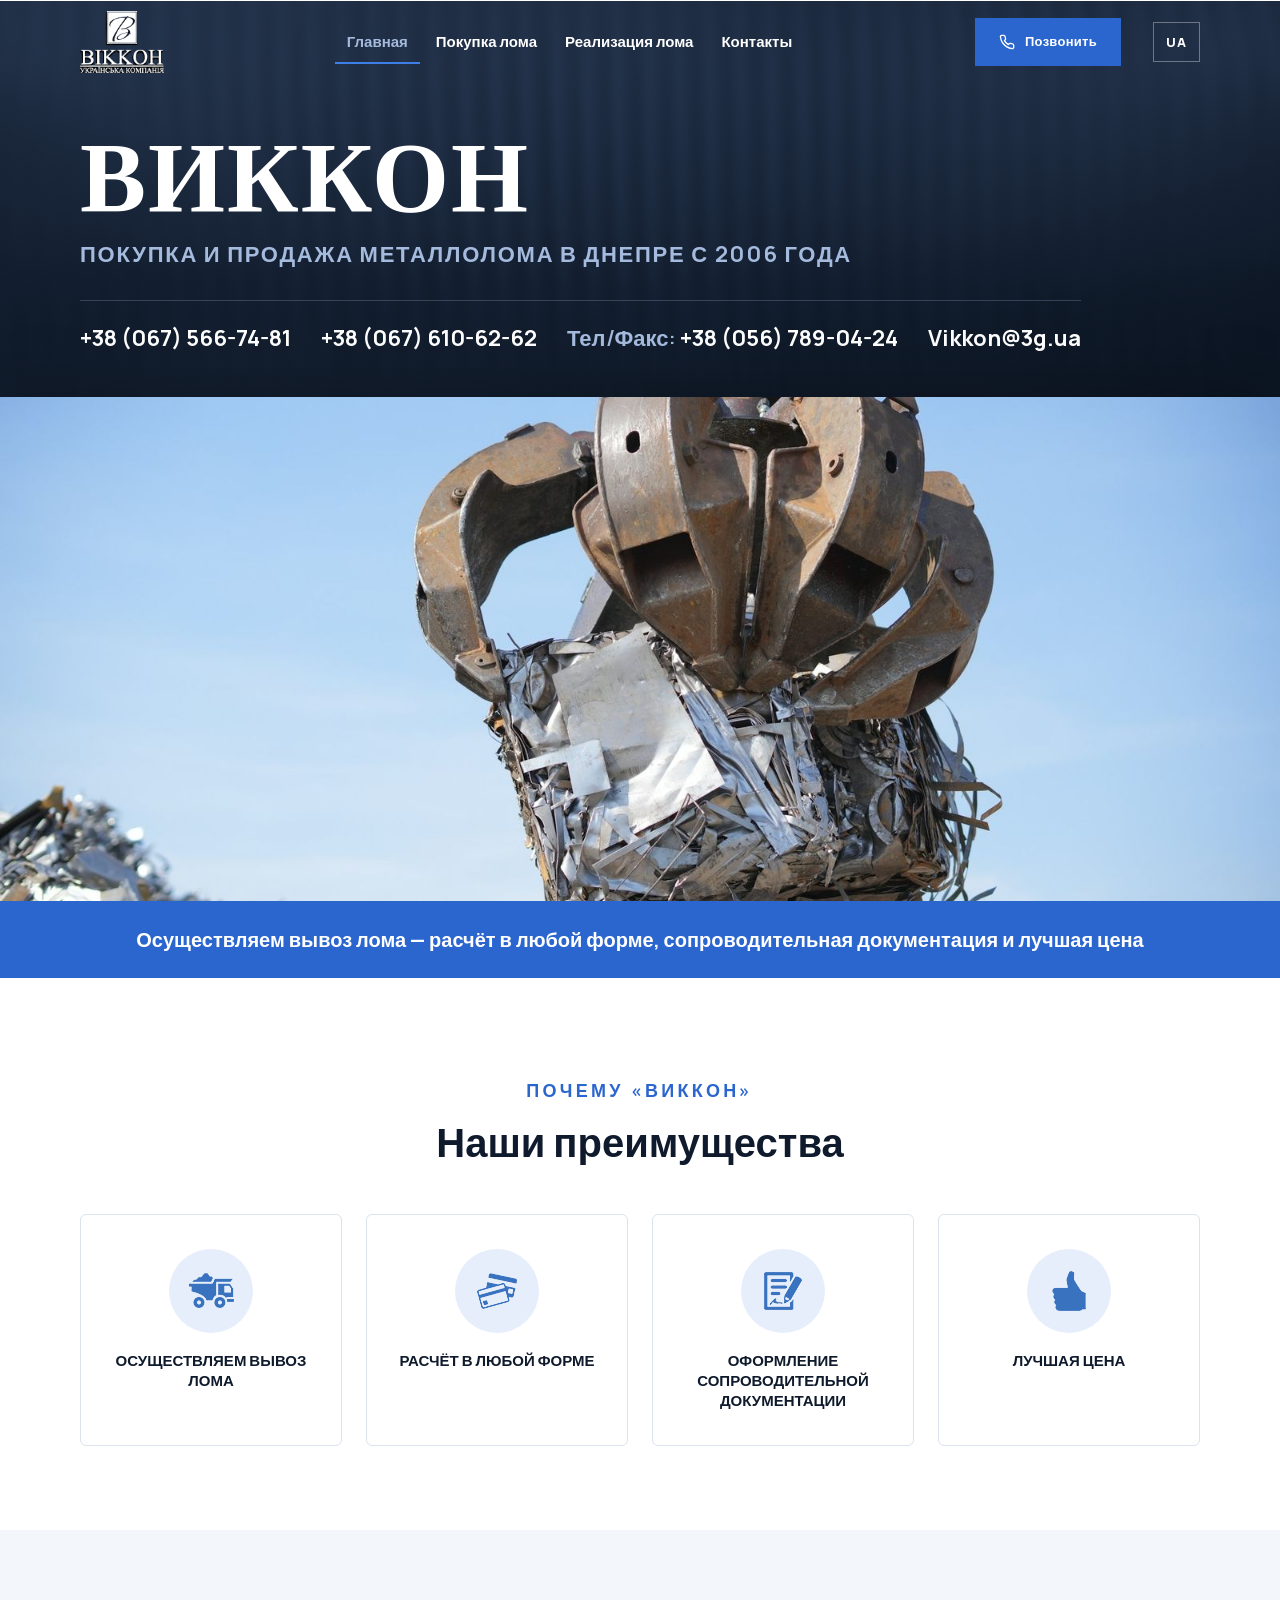
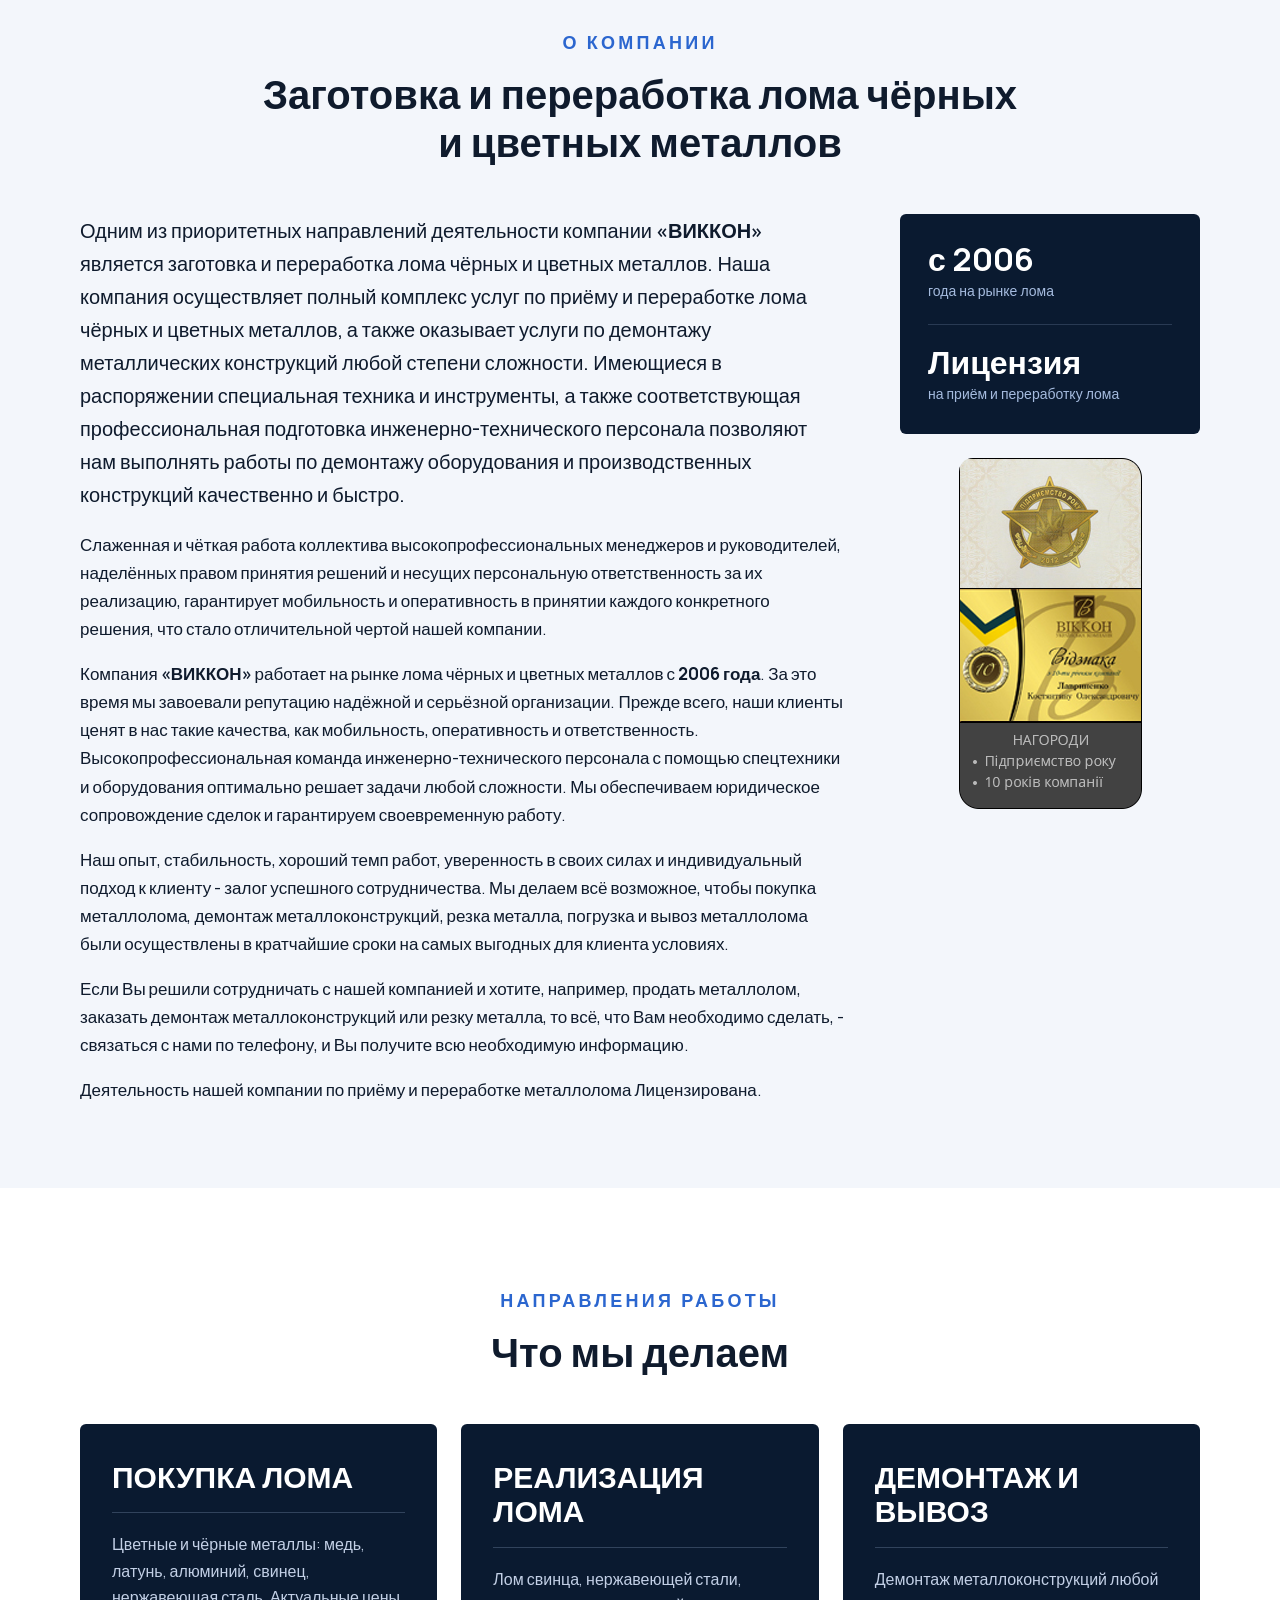
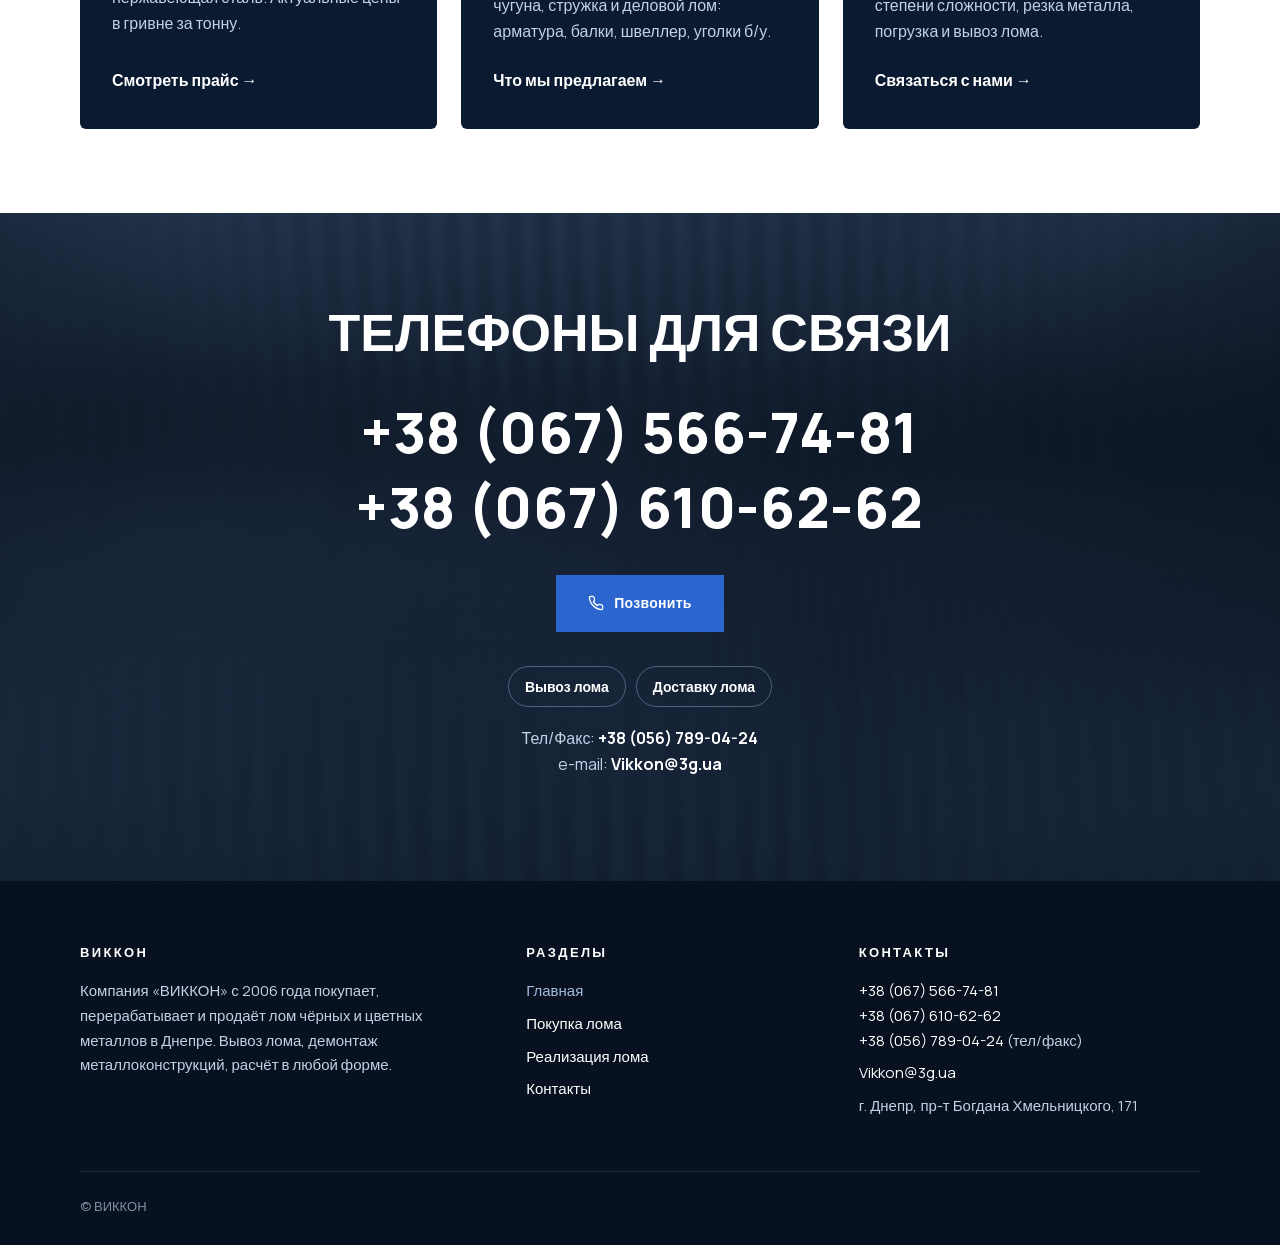
==== rus/index.html @ 7066881e "Новый дизайн сайта и русская версия - Тёмно-синяя шапка и первый экран на всю высоту окна, металличе" ====
<!DOCTYPE html>
<html lang="ru">
<head>
	<meta charset="utf-8">
	<meta name="viewport" content="width=device-width, initial-scale=1, viewport-fit=cover">
	<meta name="theme-color" content="#07111f">
	<title>Покупка и продажа металлолома в Днепре - компания «ВИККОН» - Vikkon</title>
	<meta name="description" content="Компания «ВИККОН» с 2006 года покупает, перерабатывает и продаёт лом чёрных и цветных металлов в Днепре. Вывоз лома, демонтаж металлоконструкций, расчёт в любой форме.">
	<link rel="alternate" hreflang="uk" href="../">
	<link rel="alternate" hreflang="ru" href="./">
	<link rel="icon" href="../favicon.ico" type="image/x-icon">
	<link rel="preload" href="../assets/fonts/manrope-cyrillic.woff2" as="font" type="font/woff2" crossorigin>
	<link rel="stylesheet" href="../assets/css/style.css">
	<script>document.documentElement.classList.add('js');</script>
	<script src="../assets/js/site.js" defer></script>
	<script src="../assets/js/slideshow.js" defer></script>
</head>
<body id="top">
	<a class="skip-link" href="#content">Перейти к содержанию</a>

	<header class="site-header">
		<div class="container nav">
			<a class="brand" href="./" title="Главная">
				<img src="../assets/img/theme/logo-hd.png" width="476" height="352" alt="ВИККОН — на главную">
			</a>
			<nav class="site-nav" id="site-nav" aria-label="Главное меню">
				<ul>
					<li><a href="./" aria-current="page">Главная</a></li>
					<li><a href="buy_scrap/">Покупка лома</a></li>
					<li><a href="scrap_implementation/">Реализация лома</a></li>
					<li><a href="contacts/">Контакты</a></li>
				</ul>
			</nav>
			<a class="btn btn--sm nav-cta" href="tel:+380675667481"><svg width="16" height="16" viewBox="0 0 24 24" aria-hidden="true"><path d="M22 16.92v3a2 2 0 0 1-2.18 2 19.8 19.8 0 0 1-8.63-3.07 19.5 19.5 0 0 1-6-6A19.8 19.8 0 0 1 2.12 4.18 2 2 0 0 1 4.11 2h3a2 2 0 0 1 2 1.72c.13.96.36 1.9.7 2.81a2 2 0 0 1-.45 2.11L8.09 9.91a16 16 0 0 0 6 6l1.27-1.27a2 2 0 0 1 2.11-.45c.91.34 1.85.57 2.81.7A2 2 0 0 1 22 16.92z" fill="none" stroke="currentColor" stroke-width="2" stroke-linecap="round" stroke-linejoin="round"/></svg> Позвонить</a>
			<a class="lang" href="../" lang="uk" hreflang="uk" aria-label="Українська версія сайту">UA</a>
			<button class="nav-toggle" type="button" aria-expanded="false" aria-controls="site-nav" aria-label="Меню"><span></span></button>
		</div>
	</header>

	<main id="content" tabindex="-1">

		<section class="hero metal" aria-labelledby="hero-title">
			<div class="container hero-main">
				<div class="hero-text">
					<h1 id="hero-title">
						<span class="hero-name">ВИККОН</span>
						<span class="hero-kicker">Покупка и продажа металлолома в Днепре с 2006 года</span>
					</h1>
					<ul class="hero-contacts">
						<li><a href="tel:+380675667481">+38 (067) 566-74-81</a></li>
						<li><a href="tel:+380676106262">+38 (067) 610-62-62</a></li>
						<li><span>Тел/Факс:</span> <a href="tel:+380567890424">+38 (056) 789-04-24</a></li>
						<li><a href="mailto:Vikkon@3g.ua">Vikkon@3g.ua</a></li>
					</ul>
				</div>
			</div>
			<div class="hero-visual">
				<div id="img_top_content" aria-hidden="true">
						<img src="../assets/img/banners/slide-1.jpg" width="1600" height="1067" alt="" class="active">
						<img src="../assets/img/banners/slide-2.jpg" width="1600" height="1067" alt="">
						<img src="../assets/img/banners/slide-3.jpg" width="1600" height="1067" alt="">
						<img src="../assets/img/banners/slide-4.jpg" width="1600" height="1067" alt="">
						<img src="../assets/img/banners/slide-5.jpg" width="1600" height="1067" alt="">
						<img src="../assets/img/banners/slide-6.jpg" width="1600" height="1067" alt="">
						<img src="../assets/img/banners/slide-7.jpg" width="1600" height="1067" alt="">
				</div>
			</div>
		</section>

		<div class="note-band">
			<div class="container">Осуществляем вывоз лома — расчёт в любой форме, сопроводительная документация и лучшая цена</div>
		</div>

		<section class="section" aria-labelledby="utp-title">
			<div class="container">
				<div class="section-title">
					<p class="eyebrow">Почему «ВИККОН»</p>
					<h2 id="utp-title">Наши преимущества</h2>
				</div>
				<ul class="benefits">
					<li class="benefit">
						<span class="benefit__icon"><img src="../assets/img/theme/utp_1.png" width="45" height="35" alt=""></span>
						<p class="benefit__text">Осуществляем вывоз лома</p>
					</li>
					<li class="benefit">
						<span class="benefit__icon"><img src="../assets/img/theme/utp_2.png" width="40" height="36" alt=""></span>
						<p class="benefit__text">Расчёт в любой форме</p>
					</li>
					<li class="benefit">
						<span class="benefit__icon"><img src="../assets/img/theme/utp_3.png" width="38" height="38" alt=""></span>
						<p class="benefit__text">Оформление сопроводительной документации</p>
					</li>
					<li class="benefit">
						<span class="benefit__icon"><img src="../assets/img/theme/utp_4.png" width="34" height="40" alt=""></span>
						<p class="benefit__text">Лучшая цена</p>
					</li>
				</ul>
			</div>
		</section>

		<section class="section section--soft" aria-labelledby="about-title">
			<div class="container">
				<div class="section-title">
					<p class="eyebrow">О компании</p>
					<h2 id="about-title">Заготовка и переработка лома чёрных и цветных металлов</h2>
				</div>
				<div class="about">
					<div class="about__text">
						<p>Одним из приоритетных направлений деятельности компании <strong>«ВИККОН»</strong> является заготовка и переработка лома чёрных и цветных металлов. Наша компания осуществляет полный комплекс услуг по приёму и переработке лома чёрных и цветных металлов, а также оказывает услуги по демонтажу металлических конструкций любой степени сложности. Имеющиеся в распоряжении специальная техника и инструменты, а также соответствующая профессиональная подготовка инженерно-технического персонала позволяют нам выполнять работы по демонтажу оборудования и производственных конструкций качественно и быстро.</p>

						<p>Слаженная и чёткая работа коллектива высокопрофессиональных менеджеров и руководителей, наделённых правом принятия решений и несущих персональную ответственность за их реализацию, гарантирует мобильность и оперативность в принятии каждого конкретного решения, что стало отличительной чертой нашей компании.</p>

						<p>Компания <strong>«ВИККОН»</strong> работает на рынке лома чёрных и цветных металлов с <strong>2006 года</strong>. За это время мы завоевали репутацию надёжной и серьёзной организации. Прежде всего, наши клиенты ценят в нас такие качества, как мобильность, оперативность и ответственность. Высокопрофессиональная команда инженерно-технического персонала с помощью спецтехники и оборудования оптимально решает задачи любой сложности. Мы обеспечиваем юридическое сопровождение сделок и гарантируем своевременную работу.</p>

						<p>Наш опыт, стабильность, хороший темп работ, уверенность в своих силах и индивидуальный подход к клиенту - залог успешного сотрудничества. Мы делаем всё возможное, чтобы покупка металлолома, демонтаж металлоконструкций, резка металла, погрузка и вывоз металлолома были осуществлены в кратчайшие сроки на самых выгодных для клиента условиях.</p>

						<p>Если Вы решили сотрудничать с нашей компанией и хотите, например, продать металлолом, заказать демонтаж металлоконструкций или резку металла, то всё, что Вам необходимо сделать, - связаться с нами по телефону, и Вы получите всю необходимую информацию.</p>

						<p>Деятельность нашей компании по приёму и переработке металлолома Лицензирована.</p>
					</div>

					<div class="about__side">
						<ul class="facts">
							<li><b>с 2006</b><span>года на рынке лома</span></li>
							<li><b>Лицензия</b><span>на приём и переработку лома</span></li>
						</ul>
						<section aria-labelledby="awards-title">
							<h3 class="visually-hidden" id="awards-title">Награды</h3>
							<p class="awards"><button class="zoom" type="button" data-full="../assets/img/theme/awards-hd.png" aria-label="Открыть награды на весь экран"><img src="../assets/img/theme/contact3.png" width="183" height="351" alt="Награды: «Предприятие года» и знак отличия «10 лет компании»" loading="lazy"></button></p>
						</section>
					</div>
				</div>
			</div>
		</section>

		<section class="section" aria-labelledby="services-title">
			<div class="container">
				<div class="section-title">
					<p class="eyebrow">Направления работы</p>
					<h2 id="services-title">Что мы делаем</h2>
				</div>
				<ul class="services">
					<li class="service">
						<h3>Покупка лома</h3>
						<p>Цветные и чёрные металлы: медь, латунь, алюминий, свинец, нержавеющая сталь. Актуальные цены в гривне за тонну.</p>
						<a href="buy_scrap/">Смотреть прайс</a>
					</li>
					<li class="service">
						<h3>Реализация лома</h3>
						<p>Лом свинца, нержавеющей стали, чугуна, стружка и деловой лом: арматура, балки, швеллер, уголки б/у.</p>
						<a href="scrap_implementation/">Что мы предлагаем</a>
					</li>
					<li class="service">
						<h3>Демонтаж и вывоз</h3>
						<p>Демонтаж металлоконструкций любой степени сложности, резка металла, погрузка и вывоз лома.</p>
						<a href="contacts/">Связаться с нами</a>
					</li>
				</ul>
			</div>
		</section>

		<section class="cta metal" id="contact" aria-labelledby="cta-title">
			<div class="container">
				<h2 id="cta-title">Телефоны для связи</h2>
				<ul class="cta-phones">
					<li><a href="tel:+380675667481">+38 (067) 566-74-81</a></li>
					<li><a href="tel:+380676106262">+38 (067) 610-62-62</a></li>
				</ul>
				<p><a class="btn" href="tel:+380675667481"><svg width="16" height="16" viewBox="0 0 24 24" aria-hidden="true"><path d="M22 16.92v3a2 2 0 0 1-2.18 2 19.8 19.8 0 0 1-8.63-3.07 19.5 19.5 0 0 1-6-6A19.8 19.8 0 0 1 2.12 4.18 2 2 0 0 1 4.11 2h3a2 2 0 0 1 2 1.72c.13.96.36 1.9.7 2.81a2 2 0 0 1-.45 2.11L8.09 9.91a16 16 0 0 0 6 6l1.27-1.27a2 2 0 0 1 2.11-.45c.91.34 1.85.57 2.81.7A2 2 0 0 1 22 16.92z" fill="none" stroke="currentColor" stroke-width="2" stroke-linecap="round" stroke-linejoin="round"/></svg> Позвонить</a></p>
				<div class="cta-extra">
					<p class="visually-hidden">Дополнительно предоставляем:</p>
					<ul class="chips" aria-label="Дополнительно предоставляем">
						<li>Вывоз лома</li>
						<li>Доставку лома</li>
					</ul>
					<p>Тел/Факс: <a href="tel:+380567890424">+38 (056) 789-04-24</a><br>
					e-mail: <a href="mailto:Vikkon@3g.ua">Vikkon@3g.ua</a></p>
				</div>
			</div>
		</section>
	</main>

	<footer class="site-footer">
		<div class="container">
			<div class="footer-grid">
				<div>
					<h2>ВИККОН</h2>
					<p>Компания «ВИККОН» с 2006 года покупает, перерабатывает и продаёт лом чёрных и цветных металлов в Днепре. Вывоз лома, демонтаж металлоконструкций, расчёт в любой форме.</p>
				</div>
				<nav aria-label="Меню в подвале">
					<h2>Разделы</h2>
					<ul>
						<li><a href="./" aria-current="page">Главная</a></li>
						<li><a href="buy_scrap/">Покупка лома</a></li>
						<li><a href="scrap_implementation/">Реализация лома</a></li>
						<li><a href="contacts/">Контакты</a></li>
					</ul>
				</nav>
				<div>
					<h2>Контакты</h2>
					<p><a href="tel:+380675667481">+38 (067) 566-74-81</a><br>
					<a href="tel:+380676106262">+38 (067) 610-62-62</a><br>
					<a href="tel:+380567890424">+38 (056) 789-04-24</a> (тел/факс)</p>
					<p><a href="mailto:Vikkon@3g.ua">Vikkon@3g.ua</a></p>
					<p>г. Днепр, пр-т Богдана Хмельницкого, 171</p>
				</div>
			</div>
			<div class="footer-bottom">
				<span>&copy; ВИККОН</span>
			</div>
		</div>
	</footer>

	<a class="to-top" href="#top" aria-label="Наверх"><span aria-hidden="true">&uarr;</span><span aria-hidden="true">Вверх</span></a>
</body>
</html>
---- assets/css/style.css ----
@charset "utf-8";
/*
 * ВІККОН — стили сайта.
 * Макет: тёмная шапка и hero, крупная типографика, карточки, тёмный блок
 * с телефонами и тёмный подвал. Палитра — фирменная синяя (из логотипа,
 * шапки и иконок старого сайта).
 */

/* ---------- Шрифт Manrope (самохостинг, переменный) ---------- */

@font-face {
	font-family: "Manrope";
	font-style: normal;
	font-weight: 400 800;
	font-display: swap;
	src: url(../fonts/manrope-cyrillic-ext.woff2) format("woff2");
	unicode-range: U+0460-052F, U+1C80-1C8A, U+20B4, U+2DE0-2DFF, U+A640-A69F, U+FE2E-FE2F;
}
@font-face {
	font-family: "Manrope";
	font-style: normal;
	font-weight: 400 800;
	font-display: swap;
	src: url(../fonts/manrope-cyrillic.woff2) format("woff2");
	unicode-range: U+0301, U+0400-045F, U+0490-0491, U+04B0-04B1, U+2116;
}
@font-face {
	font-family: "Manrope";
	font-style: normal;
	font-weight: 400 800;
	font-display: swap;
	src: url(../fonts/manrope-latin-ext.woff2) format("woff2");
	unicode-range: U+0100-02BA, U+02BD-02C5, U+02C7-02CC, U+02CE-02D7, U+02DD-02FF, U+0304, U+0308, U+0329, U+1D00-1DBF, U+1E00-1E9F, U+1EF2-1EFF, U+2020, U+20A0-20AB, U+20AD-20C0, U+2113, U+2C60-2C7F, U+A720-A7FF;
}
@font-face {
	font-family: "Manrope";
	font-style: normal;
	font-weight: 400 800;
	font-display: swap;
	src: url(../fonts/manrope-latin.woff2) format("woff2");
	unicode-range: U+0000-00FF, U+0131, U+0152-0153, U+02BB-02BC, U+02C6, U+02DA, U+02DC, U+0304, U+0308, U+0329, U+2000-206F, U+20AC, U+2122, U+2191, U+2193, U+2212, U+2215, U+FEFF, U+FFFD;
}

/* ---------- Переменные ---------- */

:root {
	--navy-950: #07111f;
	--navy-900: #0a1a30;
	--navy-800: #0d203f;
	--navy-700: #16315a;
	--blue-600: #2b66cf;
	--blue-500: #3d7fe6;
	--blue-300: #a5bbde;
	--blue-100: #e6eefb;
	--ink: #0f1b2d;
	--muted: #55657c;
	--line: #dbe3ef;
	--soft: #f3f6fb;
	--white: #fff;
	--radius: 6px;
	--container: 1120px;
	--header-h: 84px;
	--font: "Manrope", "Segoe UI", Roboto, "Helvetica Neue", Arial, sans-serif;
}

/* ---------- База ---------- */

*,
*::before,
*::after {
	box-sizing: border-box;
}

html {
	scroll-behavior: smooth;
	scroll-padding-top: 90px;
	-webkit-text-size-adjust: 100%;
}

body {
	margin: 0;
	background: var(--white);
	color: var(--ink);
	font-family: var(--font);
	font-size: 16px;
	line-height: 1.65;
}

img {
	max-width: 100%;
	height: auto;
	border: 0;
}

a {
	color: var(--blue-600);
	text-decoration: none;
}
a:hover {
	color: var(--navy-700);
}

h1,
h2,
h3,
h4 {
	margin: 0;
	line-height: 1.2;
	font-weight: 800;
}

p {
	margin: 0 0 1em;
}

ul {
	margin: 0;
	padding: 0;
}

:focus-visible {
	outline: 3px solid var(--blue-300);
	outline-offset: 2px;
}

.container {
	width: 100%;
	max-width: calc(var(--container) + 40px);
	margin: 0 auto;
	padding: 0 20px;
}

.visually-hidden {
	position: absolute !important;
	width: 1px;
	height: 1px;
	margin: -1px;
	padding: 0;
	overflow: hidden;
	clip: rect(0 0 0 0);
	clip-path: inset(50%);
	white-space: nowrap;
	border: 0;
}

.skip-link {
	position: absolute;
	top: -100px;
	left: 10px;
	z-index: 200;
	padding: 8px 14px;
	background: var(--blue-600);
	color: #fff;
	font-size: 14px;
}
.skip-link:focus {
	top: 10px;
	color: #fff;
}

/* ---------- Кнопки ---------- */

.btn {
	display: inline-flex;
	align-items: center;
	gap: 10px;
	padding: 18px 30px;
	border: 2px solid var(--blue-600);
	border-radius: 0;
	background: var(--blue-600);
	color: #fff;
	font: inherit;
	font-size: 14px;
	font-weight: 700;
	letter-spacing: 0.02em;
	line-height: 1.2;
	text-align: center;
	cursor: pointer;
	transition: background 0.2s, border-color 0.2s, color 0.2s;
}
.btn:hover {
	border-color: var(--blue-500);
	background: var(--blue-500);
	color: #fff;
}
.btn--ghost {
	border-color: rgba(255, 255, 255, 0.35);
	background: transparent;
}
.btn--ghost:hover {
	border-color: #fff;
	background: rgba(255, 255, 255, 0.08);
}
.btn--sm {
	padding: 14px 22px;
	font-size: 13px;
}
.btn svg {
	flex: none;
}

/* ---------- Металлический паттерн (hero, шапка, блок с телефонами) ---------- */

/* Фото мятого металла: размыто, полупрозрачно и окрашено в синий тон сайта.
   Сам файл не меняется — всё делается слоями CSS. */
.metal {
	position: relative;
	isolation: isolate;
	overflow: hidden;
	background: var(--navy-950);
}
.metal::before,
.metal::after {
	content: "";
	position: absolute;
	inset: -14px;
	pointer-events: none;
}
.metal::before {
	z-index: -2;
	background: url(../img/theme/metal-pattern.jpg) center / cover no-repeat;
	/* серое фото → синий тон сайта, лёгкое размытие */
	filter: blur(4px) grayscale(1) sepia(1) hue-rotate(178deg) saturate(1.7) brightness(0.85);
	opacity: 0.34;
}
.metal::after {
	z-index: -1;
	background: linear-gradient(180deg, rgba(7, 17, 31, 0.25), rgba(7, 17, 31, 0.6));
}
.metal > .container {
	position: relative;
}
/* В первом экране паттерн гаснет по мере прокрутки (--scroll: 0 → 1 ставит site.js) */
.hero.metal::before,
.page-hero.metal::before {
	opacity: calc(0.34 * (1 - var(--scroll, 0)));
}

/* ---------- Шапка ---------- */

/* Вверху страницы шапка прозрачная — под ней виден паттерн первого экрана;
   при прокрутке заливается фоном сайта. Без JS — сразу залита. */
.js {
	--scroll: 0;
}
.site-header {
	position: sticky;
	top: 0;
	z-index: 100;
	background: rgb(7 17 31 / var(--scroll, 1));
	border-bottom: 1px solid rgb(165 187 222 / calc(0.14 * var(--scroll, 1)));
}
.site-header.menu-open {
	background: var(--navy-950);
}

.nav {
	display: flex;
	align-items: center;
	gap: 22px;
	min-height: var(--header-h);
}

.brand {
	display: block;
	flex: none;
	line-height: 0;
}
.brand img {
	display: block;
	width: 84px;
	height: auto;
}

.site-nav {
	margin-inline: auto;
}
.site-nav ul {
	display: flex;
	gap: 4px;
	list-style: none;
}
.site-nav a {
	display: block;
	padding: 10px 12px;
	color: #fff;
	font-size: 15px;
	font-weight: 600;
	white-space: nowrap;
}
.site-nav a:hover {
	color: var(--blue-300);
}
.site-nav a[aria-current="page"] {
	color: var(--blue-300);
	box-shadow: inset 0 -2px 0 var(--blue-500);
}

/* Кнопка языка: одна кнопка с другим языком (на UA-странице — RU и наоборот).
   На широких экранах стоит отдельно в самом правом углу окна. */
.lang {
	display: inline-flex;
	flex: none;
	align-items: center;
	justify-content: center;
	min-width: 46px;
	height: 40px;
	margin-left: 10px;
	padding: 0 12px;
	border: 1px solid rgba(255, 255, 255, 0.35);
	color: #fff;
	font-size: 13px;
	font-weight: 800;
	letter-spacing: 0.08em;
	line-height: 1;
	transition: background 0.2s, color 0.2s, border-color 0.2s;
}
.lang:hover {
	border-color: #fff;
	background: #fff;
	color: var(--navy-950);
}
@media (min-width: 1360px) {
	.lang {
		position: absolute;
		top: 50%;
		right: max(24px, env(safe-area-inset-right));
		margin: 0;
		transform: translateY(-50%);
	}
}

.nav-toggle {
	display: none;
	flex: none;
	width: 46px;
	height: 46px;
	padding: 0;
	border: 1px solid rgba(255, 255, 255, 0.25);
	background: transparent;
	color: #fff;
	cursor: pointer;
}
.nav-toggle span,
.nav-toggle span::before,
.nav-toggle span::after {
	display: block;
	width: 20px;
	height: 2px;
	margin: 0 auto;
	background: currentColor;
	transition: transform 0.2s, opacity 0.2s;
}
.nav-toggle span {
	position: relative;
}
.nav-toggle span::before,
.nav-toggle span::after {
	content: "";
	position: absolute;
	left: 0;
}
.nav-toggle span::before {
	top: -7px;
}
.nav-toggle span::after {
	top: 7px;
}
.nav-toggle[aria-expanded="true"] span {
	background: transparent;
}
.nav-toggle[aria-expanded="true"] span::before {
	top: 0;
	transform: rotate(45deg);
}
.nav-toggle[aria-expanded="true"] span::after {
	top: 0;
	transform: rotate(-45deg);
}

/* ---------- Hero (главная): первый экран на всю высоту окна ---------- */

/* Flex-колонка: текст по центру оставшегося места, слайдшоу прижато к низу.
   Шапка лежит поверх первого экрана, поэтому сверху — отступ на её высоту. */
.hero {
	display: flex;
	flex-direction: column;
	min-height: 100vh;
	min-height: 100dvh;
	margin-top: calc(-1 * var(--header-h));
	padding-top: var(--header-h);
	color: #fff;
}

.hero-main {
	display: flex;
	flex: 1;
	align-items: center;
	padding-block: clamp(12px, 3vh, 40px);
}

/* Название, подпись и контакты — слева, по центру свободного места по вертикали */
.hero-text {
	max-width: 100%;
}

.eyebrow {
	margin: 0 0 14px;
	color: var(--blue-300);
	font-size: 13px;
	font-weight: 700;
	letter-spacing: 0.18em;
	text-transform: uppercase;
}

.hero h1 {
	display: flex;
	flex-direction: column;
	gap: clamp(6px, 1.4vh, 16px);
}
.hero-name {
	font-family: Georgia, "Times New Roman", serif;
	font-size: clamp(44px, min(9vw, 11vh), 116px);
	font-weight: 700;
	letter-spacing: 0.02em;
	line-height: 1;
}
/* Подпись того же размера, что и номера телефонов ниже */
.hero-kicker,
.hero-contacts {
	font-size: clamp(16px, min(1.8vw, 2.6vh), 22px);
}
.hero-kicker {
	color: var(--blue-300);
	font-weight: 700;
	letter-spacing: 0.08em;
	line-height: 1.35;
	text-transform: uppercase;
}

.hero-contacts {
	display: flex;
	flex-wrap: wrap;
	gap: 4px 30px;
	margin-top: clamp(14px, 3.4vh, 38px);
	padding-top: clamp(12px, 2.4vh, 24px);
	border-top: 1px solid rgba(165, 187, 222, 0.25);
	list-style: none;
	line-height: 1.4;
}
.hero-contacts span {
	color: var(--blue-300);
	font-weight: 600;
}
.hero-contacts a {
	color: #fff;
	font-weight: 700;
	white-space: nowrap;
}
.hero-contacts a:hover {
	color: var(--blue-300);
}

/* Слайдшоу: на всю ширину страницы, прижато к низу экрана */
.hero-visual {
	flex: none;
	width: 100%;
}
#img_top_content {
	position: relative;
	width: 100%;
	height: 56vh;
	height: 56dvh;
	overflow: hidden;
	background: var(--navy-800);
	box-shadow: 0 -10px 50px rgba(0, 0, 0, 0.35);
}
#img_top_content img {
	position: absolute;
	inset: 0;
	z-index: 8;
	width: 100%;
	height: 100%;
	max-width: none;
	object-fit: cover;
	opacity: 0;
	transition: opacity 3s;
}
#img_top_content img.active {
	z-index: 10;
	opacity: 1;
}
#img_top_content img.last-active {
	z-index: 9;
}

/* ---------- Плашка-уведомление ---------- */

.note-band {
	padding: 22px 0;
	background: var(--blue-600);
	color: #fff;
	font-size: clamp(15px, 2vw, 20px);
	font-weight: 700;
	text-align: center;
}

/* ---------- Hero внутренних страниц ---------- */

.page-hero {
	margin-top: calc(-1 * var(--header-h));
	padding: calc(var(--header-h) + 56px) 0 56px;
	color: #fff;
}
.page-hero h1 {
	max-width: 860px;
	font-size: clamp(30px, 5vw, 52px);
	text-transform: uppercase;
}
.page-hero p {
	max-width: 680px;
	margin: 18px 0 0;
	color: var(--blue-300);
	font-size: 18px;
}

/* ---------- Секции ---------- */

.section {
	padding: 84px 0;
}
.section--soft {
	background: var(--soft);
}

.section-title {
	max-width: 780px;
	margin: 0 auto 48px;
	text-align: center;
}
.section-title .eyebrow {
	margin-bottom: 12px;
	color: var(--blue-600);
}
.section-title h2 {
	font-size: clamp(26px, 4vw, 40px);
}
.section-title p {
	margin: 14px 0 0;
	color: var(--muted);
	font-size: 18px;
}

/* Переваги */

.benefits {
	display: grid;
	grid-template-columns: repeat(4, 1fr);
	gap: 24px;
	list-style: none;
}
.benefit {
	display: flex;
	flex-direction: column;
	align-items: center;
	gap: 18px;
	padding: 34px 24px;
	background: #fff;
	border: 1px solid var(--line);
	border-radius: var(--radius);
	text-align: center;
	transition: border-color 0.2s, box-shadow 0.2s, transform 0.2s;
}
.benefit:hover {
	border-color: var(--blue-300);
	box-shadow: 0 14px 34px rgba(13, 32, 63, 0.1);
	transform: translateY(-3px);
}
.benefit__icon {
	display: grid;
	place-items: center;
	width: 84px;
	height: 84px;
	background: var(--blue-100);
	border-radius: 50%;
}
.benefit__icon img {
	display: block;
}
.benefit__text {
	margin: 0;
	font-size: 15px;
	font-weight: 800;
	line-height: 1.35;
	text-transform: uppercase;
}

/* Напрямки діяльності */

.services {
	display: grid;
	grid-template-columns: repeat(3, 1fr);
	gap: 24px;
	list-style: none;
}
.service {
	display: flex;
	flex-direction: column;
	padding: 36px 32px;
	background: var(--navy-900);
	border-radius: var(--radius);
	color: #fff;
}
.service h3 {
	margin-bottom: 18px;
	padding-bottom: 18px;
	border-bottom: 1px solid rgba(165, 187, 222, 0.25);
	font-size: clamp(24px, 2.4vw, 30px);
	line-height: 1.15;
	text-transform: uppercase;
}
.service p {
	margin: 0 0 22px;
	color: #c3d0e6;
}
.service a {
	margin-top: auto;
	color: #fff;
	font-weight: 700;
}
.service a::after {
	content: " \2192";
}
.service a:hover {
	color: var(--blue-300);
}

/* Про компанію */

.about {
	display: grid;
	grid-template-columns: minmax(0, 1fr) 300px;
	gap: 56px;
	align-items: start;
}
.about__text p {
	font-size: 17px;
}
.about__text p:first-child {
	font-size: 20px;
	font-weight: 500;
}
.about__text p:last-child {
	margin-bottom: 0;
}
.about__side {
	display: grid;
	gap: 24px;
}
.facts {
	padding: 28px;
	background: var(--navy-900);
	border-radius: var(--radius);
	color: #fff;
	list-style: none;
}
.facts li + li {
	margin-top: 20px;
	padding-top: 20px;
	border-top: 1px solid rgba(165, 187, 222, 0.2);
}
.facts b {
	display: block;
	font-size: 32px;
	line-height: 1.1;
}
.facts span {
	color: var(--blue-300);
	font-size: 14px;
}
.awards {
	margin: 0;
	text-align: center;
}
.awards img {
	display: block;
	margin: 0 auto;
	border-radius: 14px;
}

/* Картинка, которая открывается на весь экран */
.zoom {
	display: inline-block;
	padding: 0;
	border: 0;
	background: none;
	border-radius: 14px;
	cursor: zoom-in;
	transition: transform 0.2s, box-shadow 0.2s;
}
.zoom:hover {
	box-shadow: 0 14px 34px rgba(13, 32, 63, 0.25);
	transform: translateY(-3px);
}
.lightbox {
	position: fixed;
	inset: 0;
	z-index: 300;
	display: flex;
	align-items: center;
	justify-content: center;
	padding: 20px;
	border: 0;
	background: rgba(7, 17, 31, 0.92);
	cursor: zoom-out;
}
.lightbox[hidden] {
	display: none;
}
.lightbox img {
	display: block;
	max-width: 100%;
	max-height: 100%;
	width: auto;
	height: auto;
	border-radius: 14px;
}

/* ---------- Блок с телефонами ---------- */

.cta {
	padding: 88px 0;
	color: #fff;
	text-align: center;
}
.cta h2 {
	font-size: clamp(28px, 5vw, 52px);
	text-transform: uppercase;
}
.cta-phones {
	margin: 30px 0;
	list-style: none;
}
.cta-phones a {
	color: #fff;
	font-size: clamp(28px, 6vw, 56px);
	font-weight: 800;
	line-height: 1.35;
	letter-spacing: 0.01em;
}
.cta-phones a:hover {
	color: var(--blue-300);
}
.cta-extra {
	margin: 34px auto 0;
	max-width: 640px;
	color: #c3d0e6;
	font-size: 16px;
}
.cta-extra a {
	color: #fff;
	font-weight: 700;
}
.cta-extra a:hover {
	color: var(--blue-300);
}
.chips {
	display: flex;
	flex-wrap: wrap;
	justify-content: center;
	gap: 10px;
	margin: 0 0 18px;
	list-style: none;
}
.chips li {
	padding: 8px 16px;
	border: 1px solid rgba(165, 187, 222, 0.4);
	border-radius: 100px;
	color: #fff;
	font-size: 14px;
	font-weight: 600;
}

/* ---------- Подвал ---------- */

.site-footer {
	padding: 64px 0 28px;
	background: var(--navy-950);
	color: #c3d0e6;
	font-size: 15px;
}
.footer-grid {
	display: grid;
	grid-template-columns: 1.4fr 1fr 1.2fr;
	gap: 48px;
	padding-bottom: 44px;
}
.site-footer h2 {
	margin-bottom: 18px;
	color: #fff;
	font-size: 13px;
	letter-spacing: 0.18em;
	text-transform: uppercase;
}
.site-footer p {
	margin: 0 0 8px;
}
.site-footer ul {
	list-style: none;
}
.site-footer li {
	margin: 0 0 8px;
}
.site-footer a {
	color: #fff;
}
.site-footer a:hover {
	color: var(--blue-300);
}
.site-footer a[aria-current="page"] {
	color: var(--blue-300);
}
.footer-bottom {
	display: flex;
	flex-wrap: wrap;
	justify-content: space-between;
	gap: 8px 24px;
	padding-top: 24px;
	border-top: 1px solid rgba(165, 187, 222, 0.16);
	color: #7f8fa8;
	font-size: 13px;
}
.footer-bottom a {
	color: #7f8fa8;
}
.footer-bottom a:hover {
	color: #fff;
}

/* Кнопка «вгору» */
.to-top {
	position: fixed;
	right: 22px;
	bottom: 22px;
	z-index: 90;
	display: flex;
	flex-direction: column;
	align-items: center;
	justify-content: center;
	width: 62px;
	height: 62px;
	background: var(--blue-600);
	color: #fff;
	font-size: 11px;
	font-weight: 700;
	line-height: 1.2;
	opacity: 0;
	visibility: hidden;
	transition: opacity 0.25s, visibility 0.25s, background 0.2s;
}
.to-top.show {
	opacity: 1;
	visibility: visible;
}
.to-top:hover {
	background: var(--blue-500);
	color: #fff;
}

/* ---------- Купівля брухту: прайс ---------- */

.price-meta {
	display: flex;
	flex-wrap: wrap;
	gap: 12px 28px;
	margin: 0 0 28px;
	padding: 18px 24px;
	background: var(--blue-600);
	border-radius: var(--radius);
	color: #fff;
	font-weight: 600;
}
.price-meta p {
	margin: 0;
}

.table-wrap {
	overflow-x: auto;
	border: 1px solid var(--line);
	border-radius: var(--radius);
}
.price-table {
	width: 100%;
	border-collapse: collapse;
	font-size: 17px;
}
.price-table th,
.price-table td {
	padding: 14px 24px;
	border-bottom: 1px solid var(--line);
	text-align: left;
}
.price-table thead th {
	background: var(--navy-900);
	color: #fff;
	font-size: 13px;
	letter-spacing: 0.1em;
	text-transform: uppercase;
}
.price-table thead th:last-child,
.price-table td {
	text-align: right;
}
.price-table td {
	font-variant-numeric: tabular-nums;
	font-weight: 800;
	white-space: nowrap;
}
.price-table tbody th[scope="row"] {
	font-weight: 500;
}
.price-table tbody tr:hover th[scope="row"],
.price-table tbody tr:hover td {
	background: var(--soft);
}
.price-table th[scope="colgroup"] {
	padding: 18px 24px;
	background: var(--blue-100);
	color: var(--navy-800);
	font-size: 18px;
	font-weight: 800;
}
.price-table .empty-row {
	display: none;
}
.price-table tr:last-child > * {
	border-bottom: 0;
}

.price-notes {
	margin-top: 28px;
	color: var(--muted);
}
.price-notes p {
	margin: 0 0 6px;
}
.price-note {
	color: var(--navy-800);
	font-weight: 800;
}
.price-actions {
	margin-top: 32px;
}

/* ---------- Реалізація брухту ---------- */

.lead-list {
	display: flex;
	flex-wrap: wrap;
	justify-content: center;
	gap: 10px;
	margin: 0 0 48px;
	list-style: none;
}
.lead-list li {
	padding: 10px 18px;
	background: var(--blue-100);
	border-radius: 100px;
	color: var(--navy-800);
	font-weight: 700;
	font-size: 15px;
}

.gallery {
	display: grid;
	grid-template-columns: repeat(4, 1fr);
	gap: 24px;
	list-style: none;
}
.gallery figure {
	margin: 0;
	overflow: hidden;
	background: #fff;
	border: 1px solid var(--line);
	border-radius: var(--radius);
}
.gallery img {
	display: block;
	width: 100%;
	aspect-ratio: 5 / 3;
	object-fit: cover;
}
.gallery figcaption {
	padding: 16px 18px;
	font-weight: 800;
	line-height: 1.35;
}

.prose {
	max-width: 820px;
}
.prose h2 {
	margin-bottom: 18px;
	font-size: clamp(26px, 4vw, 38px);
}
.prose p {
	font-size: 17px;
}

.products {
	display: grid;
	grid-template-columns: repeat(2, 1fr);
	gap: 24px;
	list-style: none;
}
.products li {
	display: grid;
	grid-template-columns: 1fr 150px;
	gap: 22px;
	align-items: center;
	padding: 24px;
	background: #fff;
	border: 1px solid var(--line);
	border-radius: var(--radius);
}
.products p {
	margin: 0 0 10px;
}
.products p:last-child {
	margin-bottom: 0;
}
.products img {
	display: block;
	width: 150px;
	height: 150px;
	object-fit: cover;
	border-radius: 4px;
}

/* ---------- Контакти ---------- */

.contact-cards {
	display: grid;
	grid-template-columns: repeat(3, 1fr);
	gap: 24px;
}
.contact-card {
	padding: 30px 28px;
	background: #fff;
	border: 1px solid var(--line);
	border-radius: var(--radius);
}
.contact-card h2,
.contact-card h3 {
	margin-bottom: 14px;
	color: var(--blue-600);
	font-size: 13px;
	letter-spacing: 0.16em;
	text-transform: uppercase;
}
.contact-card p,
.contact-card li {
	margin: 0 0 6px;
}
.contact-card ul {
	list-style: none;
}
.contact-card a {
	color: var(--ink);
	font-weight: 800;
	font-size: 19px;
}
.contact-card a:hover {
	color: var(--blue-600);
}
.contact-card .contact-card__next {
	margin-top: 22px;
}
.contact-card .contact-email-main a {
	font-size: 17px;
}
.contact-card address {
	font-style: normal;
}

.location {
	display: grid;
	grid-template-columns: minmax(0, 340px) minmax(0, 1fr);
	gap: 40px;
	align-items: start;
	margin-top: 64px;
}
.location h2 {
	margin-bottom: 14px;
	font-size: clamp(24px, 3.4vw, 32px);
}
.location address {
	margin: 0 0 18px;
	font-style: normal;
	font-weight: 600;
}
.location ul {
	margin: 0 0 14px;
	list-style: none;
}
.location li {
	margin-bottom: 4px;
}
.location h3 {
	margin: 18px 0 6px;
	color: var(--blue-600);
	font-size: 13px;
	letter-spacing: 0.16em;
	text-transform: uppercase;
}
.location a {
	color: var(--ink);
	font-weight: 800;
}
.location a:hover {
	color: var(--blue-600);
}
.location__map {
	margin: 0;
	overflow: hidden;
	border: 1px solid var(--line);
	border-radius: var(--radius);
}
.location__map img {
	display: block;
	width: 100%;
}

/* ---------- Адаптив ---------- */

@media (max-width: 1000px) {
	.benefits {
		grid-template-columns: repeat(2, 1fr);
	}
	.gallery {
		grid-template-columns: repeat(2, 1fr);
	}
	.services {
		grid-template-columns: 1fr;
	}
	.about {
		grid-template-columns: 1fr;
		gap: 40px;
	}
	.about__side {
		grid-template-columns: 1fr 220px;
		align-items: start;
	}
	.contact-cards {
		grid-template-columns: 1fr;
	}
	.products {
		grid-template-columns: 1fr;
	}
	.footer-grid {
		grid-template-columns: 1fr 1fr;
	}
	.footer-grid > :first-child {
		grid-column: 1 / -1;
	}
}

/* Планшет и телефон: меню сворачивается, первый экран — в один столбец */
@media (max-width: 1040px) {
	:root {
		--header-h: 72px;
	}
	.nav {
		flex-wrap: wrap;
		gap: 0 12px;
	}
	.brand img {
		width: 68px;
	}
	.nav-cta {
		display: none;
	}
	.lang {
		margin-left: auto;
	}
	.site-nav {
		flex-basis: 100%;
		order: 5;
		margin: 0;
	}
	.site-nav ul {
		flex-direction: column;
		gap: 0;
		padding-bottom: 12px;
	}
	.site-nav a {
		padding: 14px 4px;
		border-top: 1px solid rgba(165, 187, 222, 0.14);
	}
	.site-nav a[aria-current="page"] {
		box-shadow: none;
	}

	.js .nav-toggle {
		display: block;
	}
	.js .site-nav {
		display: none;
	}
	.js .site-nav.open {
		display: block;
	}
}

@media (max-width: 900px) {
	.location {
		grid-template-columns: 1fr;
		gap: 24px;
		margin-top: 48px;
	}
}

@media (max-width: 640px) {
	.section {
		padding: 56px 0;
	}
	.cta {
		padding: 60px 0;
	}
	.page-hero {
		padding: calc(var(--header-h) + 36px) 0 40px;
	}
	.benefits,
	.gallery,
	.footer-grid {
		grid-template-columns: 1fr;
	}
	.about__side {
		grid-template-columns: 1fr;
	}
	.products li {
		grid-template-columns: 1fr;
	}
	.products img {
		order: -1;
		width: 100%;
		height: 200px;
	}
	.price-table {
		font-size: 15px;
	}
	.price-table th,
	.price-table td {
		padding: 12px 14px;
	}
	.price-table td {
		white-space: normal;
	}
	.price-table th[scope="colgroup"] {
		padding: 14px;
		font-size: 16px;
	}
	.btn {
		width: 100%;
		justify-content: center;
	}
	.eyebrow {
		margin-bottom: 10px;
		font-size: 11px;
	}
	.to-top {
		right: 12px;
		bottom: 12px;
		width: 52px;
		height: 52px;
	}
}

/* ---------- Доступность: меньше анимации ---------- */

@media (prefers-reduced-motion: reduce) {
	html {
		scroll-behavior: auto;
	}
	#img_top_content img,
	.benefit,
	.btn {
		transition: none;
	}
}
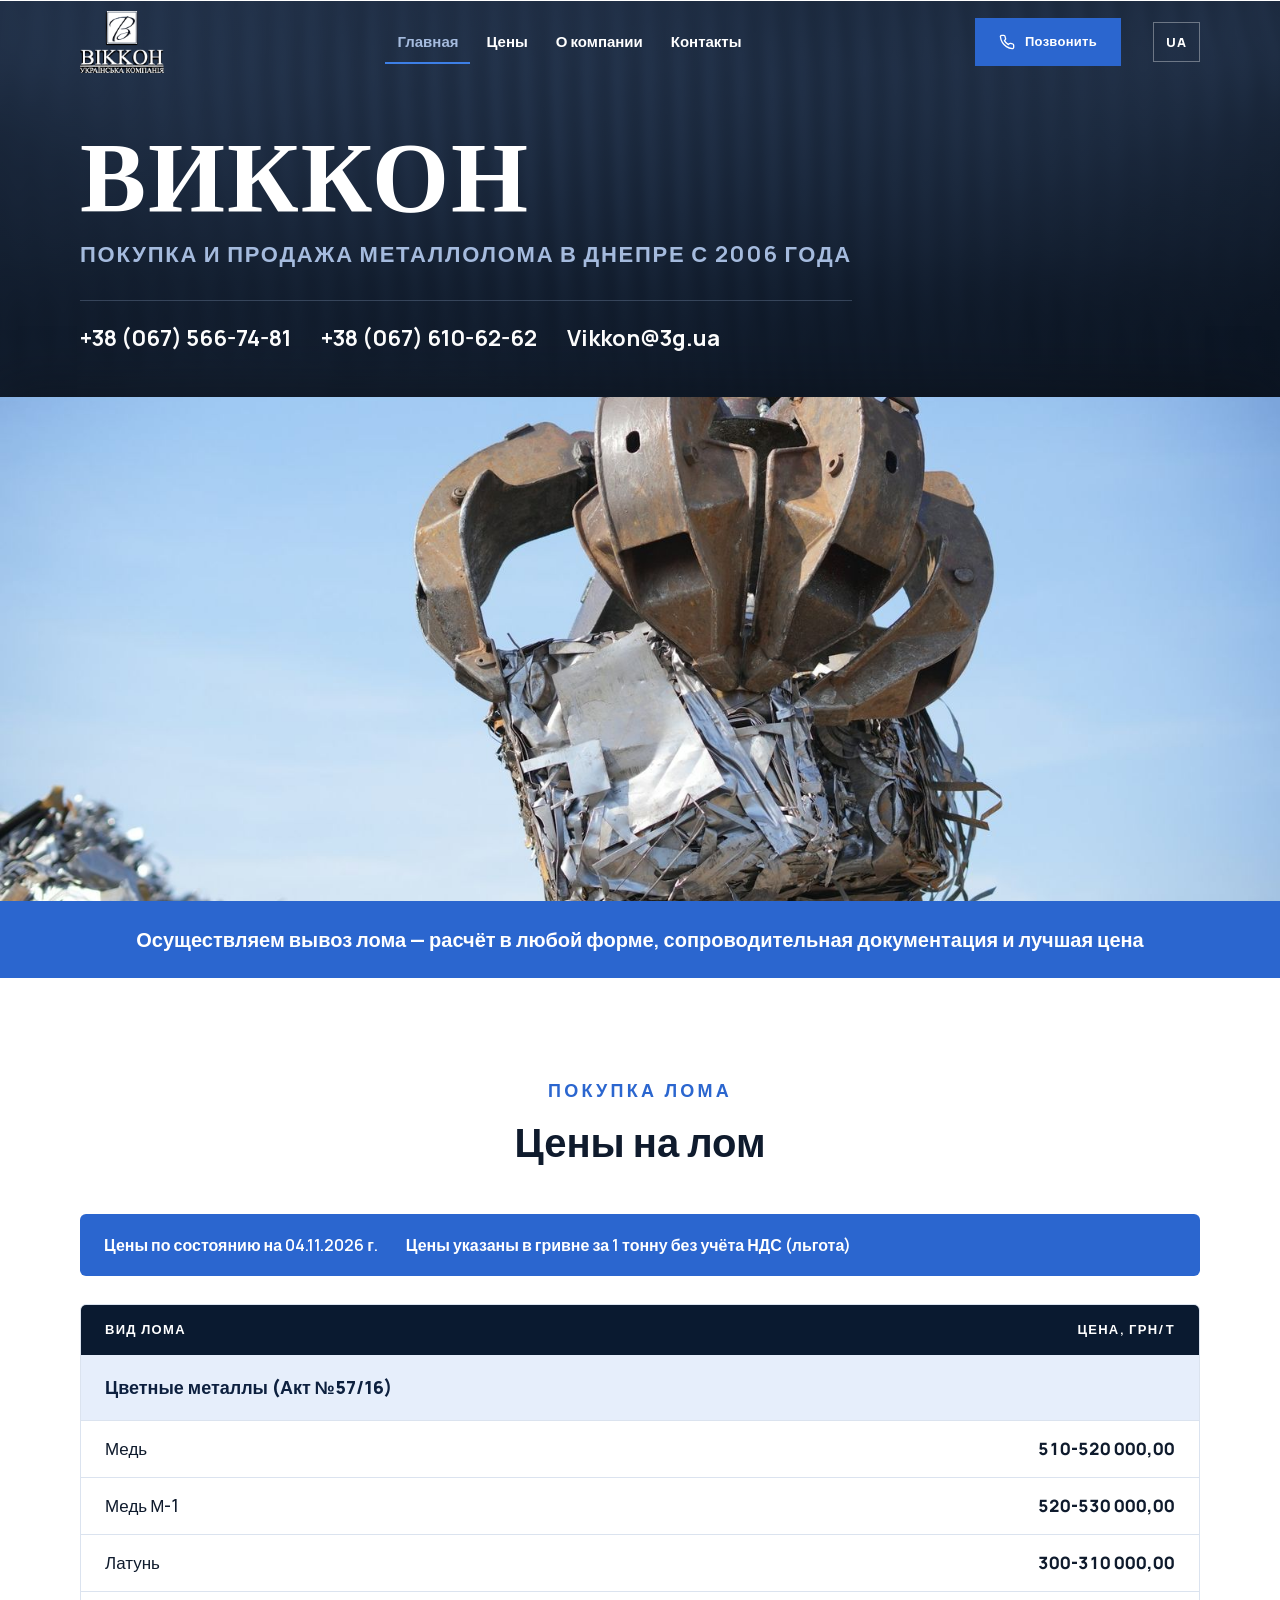
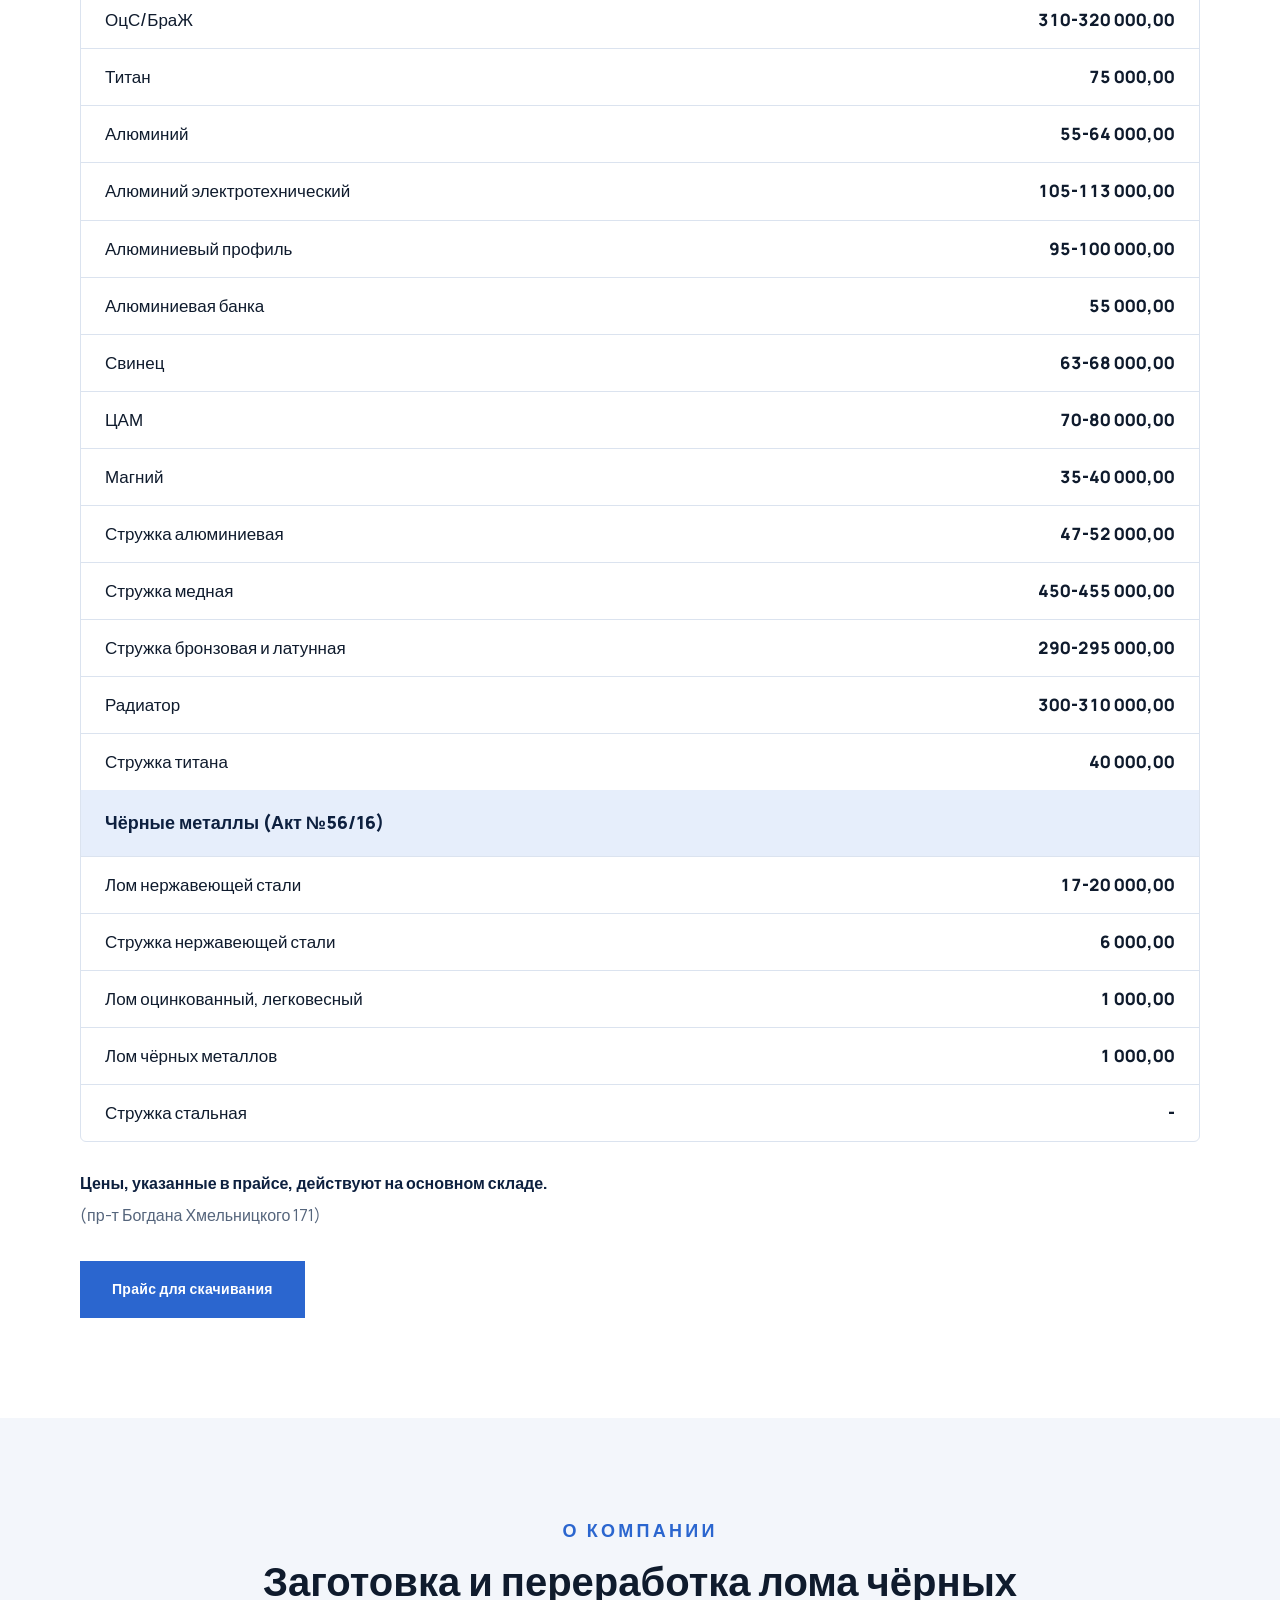
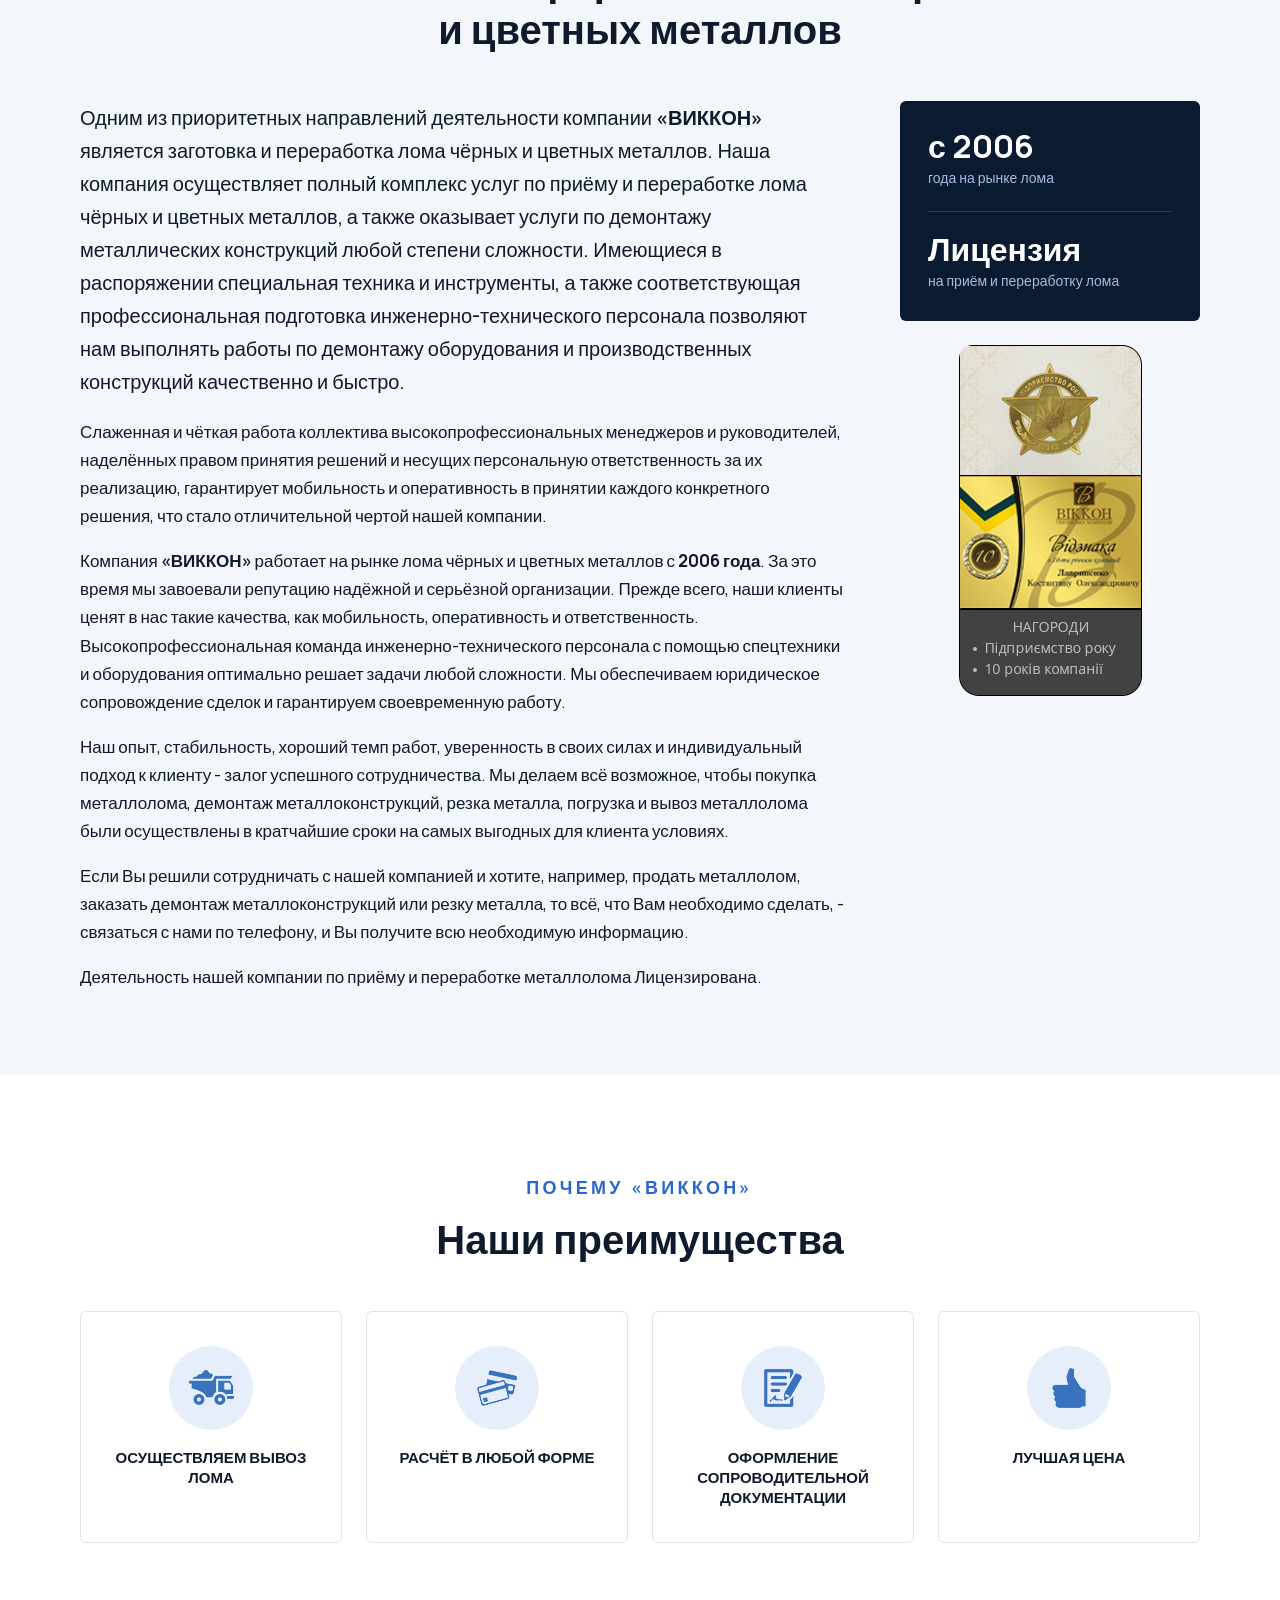
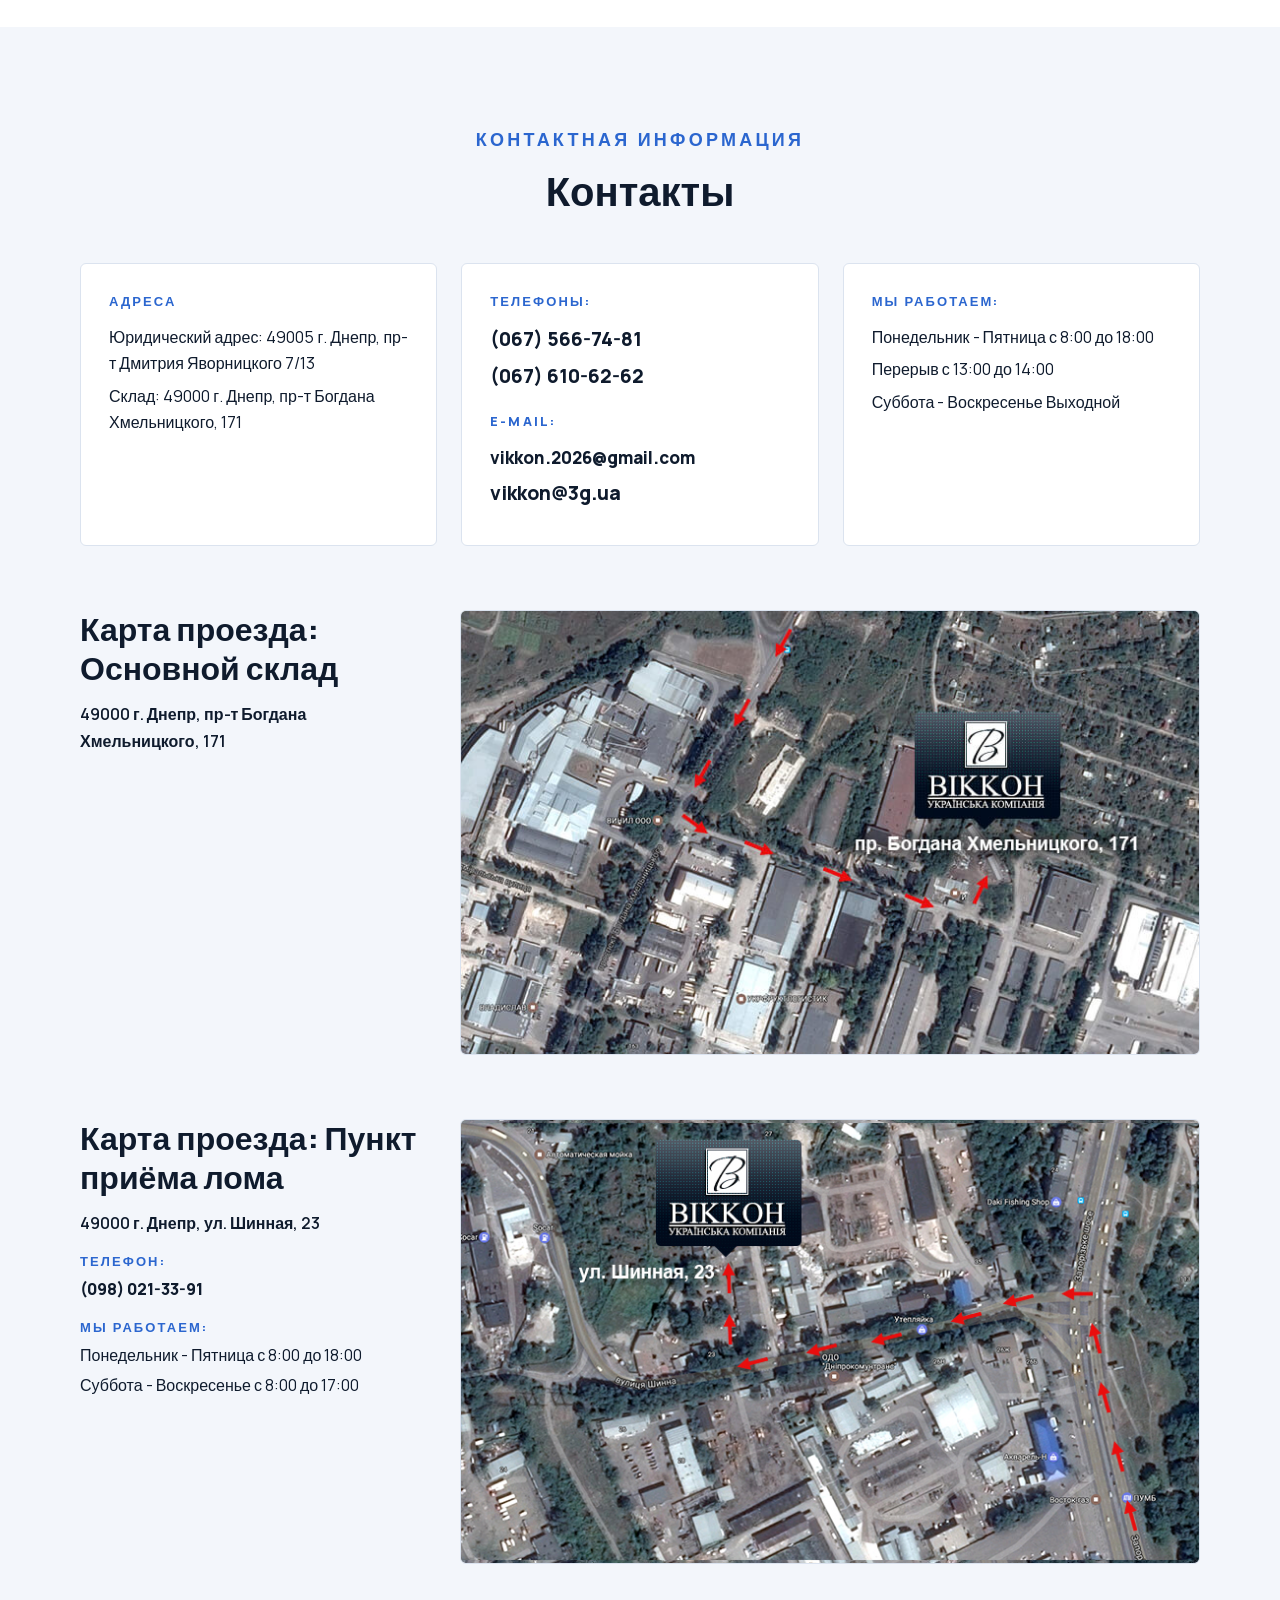
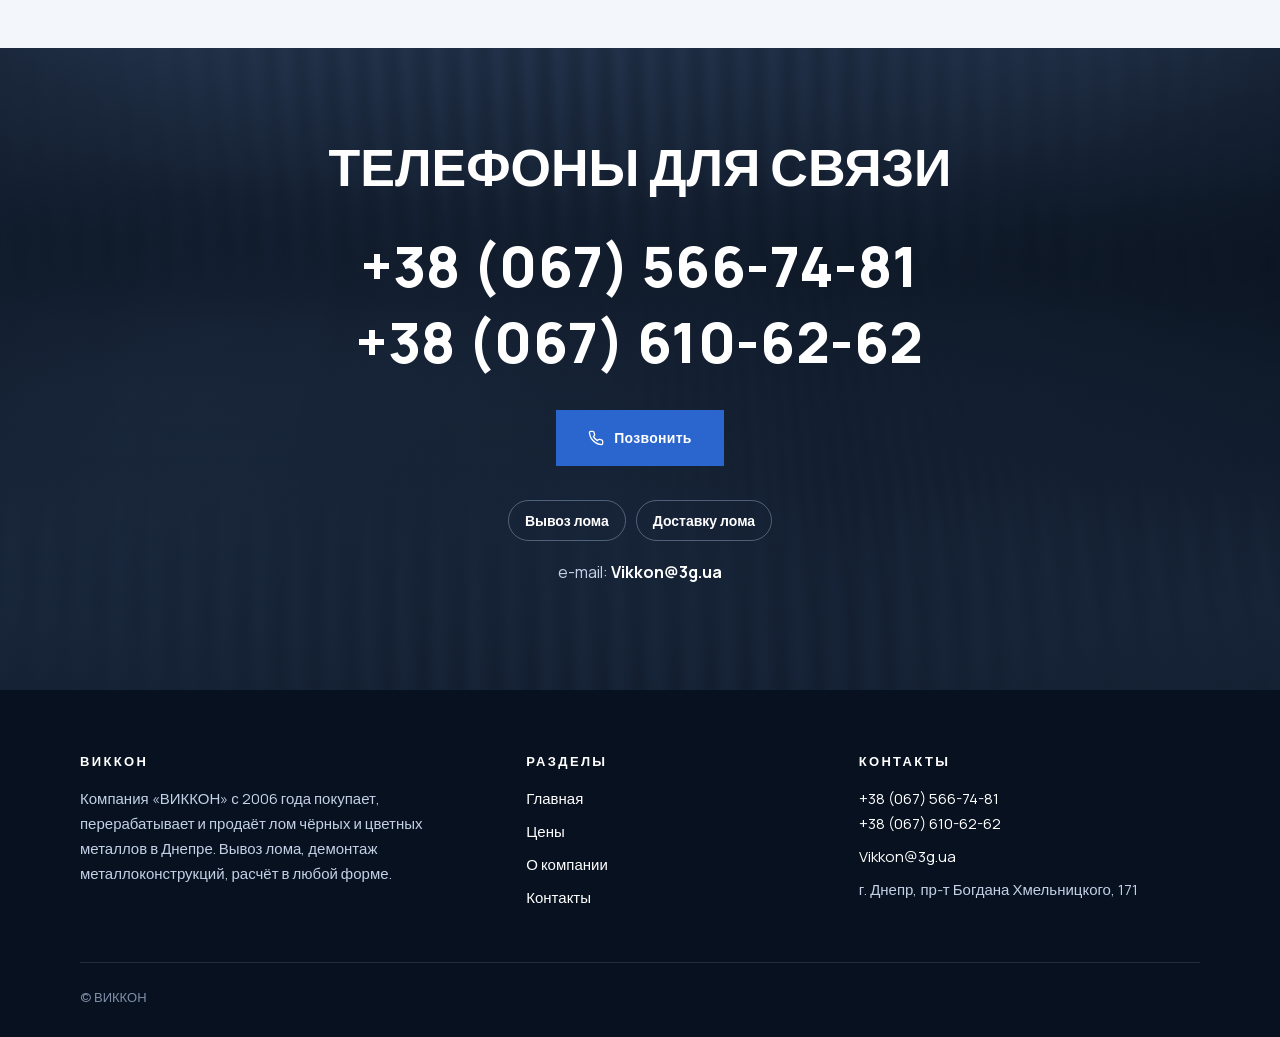
==== commit 947f2387: "Одностраничный сайт: меню ведёт к блокам страницы - Главная собрана в одну страницу: первый экран, ц" ====
--- a/rus/index.html
+++ b/rus/index.html
@@ -20,18 +20,18 @@
 
 	<header class="site-header">
 		<div class="container nav">
-			<a class="brand" href="./" title="Главная">
+			<a class="brand" href="#top" title="Главная">
 				<img src="../assets/img/theme/logo-hd.png" width="476" height="352" alt="ВИККОН — на главную">
 			</a>
 			<nav class="site-nav" id="site-nav" aria-label="Главное меню">
 				<ul>
-					<li><a href="./" aria-current="page">Главная</a></li>
-					<li><a href="buy_scrap/">Покупка лома</a></li>
-					<li><a href="scrap_implementation/">Реализация лома</a></li>
-					<li><a href="contacts/">Контакты</a></li>
+					<li><a href="#top">Главная</a></li>
+					<li><a href="#prices">Цены</a></li>
+					<li><a href="#about">О компании</a></li>
+					<li><a href="#contacts">Контакты</a></li>
 				</ul>
 			</nav>
-			<a class="btn btn--sm nav-cta" href="tel:+380675667481"><svg width="16" height="16" viewBox="0 0 24 24" aria-hidden="true"><path d="M22 16.92v3a2 2 0 0 1-2.18 2 19.8 19.8 0 0 1-8.63-3.07 19.5 19.5 0 0 1-6-6A19.8 19.8 0 0 1 2.12 4.18 2 2 0 0 1 4.11 2h3a2 2 0 0 1 2 1.72c.13.96.36 1.9.7 2.81a2 2 0 0 1-.45 2.11L8.09 9.91a16 16 0 0 0 6 6l1.27-1.27a2 2 0 0 1 2.11-.45c.91.34 1.85.57 2.81.7A2 2 0 0 1 22 16.92z" fill="none" stroke="currentColor" stroke-width="2" stroke-linecap="round" stroke-linejoin="round"/></svg> Позвонить</a>
+			<a class="btn btn--sm nav-cta" href="tel:+380675667481"><svg width="16" height="16" viewBox="0 0 24 24" aria-hidden="true"><path d="M22 16.92v3a2 2 0 0 1-2.18 2 19.8 19.8 0 0 1-8.63-3.07 19.5 19.5 0 0 1-6-6A19.8 19.8 0 0 1 2.12 4.18 2 2 0 0 1 4.11 2h3a2 2 0 0 1 2 1.72c.13.96.36 1.9.7 2.81a2 2 0 0 1-.45 2.11L8.09 9.91a16 16 0 0 0 6 6l1.27-1.27a2 2 0 0 1 2.11-.45c.91.34 1.85.57 2.81.7A2 2 0 0 1 22 16.92z" fill="none" stroke="currentColor" stroke-width="2" stroke-linecap="round" stroke-linejoin="round"/></svg> <span>Позвонить</span></a>
 			<a class="lang" href="../" lang="uk" hreflang="uk" aria-label="Українська версія сайту">UA</a>
 			<button class="nav-toggle" type="button" aria-expanded="false" aria-controls="site-nav" aria-label="Меню"><span></span></button>
 		</div>
@@ -49,7 +49,6 @@
 					<ul class="hero-contacts">
 						<li><a href="tel:+380675667481">+38 (067) 566-74-81</a></li>
 						<li><a href="tel:+380676106262">+38 (067) 610-62-62</a></li>
-						<li><span>Тел/Факс:</span> <a href="tel:+380567890424">+38 (056) 789-04-24</a></li>
 						<li><a href="mailto:Vikkon@3g.ua">Vikkon@3g.ua</a></li>
 					</ul>
 				</div>
@@ -70,6 +69,101 @@
 		<div class="note-band">
 			<div class="container">Осуществляем вывоз лома — расчёт в любой форме, сопроводительная документация и лучшая цена</div>
 		</div>
+
+		<section class="section" id="prices" aria-labelledby="prices-title">
+			<div class="container">
+				<div class="section-title">
+					<p class="eyebrow">Покупка лома</p>
+					<h2 id="prices-title">Цены на лом</h2>
+				</div>
+				<div class="price-meta">
+					<p>Цены по состоянию на <time datetime="2026-11-04">04.11.2026 г.</time></p>
+					<p>Цены указаны в гривне за 1 тонну без учёта НДС (льгота)</p>
+				</div>
+
+				<div class="table-wrap">
+					<table class="price-table">
+						<caption class="visually-hidden">Цены на лом, грн за 1 тонну без НДС, по состоянию на 04.11.2026</caption>
+						<thead>
+							<tr>
+								<th scope="col">Вид лома</th>
+								<th scope="col">Цена, грн/т</th>
+							</tr>
+						</thead>
+						<tbody>
+							<tr><th scope="colgroup" colspan="2">Цветные металлы (Акт №57/16)</th></tr>
+							<tr><th scope="row">Медь</th><td>510-520 000,00</td></tr>
+							<tr><th scope="row">Медь М-1</th><td>520-530 000,00</td></tr>
+							<tr><th scope="row">Латунь</th><td>300-310 000,00</td></tr>
+							<tr><th scope="row">ОцС/БраЖ</th><td>310-320 000,00</td></tr>
+							<tr><th scope="row">Титан</th><td>75 000,00</td></tr>
+							<tr><th scope="row">Алюминий</th><td>55-64 000,00</td></tr>
+							<tr><th scope="row">Алюминий электротехнический</th><td>105-113 000,00</td></tr>
+							<tr><th scope="row">Алюминиевый профиль</th><td>95-100 000,00</td></tr>
+							<tr><th scope="row">Алюминиевая банка</th><td>55 000,00</td></tr>
+							<tr><th scope="row">Свинец</th><td>63-68 000,00</td></tr>
+							<tr><th scope="row">ЦАМ</th><td>70-80 000,00</td></tr>
+							<tr><th scope="row">Магний</th><td>35-40 000,00</td></tr>
+							<tr><th scope="row">Стружка алюминиевая</th><td>47-52 000,00</td></tr>
+							<tr><th scope="row">Стружка медная</th><td>450-455 000,00</td></tr>
+							<tr><th scope="row">Стружка бронзовая и латунная</th><td>290-295 000,00</td></tr>
+							<tr><th scope="row">Радиатор</th><td>300-310 000,00</td></tr>
+							<tr><th scope="row">Стружка титана</th><td>40 000,00</td></tr>
+						</tbody>
+						<tbody>
+							<tr><th scope="colgroup" colspan="2">Чёрные металлы (Акт №56/16)</th></tr>
+							<tr><th scope="row">Лом нержавеющей стали</th><td>17-20 000,00</td></tr>
+							<tr><th scope="row">Стружка нержавеющей стали</th><td>6 000,00</td></tr>
+							<tr><th scope="row">Лом оцинкованный, легковесный</th><td>1 000,00</td></tr>
+							<tr><th scope="row">Лом чёрных металлов</th><td>1 000,00</td></tr>
+							<tr><th scope="row">Стружка стальная</th><td><span aria-hidden="true">-</span><span class="visually-hidden">цена не указана</span></td></tr>
+						</tbody>
+					</table>
+				</div>
+
+				<div class="price-notes">
+					<p class="price-note">Цены, указанные в прайсе, действуют на основном складе.</p>
+					<p>(пр-т Богдана Хмельницкого 171)</p>
+				</div>
+
+				<p class="price-actions"><a class="btn" href="../docs/download/kp_11_01_2013.doc" download>Прайс для скачивания<span class="visually-hidden"> (файл DOC)</span></a></p>
+			</div>
+		</section>
+
+		<section class="section section--soft" id="about" aria-labelledby="about-title">
+			<div class="container">
+				<div class="section-title">
+					<p class="eyebrow">О компании</p>
+					<h2 id="about-title">Заготовка и переработка лома чёрных и цветных металлов</h2>
+				</div>
+				<div class="about">
+					<div class="about__text">
+						<p>Одним из приоритетных направлений деятельности компании <strong>«ВИККОН»</strong> является заготовка и переработка лома чёрных и цветных металлов. Наша компания осуществляет полный комплекс услуг по приёму и переработке лома чёрных и цветных металлов, а также оказывает услуги по демонтажу металлических конструкций любой степени сложности. Имеющиеся в распоряжении специальная техника и инструменты, а также соответствующая профессиональная подготовка инженерно-технического персонала позволяют нам выполнять работы по демонтажу оборудования и производственных конструкций качественно и быстро.</p>
+
+						<p>Слаженная и чёткая работа коллектива высокопрофессиональных менеджеров и руководителей, наделённых правом принятия решений и несущих персональную ответственность за их реализацию, гарантирует мобильность и оперативность в принятии каждого конкретного решения, что стало отличительной чертой нашей компании.</p>
+
+						<p>Компания <strong>«ВИККОН»</strong> работает на рынке лома чёрных и цветных металлов с <strong>2006 года</strong>. За это время мы завоевали репутацию надёжной и серьёзной организации. Прежде всего, наши клиенты ценят в нас такие качества, как мобильность, оперативность и ответственность. Высокопрофессиональная команда инженерно-технического персонала с помощью спецтехники и оборудования оптимально решает задачи любой сложности. Мы обеспечиваем юридическое сопровождение сделок и гарантируем своевременную работу.</p>
+
+						<p>Наш опыт, стабильность, хороший темп работ, уверенность в своих силах и индивидуальный подход к клиенту - залог успешного сотрудничества. Мы делаем всё возможное, чтобы покупка металлолома, демонтаж металлоконструкций, резка металла, погрузка и вывоз металлолома были осуществлены в кратчайшие сроки на самых выгодных для клиента условиях.</p>
+
+						<p>Если Вы решили сотрудничать с нашей компанией и хотите, например, продать металлолом, заказать демонтаж металлоконструкций или резку металла, то всё, что Вам необходимо сделать, - связаться с нами по телефону, и Вы получите всю необходимую информацию.</p>
+
+						<p>Деятельность нашей компании по приёму и переработке металлолома Лицензирована.</p>
+					</div>
+
+					<div class="about__side">
+						<ul class="facts">
+							<li><b>с 2006</b><span>года на рынке лома</span></li>
+							<li><b>Лицензия</b><span>на приём и переработку лома</span></li>
+						</ul>
+						<section aria-labelledby="awards-title">
+							<h3 class="visually-hidden" id="awards-title">Награды</h3>
+							<p class="awards"><button class="zoom" type="button" data-full="../assets/img/theme/awards-hd.png" aria-label="Открыть награды на весь экран"><img src="../assets/img/theme/contact3.png" width="183" height="351" alt="Награды: «Предприятие года» и знак отличия «10 лет компании»" loading="lazy"></button></p>
+						</section>
+					</div>
+				</div>
+			</div>
+		</section>
 
 		<section class="section" aria-labelledby="utp-title">
 			<div class="container">
@@ -98,68 +192,72 @@
 			</div>
 		</section>
 
-		<section class="section section--soft" aria-labelledby="about-title">
+		<section class="section section--soft" id="contacts" aria-labelledby="contacts-title">
 			<div class="container">
 				<div class="section-title">
-					<p class="eyebrow">О компании</p>
-					<h2 id="about-title">Заготовка и переработка лома чёрных и цветных металлов</h2>
-				</div>
-				<div class="about">
-					<div class="about__text">
-						<p>Одним из приоритетных направлений деятельности компании <strong>«ВИККОН»</strong> является заготовка и переработка лома чёрных и цветных металлов. Наша компания осуществляет полный комплекс услуг по приёму и переработке лома чёрных и цветных металлов, а также оказывает услуги по демонтажу металлических конструкций любой степени сложности. Имеющиеся в распоряжении специальная техника и инструменты, а также соответствующая профессиональная подготовка инженерно-технического персонала позволяют нам выполнять работы по демонтажу оборудования и производственных конструкций качественно и быстро.</p>
-
-						<p>Слаженная и чёткая работа коллектива высокопрофессиональных менеджеров и руководителей, наделённых правом принятия решений и несущих персональную ответственность за их реализацию, гарантирует мобильность и оперативность в принятии каждого конкретного решения, что стало отличительной чертой нашей компании.</p>
-
-						<p>Компания <strong>«ВИККОН»</strong> работает на рынке лома чёрных и цветных металлов с <strong>2006 года</strong>. За это время мы завоевали репутацию надёжной и серьёзной организации. Прежде всего, наши клиенты ценят в нас такие качества, как мобильность, оперативность и ответственность. Высокопрофессиональная команда инженерно-технического персонала с помощью спецтехники и оборудования оптимально решает задачи любой сложности. Мы обеспечиваем юридическое сопровождение сделок и гарантируем своевременную работу.</p>
-
-						<p>Наш опыт, стабильность, хороший темп работ, уверенность в своих силах и индивидуальный подход к клиенту - залог успешного сотрудничества. Мы делаем всё возможное, чтобы покупка металлолома, демонтаж металлоконструкций, резка металла, погрузка и вывоз металлолома были осуществлены в кратчайшие сроки на самых выгодных для клиента условиях.</p>
-
-						<p>Если Вы решили сотрудничать с нашей компанией и хотите, например, продать металлолом, заказать демонтаж металлоконструкций или резку металла, то всё, что Вам необходимо сделать, - связаться с нами по телефону, и Вы получите всю необходимую информацию.</p>
-
-						<p>Деятельность нашей компании по приёму и переработке металлолома Лицензирована.</p>
+					<p class="eyebrow">Контактная информация</p>
+					<h2 id="contacts-title">Контакты</h2>
+				</div>
+				<div class="contact-cards">
+					<section class="contact-card" aria-labelledby="c-addr">
+						<h3 id="c-addr">Адреса</h3>
+						<address>
+							<p>Юридический адрес: 49005 г. Днепр, пр-т Дмитрия Яворницкого 7/13</p>
+							<p>Склад: 49000 г. Днепр, пр-т Богдана Хмельницкого, 171</p>
+						</address>
+					</section>
+					<section class="contact-card" aria-labelledby="c-phones">
+						<h3 id="c-phones">Телефоны:</h3>
+						<ul>
+							<li><a href="tel:+380675667481">(067) 566-74-81</a></li>
+							<li><a href="tel:+380676106262">(067) 610-62-62</a></li>
+						</ul>
+						<h3 id="c-email" class="contact-card__next">E-mail:</h3>
+						<ul>
+							<li class="contact-email-main"><a href="mailto:vikkon.2026@gmail.com">vikkon.2026@gmail.com</a></li>
+							<li><a href="mailto:vikkon@3g.ua">vikkon@3g.ua</a></li>
+						</ul>
+					</section>
+					<section class="contact-card" aria-labelledby="c-hours">
+						<h3 id="c-hours">Мы работаем:</h3>
+						<ul>
+							<li>Понедельник - Пятница с 8:00 до 18:00</li>
+							<li>Перерыв с 13:00 до 14:00</li>
+							<li>Суббота - Воскресенье Выходной</li>
+						</ul>
+					</section>
+				</div>
+
+				<section class="location" aria-labelledby="map-main">
+					<div>
+						<h2 id="map-main">Карта проезда: Основной склад</h2>
+						<address>49000 г. Днепр, пр-т Богдана Хмельницкого, 171</address>
 					</div>
-
-					<div class="about__side">
-						<ul class="facts">
-							<li><b>с 2006</b><span>года на рынке лома</span></li>
-							<li><b>Лицензия</b><span>на приём и переработку лома</span></li>
-						</ul>
-						<section aria-labelledby="awards-title">
-							<h3 class="visually-hidden" id="awards-title">Награды</h3>
-							<p class="awards"><button class="zoom" type="button" data-full="../assets/img/theme/awards-hd.png" aria-label="Открыть награды на весь экран"><img src="../assets/img/theme/contact3.png" width="183" height="351" alt="Награды: «Предприятие года» и знак отличия «10 лет компании»" loading="lazy"></button></p>
-						</section>
+					<figure class="location__map">
+						<img src="../assets/img/content/hmel.jpg" width="750" height="450" alt="Карта проезда к основному складу: г. Днепр, пр-т Богдана Хмельницкого, 171" loading="lazy">
+					</figure>
+				</section>
+
+				<section class="location" aria-labelledby="map-point">
+					<div>
+						<h2 id="map-point">Карта проезда: Пункт приёма лома</h2>
+						<address>49000 г. Днепр, ул. Шинная, 23</address>
+						<h3>Телефон:</h3>
+						<ul><li><a href="tel:+380980213391">(098) 021-33-91</a></li></ul>
+						<h3>Мы работаем:</h3>
+						<ul>
+							<li>Понедельник - Пятница с 8:00 до 18:00</li>
+							<li>Суббота - Воскресенье с 8:00 до 17:00</li>
+						</ul>
 					</div>
-				</div>
-			</div>
-		</section>
-
-		<section class="section" aria-labelledby="services-title">
-			<div class="container">
-				<div class="section-title">
-					<p class="eyebrow">Направления работы</p>
-					<h2 id="services-title">Что мы делаем</h2>
-				</div>
-				<ul class="services">
-					<li class="service">
-						<h3>Покупка лома</h3>
-						<p>Цветные и чёрные металлы: медь, латунь, алюминий, свинец, нержавеющая сталь. Актуальные цены в гривне за тонну.</p>
-						<a href="buy_scrap/">Смотреть прайс</a>
-					</li>
-					<li class="service">
-						<h3>Реализация лома</h3>
-						<p>Лом свинца, нержавеющей стали, чугуна, стружка и деловой лом: арматура, балки, швеллер, уголки б/у.</p>
-						<a href="scrap_implementation/">Что мы предлагаем</a>
-					</li>
-					<li class="service">
-						<h3>Демонтаж и вывоз</h3>
-						<p>Демонтаж металлоконструкций любой степени сложности, резка металла, погрузка и вывоз лома.</p>
-						<a href="contacts/">Связаться с нами</a>
-					</li>
-				</ul>
-			</div>
-		</section>
-
-		<section class="cta metal" id="contact" aria-labelledby="cta-title">
+					<figure class="location__map">
+						<img src="../assets/img/content/shin.jpg" width="750" height="450" alt="Карта проезда к пункту приёма лома: г. Днепр, ул. Шинная, 23" loading="lazy">
+					</figure>
+				</section>
+			</div>
+		</section>
+
+		<section class="cta metal" id="call" aria-labelledby="cta-title">
 			<div class="container">
 				<h2 id="cta-title">Телефоны для связи</h2>
 				<ul class="cta-phones">
@@ -173,8 +271,7 @@
 						<li>Вывоз лома</li>
 						<li>Доставку лома</li>
 					</ul>
-					<p>Тел/Факс: <a href="tel:+380567890424">+38 (056) 789-04-24</a><br>
-					e-mail: <a href="mailto:Vikkon@3g.ua">Vikkon@3g.ua</a></p>
+					<p>e-mail: <a href="mailto:Vikkon@3g.ua">Vikkon@3g.ua</a></p>
 				</div>
 			</div>
 		</section>
@@ -190,17 +287,16 @@
 				<nav aria-label="Меню в подвале">
 					<h2>Разделы</h2>
 					<ul>
-						<li><a href="./" aria-current="page">Главная</a></li>
-						<li><a href="buy_scrap/">Покупка лома</a></li>
-						<li><a href="scrap_implementation/">Реализация лома</a></li>
-						<li><a href="contacts/">Контакты</a></li>
+						<li><a href="#top">Главная</a></li>
+						<li><a href="#prices">Цены</a></li>
+						<li><a href="#about">О компании</a></li>
+						<li><a href="#contacts">Контакты</a></li>
 					</ul>
 				</nav>
 				<div>
 					<h2>Контакты</h2>
 					<p><a href="tel:+380675667481">+38 (067) 566-74-81</a><br>
-					<a href="tel:+380676106262">+38 (067) 610-62-62</a><br>
-					<a href="tel:+380567890424">+38 (056) 789-04-24</a> (тел/факс)</p>
+					<a href="tel:+380676106262">+38 (067) 610-62-62</a></p>
 					<p><a href="mailto:Vikkon@3g.ua">Vikkon@3g.ua</a></p>
 					<p>г. Днепр, пр-т Богдана Хмельницкого, 171</p>
 				</div>
--- a/assets/css/style.css
+++ b/assets/css/style.css
@@ -73,7 +73,7 @@
 
 html {
 	scroll-behavior: smooth;
-	scroll-padding-top: 90px;
+	scroll-padding-top: calc(var(--header-h) + 8px);
 	-webkit-text-size-adjust: 100%;
 }
 
@@ -291,7 +291,8 @@
 .site-nav a:hover {
 	color: var(--blue-300);
 }
-.site-nav a[aria-current="page"] {
+/* Текущий раздел страницы (ставит site.js при прокрутке) */
+.site-nav a.is-active {
 	color: var(--blue-300);
 	box-shadow: inset 0 -2px 0 var(--blue-500);
 }
@@ -1177,11 +1178,14 @@
 	.brand img {
 		width: 68px;
 	}
-	.nav-cta {
-		display: none;
+	/* Кнопка звонка остаётся в шапке на любом экране */
+	.site-header .nav-cta {
+		width: auto;
+		margin-left: auto;
+		padding: 12px 14px;
 	}
 	.lang {
-		margin-left: auto;
+		margin-left: 0;
 	}
 	.site-nav {
 		flex-basis: 100%;
@@ -1197,7 +1201,7 @@
 		padding: 14px 4px;
 		border-top: 1px solid rgba(165, 187, 222, 0.14);
 	}
-	.site-nav a[aria-current="page"] {
+	.site-nav a.is-active {
 		box-shadow: none;
 	}
 
@@ -1220,6 +1224,28 @@
 	}
 }
 
+/* Узкий телефон: в шапке только значок трубки */
+@media (max-width: 520px) {
+	.site-header .nav-cta {
+		width: 46px;
+		height: 46px;
+		padding: 0;
+		justify-content: center;
+	}
+	.nav-cta span {
+		position: absolute;
+		width: 1px;
+		height: 1px;
+		overflow: hidden;
+		clip-path: inset(50%);
+		white-space: nowrap;
+	}
+	.nav-cta svg {
+		width: 20px;
+		height: 20px;
+	}
+}
+
 @media (max-width: 640px) {
 	.section {
 		padding: 56px 0;
@@ -1253,8 +1279,8 @@
 	.price-table td {
 		padding: 12px 14px;
 	}
-	.price-table td {
-		white-space: normal;
+	.price-table thead th {
+		white-space: nowrap;
 	}
 	.price-table th[scope="colgroup"] {
 		padding: 14px;
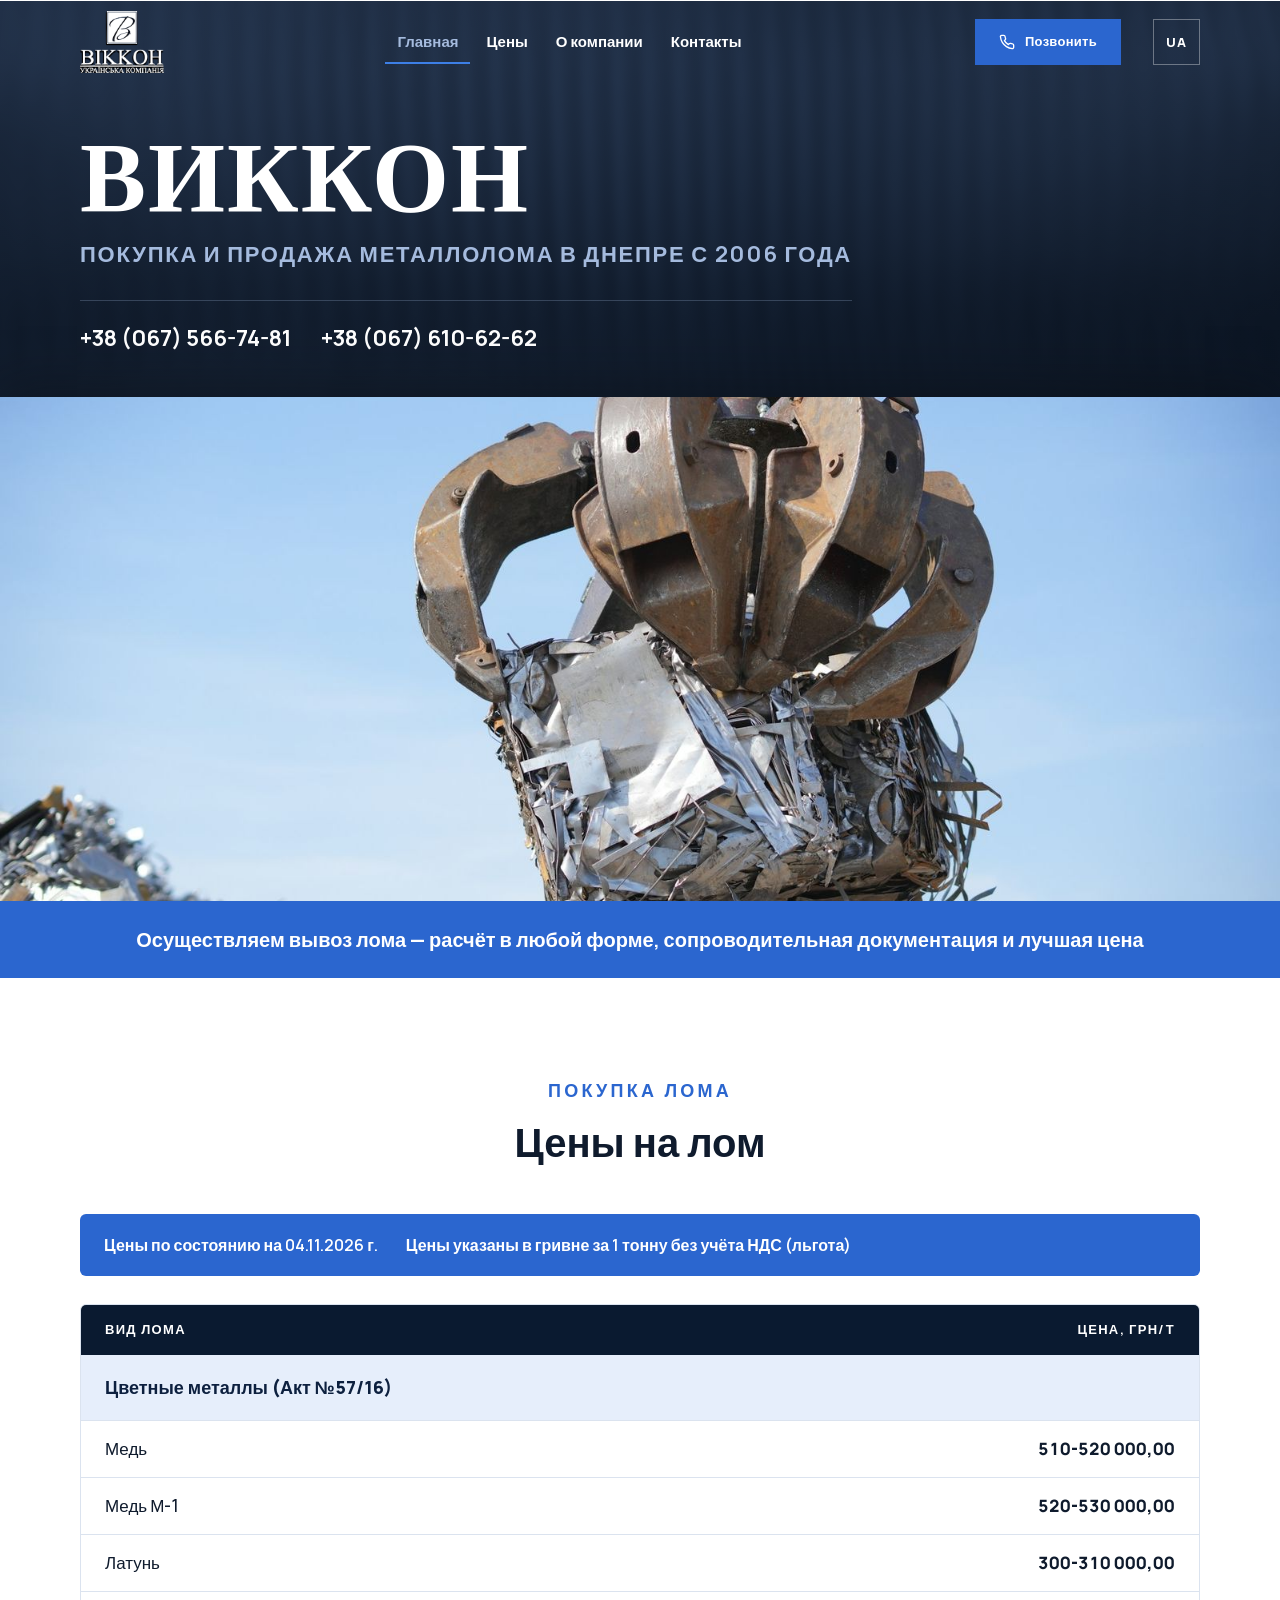
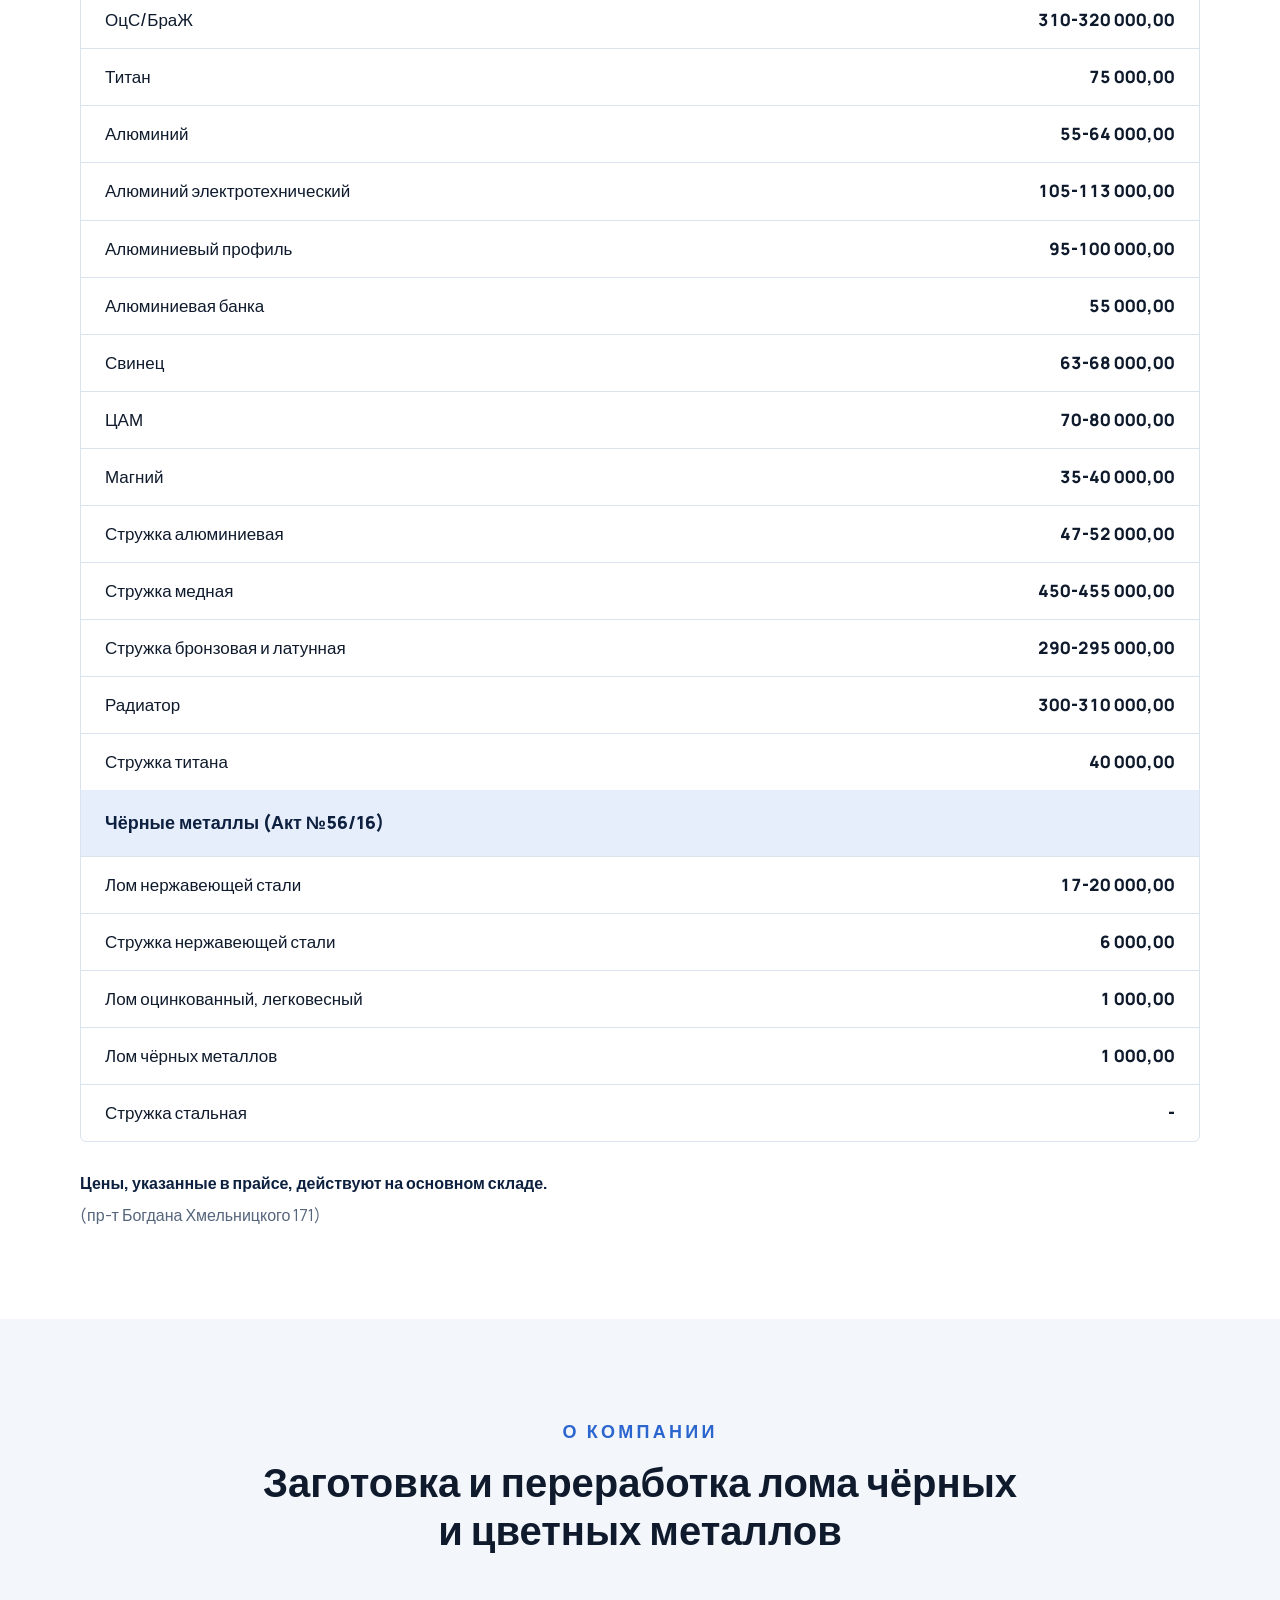
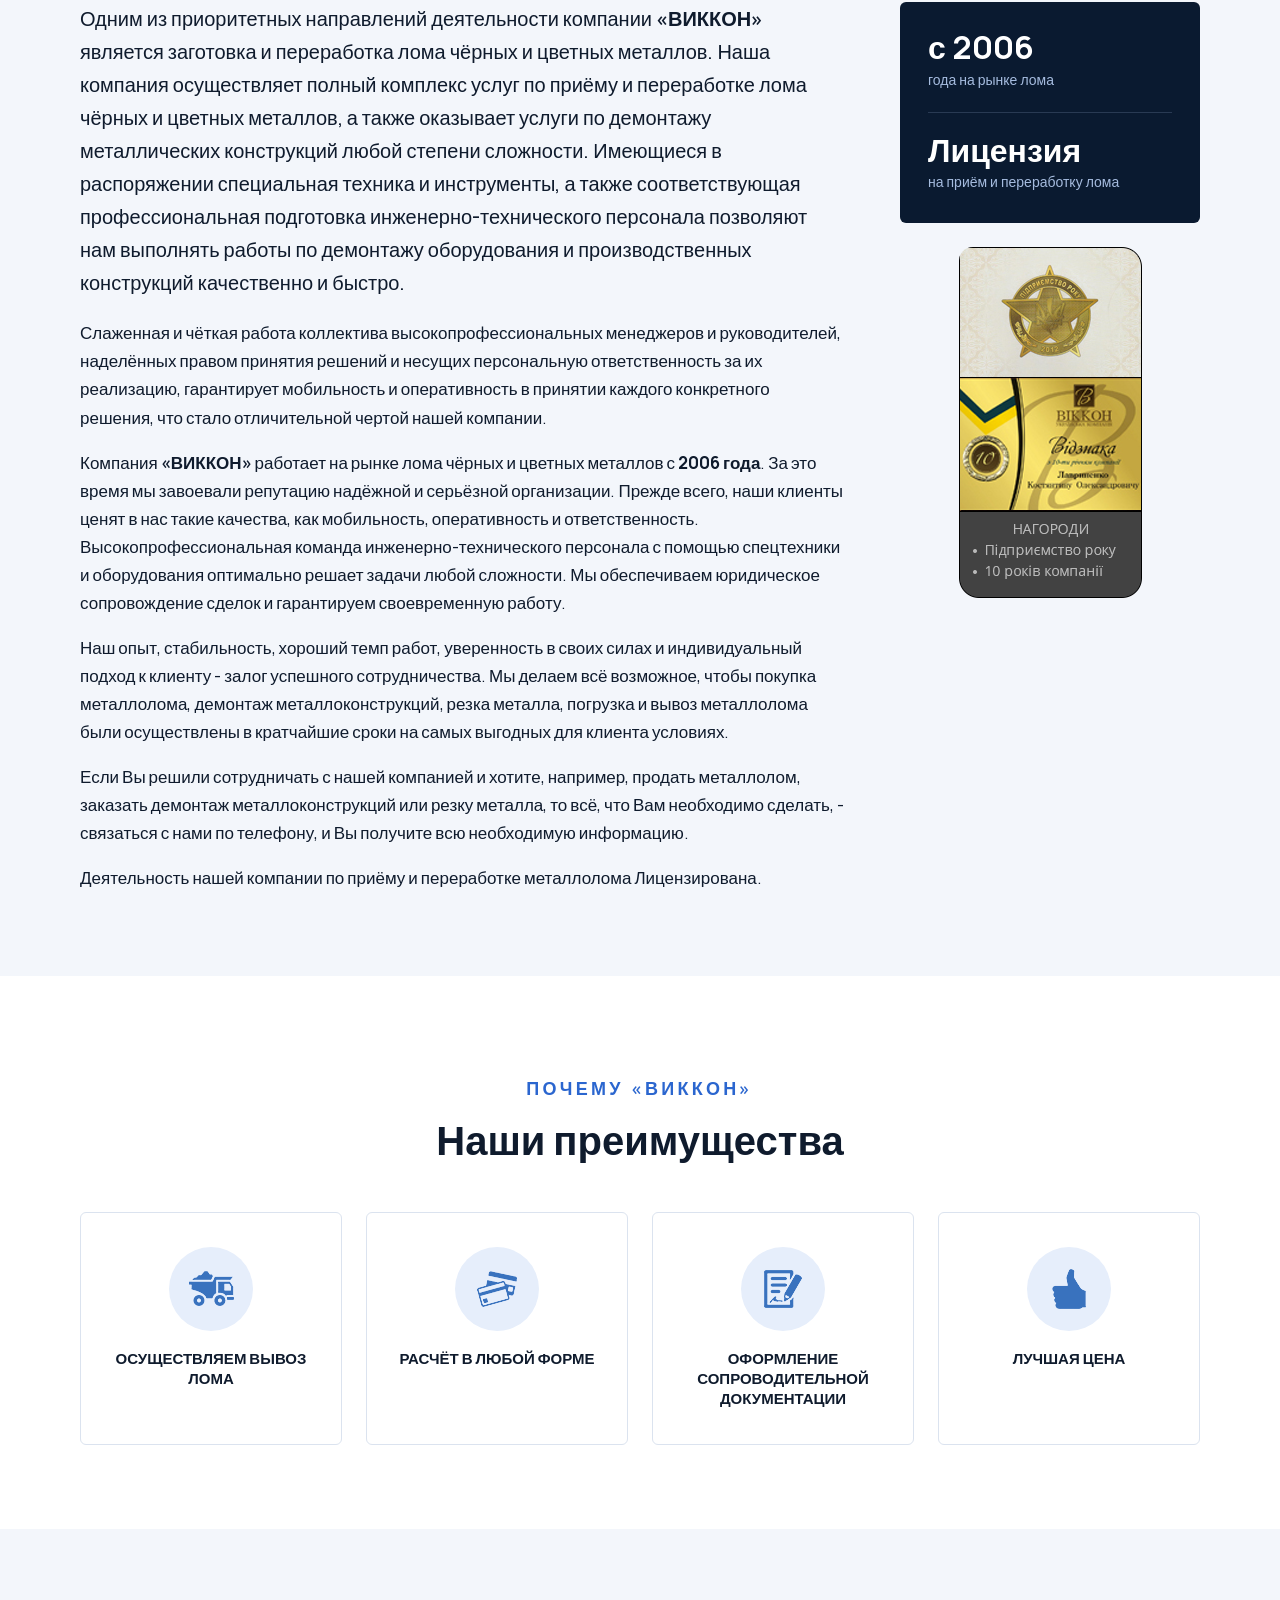
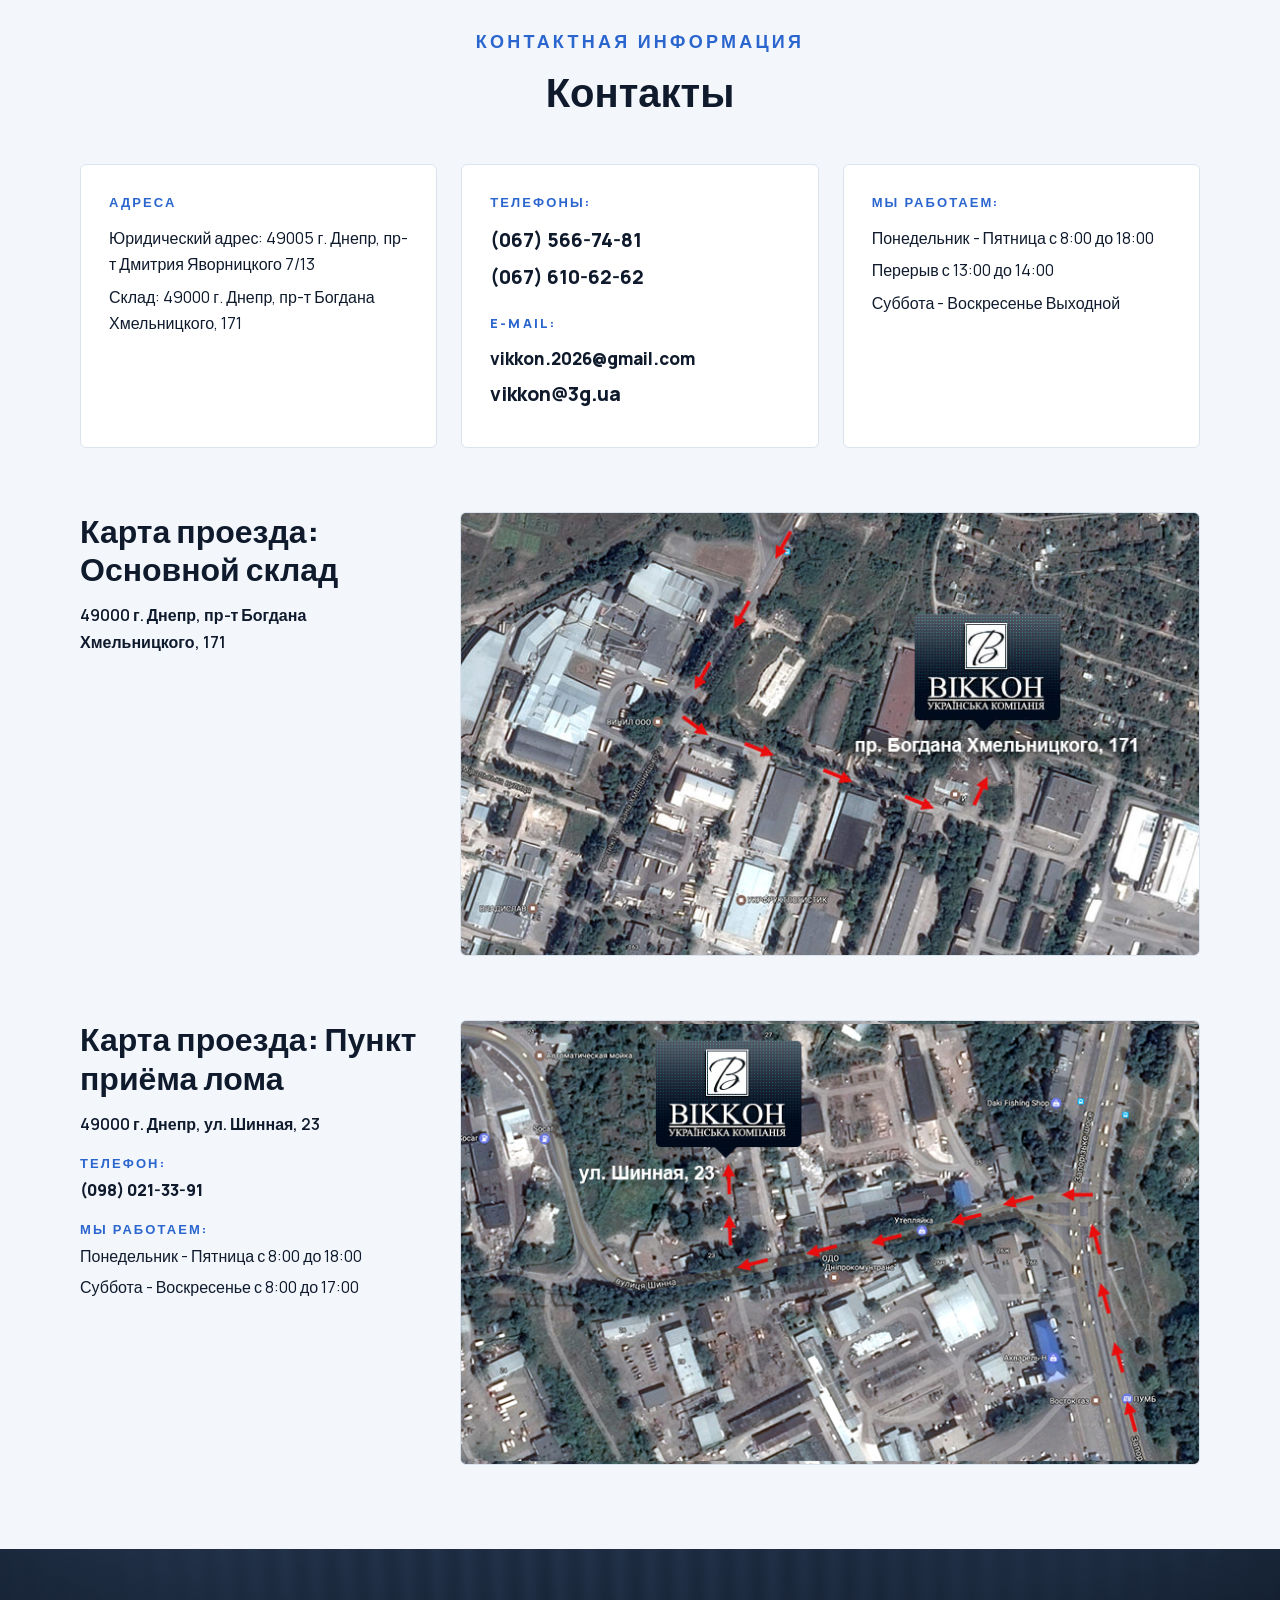
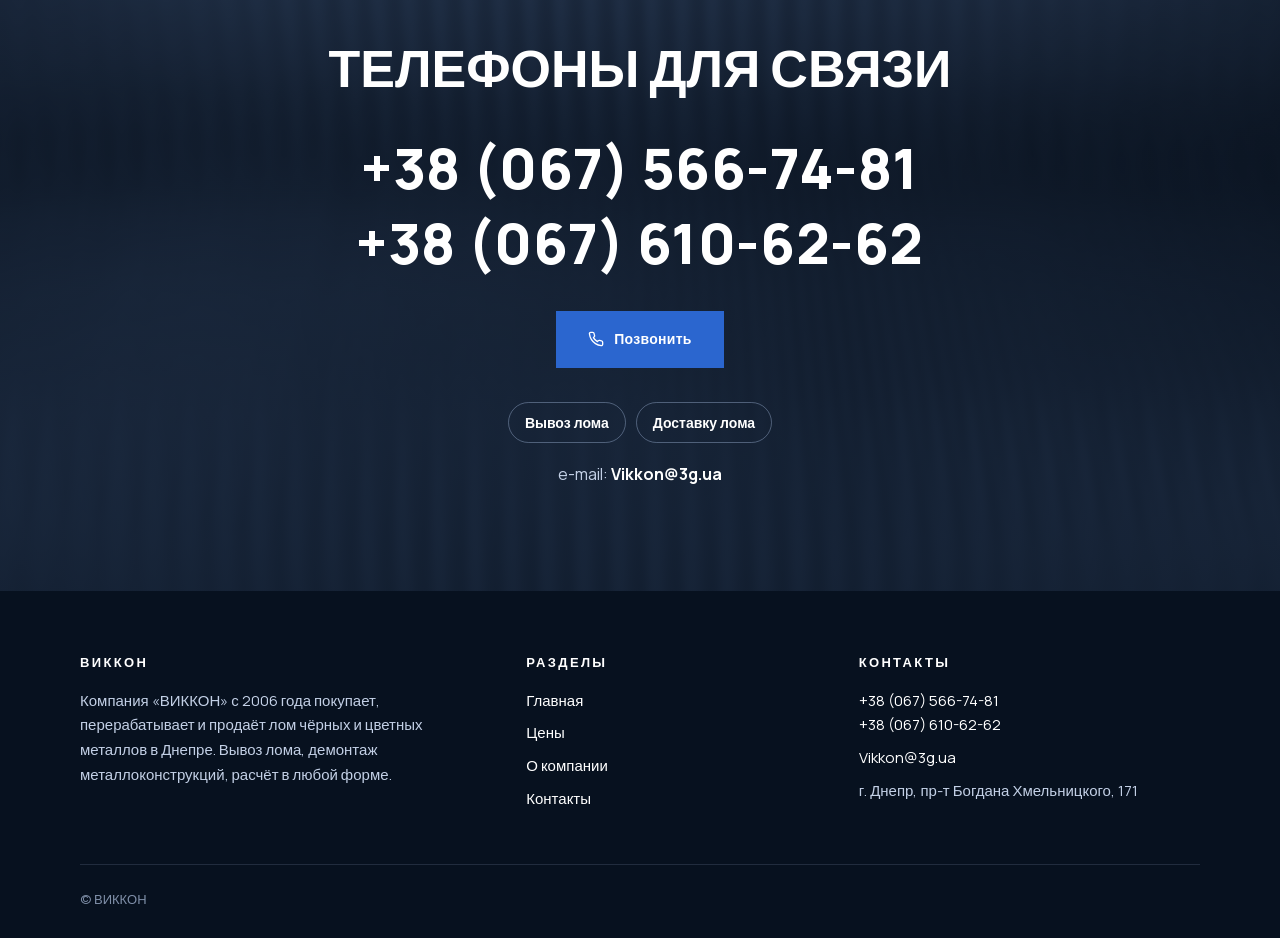
==== commit 120a941b: "Шапка на телефоне, прайс без кнопки скачивания, блок фактов по высоте наград - На узких экранах кноп" ====
--- a/rus/index.html
+++ b/rus/index.html
@@ -49,7 +49,6 @@
 					<ul class="hero-contacts">
 						<li><a href="tel:+380675667481">+38 (067) 566-74-81</a></li>
 						<li><a href="tel:+380676106262">+38 (067) 610-62-62</a></li>
-						<li><a href="mailto:Vikkon@3g.ua">Vikkon@3g.ua</a></li>
 					</ul>
 				</div>
 			</div>
@@ -126,7 +125,6 @@
 					<p>(пр-т Богдана Хмельницкого 171)</p>
 				</div>
 
-				<p class="price-actions"><a class="btn" href="../docs/download/kp_11_01_2013.doc" download>Прайс для скачивания<span class="visually-hidden"> (файл DOC)</span></a></p>
 			</div>
 		</section>
 
--- a/assets/css/style.css
+++ b/assets/css/style.css
@@ -60,6 +60,7 @@
 	--radius: 6px;
 	--container: 1120px;
 	--header-h: 84px;
+	--header-btn: 46px;
 	--font: "Manrope", "Segoe UI", Roboto, "Helvetica Neue", Arial, sans-serif;
 }
 
@@ -305,7 +306,7 @@
 	align-items: center;
 	justify-content: center;
 	min-width: 46px;
-	height: 40px;
+	height: var(--header-btn);
 	margin-left: 10px;
 	padding: 0 12px;
 	border: 1px solid rgba(255, 255, 255, 0.35);
@@ -331,11 +332,16 @@
 	}
 }
 
+.site-header .nav-cta {
+	height: var(--header-btn);
+	padding-block: 0;
+}
+
 .nav-toggle {
 	display: none;
 	flex: none;
-	width: 46px;
-	height: 46px;
+	width: var(--header-btn);
+	height: var(--header-btn);
 	padding: 0;
 	border: 1px solid rgba(255, 255, 255, 0.25);
 	background: transparent;
@@ -949,10 +955,6 @@
 	color: var(--navy-800);
 	font-weight: 800;
 }
-.price-actions {
-	margin-top: 32px;
-}
-
 /* ---------- Реалізація брухту ---------- */
 
 .lead-list {
@@ -1150,7 +1152,12 @@
 	}
 	.about__side {
 		grid-template-columns: 1fr 220px;
-		align-items: start;
+		align-items: stretch;
+	}
+	.facts {
+		display: flex;
+		flex-direction: column;
+		justify-content: center;
 	}
 	.contact-cards {
 		grid-template-columns: 1fr;
@@ -1173,7 +1180,14 @@
 	}
 	.nav {
 		flex-wrap: wrap;
+		align-content: flex-start;
 		gap: 0 12px;
+	}
+	/* Первая строка шапки всегда высотой с шапку, даже при раскрытом меню */
+	.brand {
+		display: flex;
+		align-items: center;
+		height: var(--header-h);
 	}
 	.brand img {
 		width: 68px;
@@ -1182,10 +1196,18 @@
 	.site-header .nav-cta {
 		width: auto;
 		margin-left: auto;
-		padding: 12px 14px;
-	}
+		padding-inline: 14px;
+	}
+	/* Кнопка языка — внутри раскрытого меню, под пунктами */
 	.lang {
-		margin-left: 0;
+		order: 6;
+		margin: 0 0 14px;
+	}
+	.js .lang {
+		display: none;
+	}
+	.js .site-header.menu-open .lang {
+		display: inline-flex;
 	}
 	.site-nav {
 		flex-basis: 100%;
@@ -1227,8 +1249,7 @@
 /* Узкий телефон: в шапке только значок трубки */
 @media (max-width: 520px) {
 	.site-header .nav-cta {
-		width: 46px;
-		height: 46px;
+		width: var(--header-btn);
 		padding: 0;
 		justify-content: center;
 	}
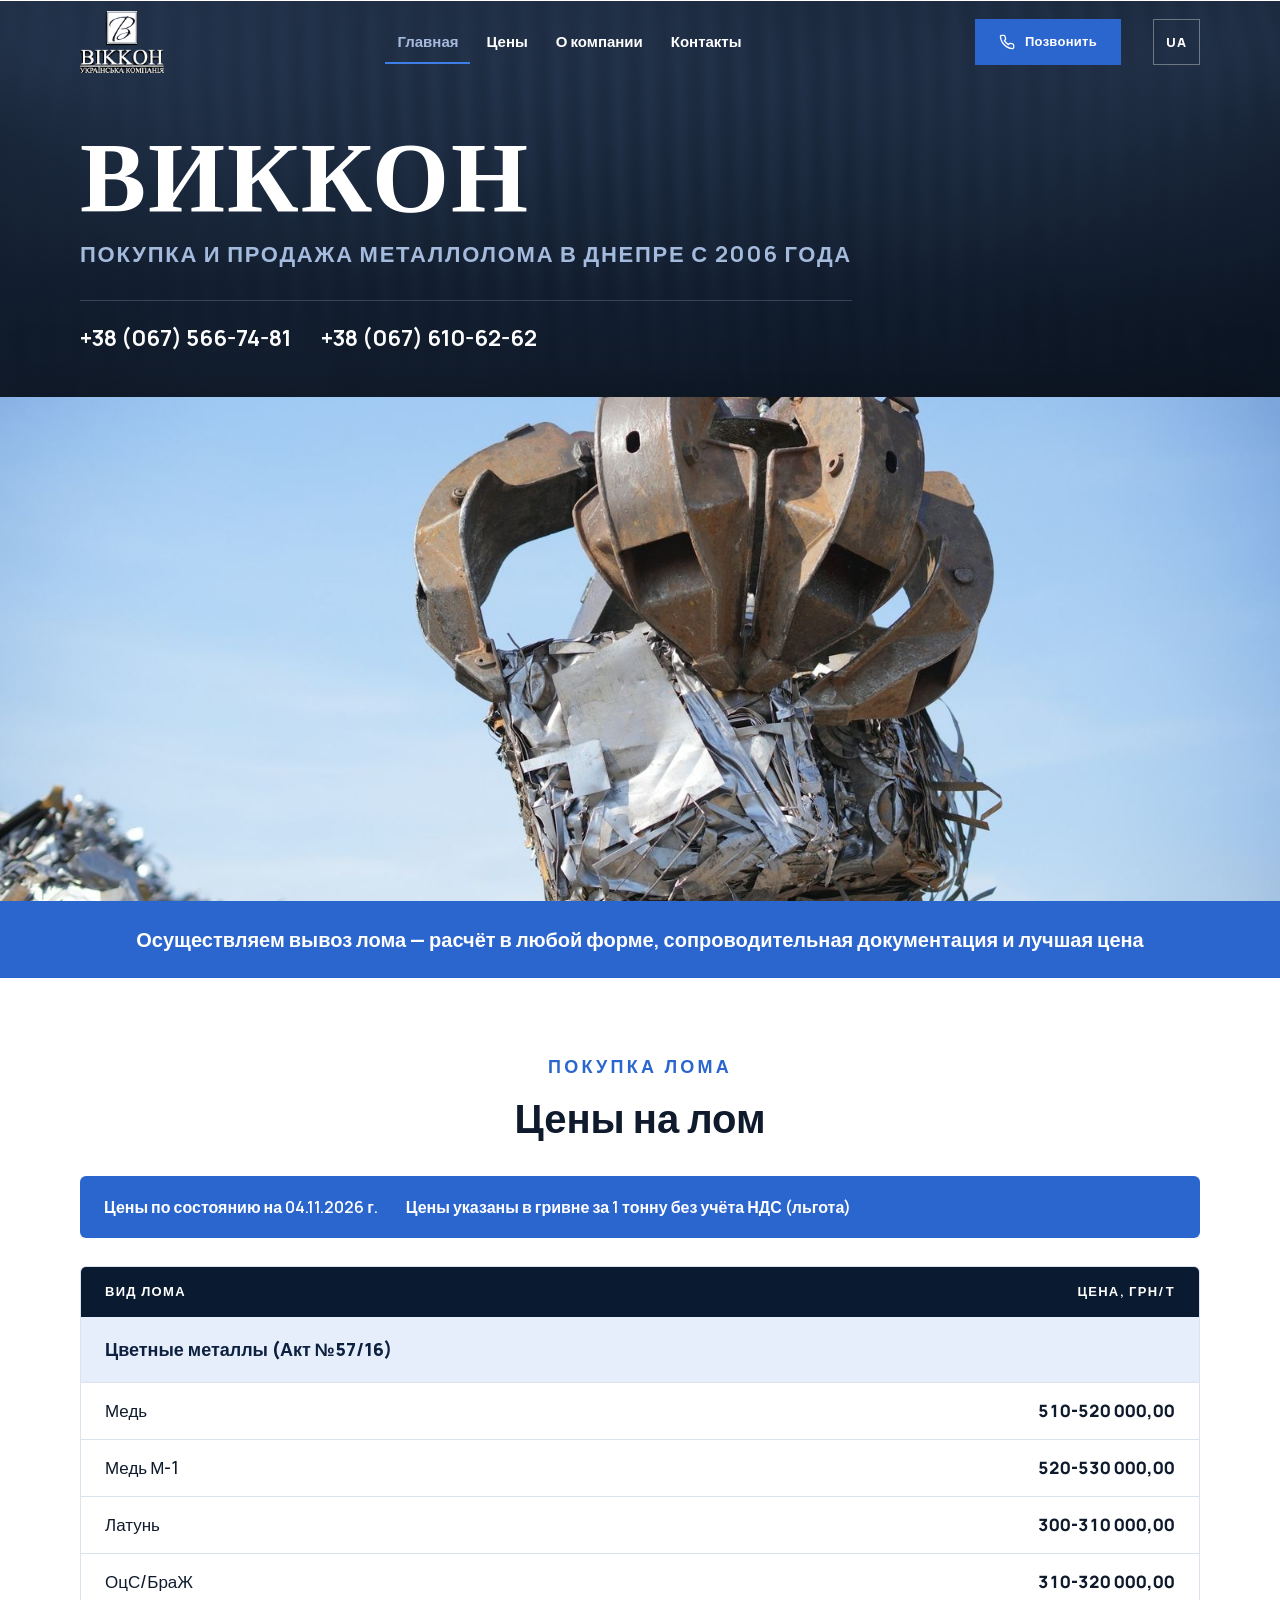
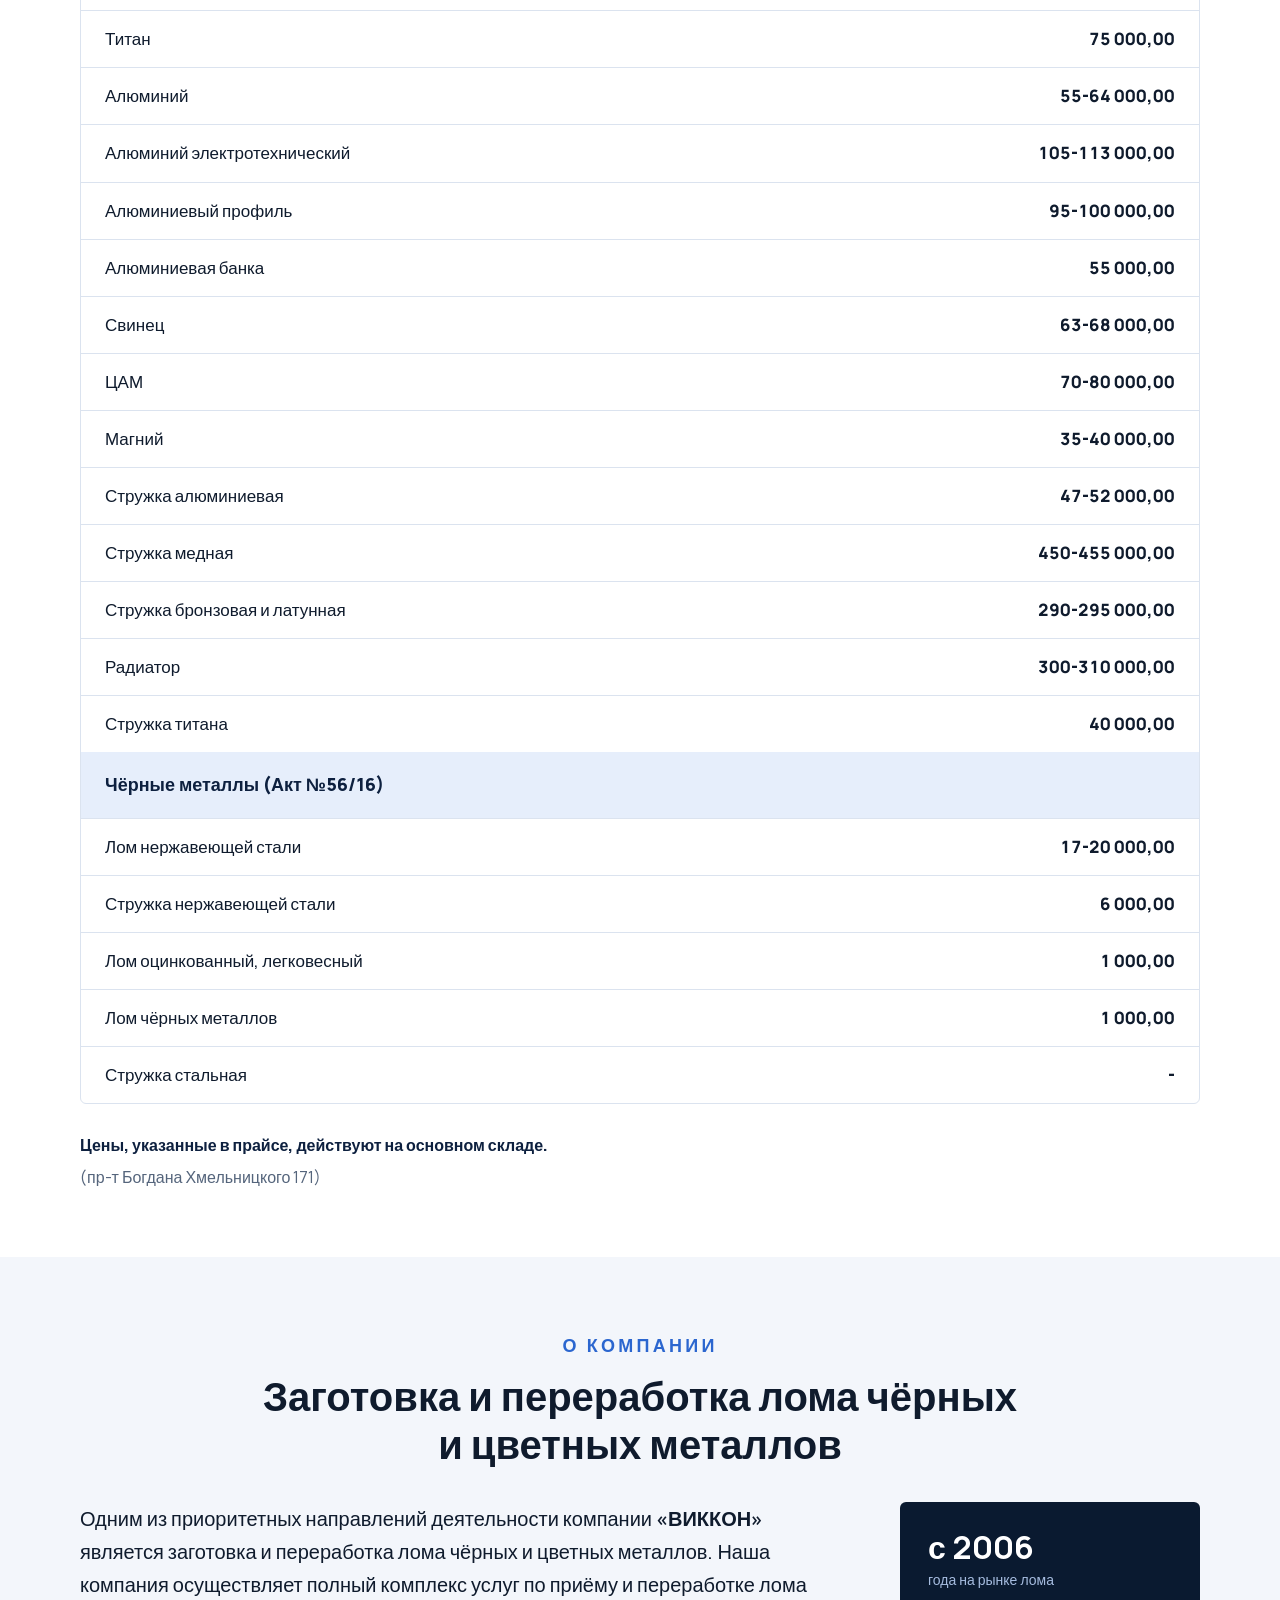
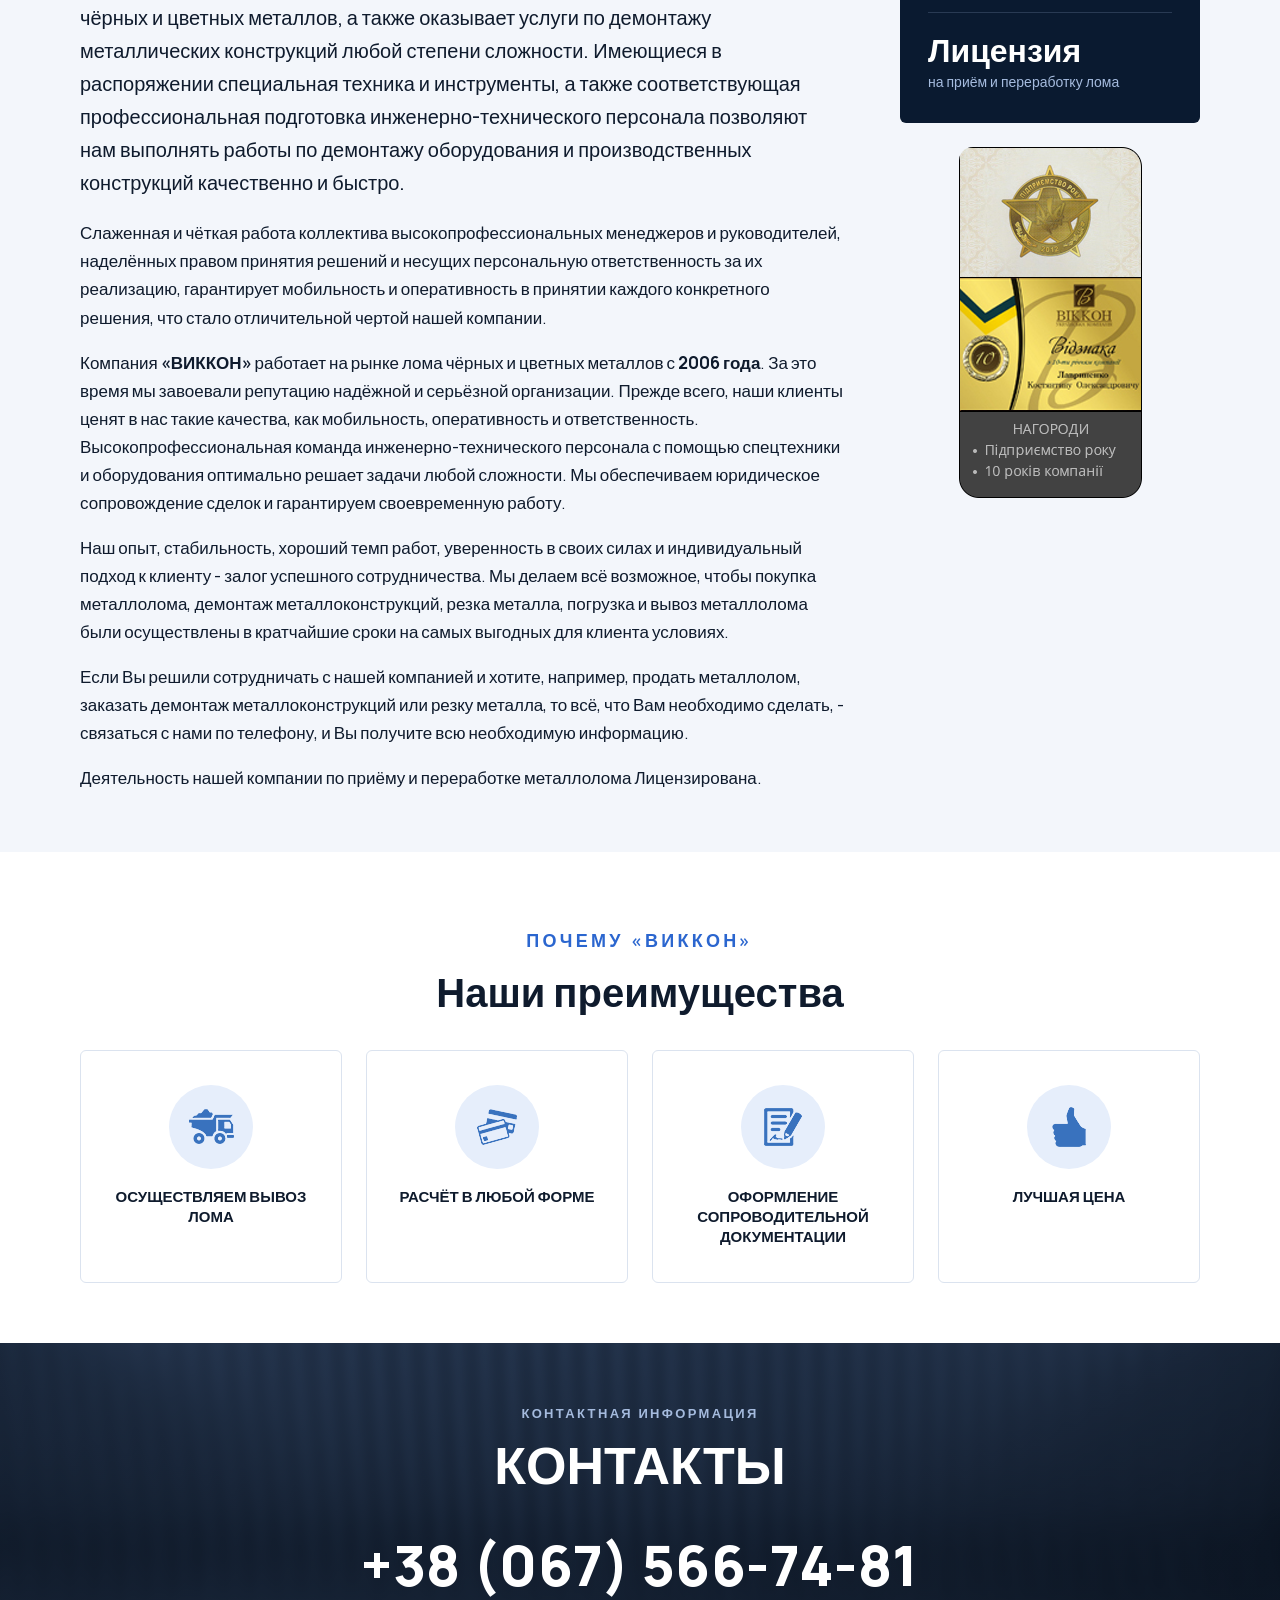
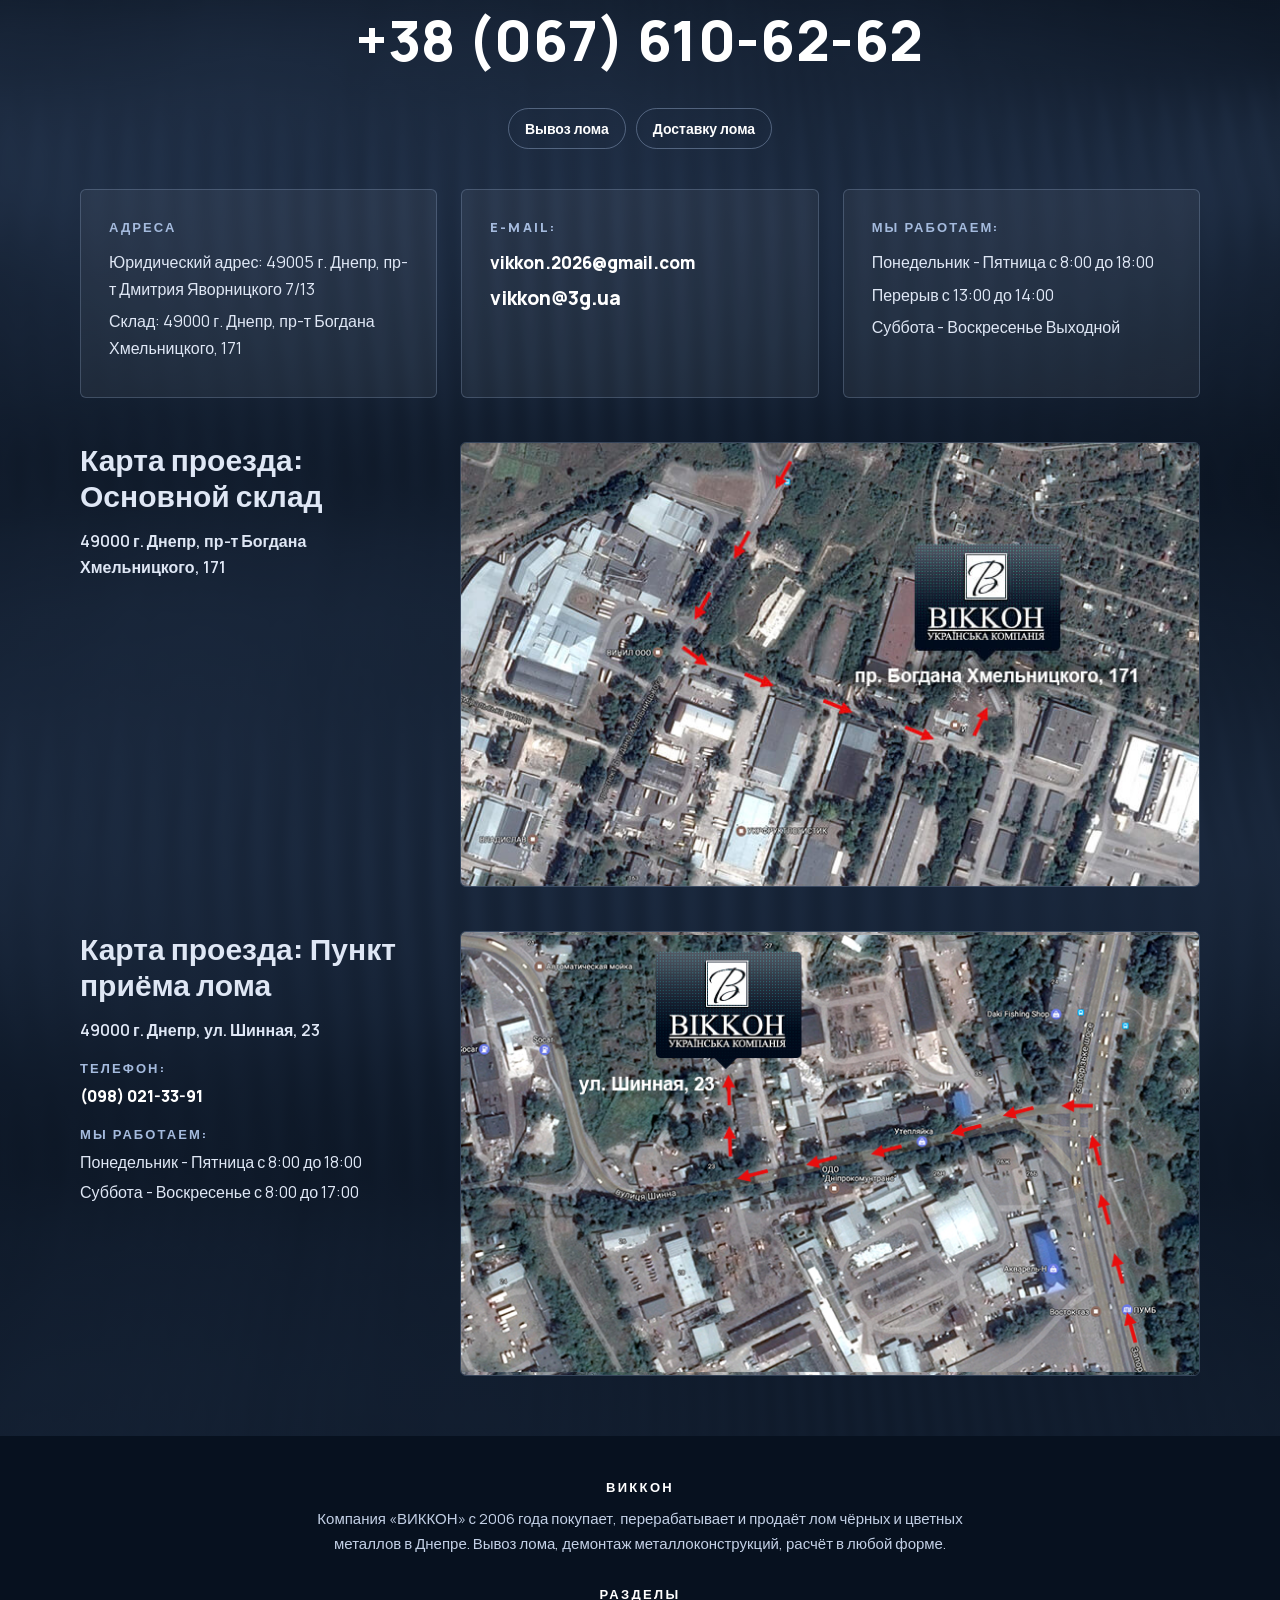
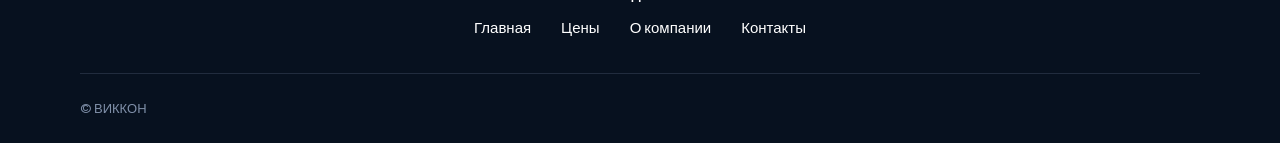
==== commit 1e42c0e1: "Контакты на тёмном фоне над подвалом, меньше отступы, подвал без номеров - Блок контактной информаци" ====
--- a/rus/index.html
+++ b/rus/index.html
@@ -8,7 +8,8 @@
 	<meta name="description" content="Компания «ВИККОН» с 2006 года покупает, перерабатывает и продаёт лом чёрных и цветных металлов в Днепре. Вывоз лома, демонтаж металлоконструкций, расчёт в любой форме.">
 	<link rel="alternate" hreflang="uk" href="../">
 	<link rel="alternate" hreflang="ru" href="./">
-	<link rel="icon" href="../favicon.ico" type="image/x-icon">
+	<link rel="icon" href="../favicon.ico" sizes="16x16 32x32 48x48" type="image/x-icon">
+	<link rel="apple-touch-icon" href="../apple-touch-icon.png">
 	<link rel="preload" href="../assets/fonts/manrope-cyrillic.woff2" as="font" type="font/woff2" crossorigin>
 	<link rel="stylesheet" href="../assets/css/style.css">
 	<script>document.documentElement.classList.add('js');</script>
@@ -190,12 +191,21 @@
 			</div>
 		</section>
 
-		<section class="section section--soft" id="contacts" aria-labelledby="contacts-title">
-			<div class="container">
-				<div class="section-title">
-					<p class="eyebrow">Контактная информация</p>
-					<h2 id="contacts-title">Контакты</h2>
-				</div>
+
+		<section class="cta metal" id="contacts" aria-labelledby="contacts-title">
+			<div class="container">
+				<p class="eyebrow">Контактная информация</p>
+				<h2 id="contacts-title">Контакты</h2>
+				<ul class="cta-phones">
+					<li><a href="tel:+380675667481">+38 (067) 566-74-81</a></li>
+					<li><a href="tel:+380676106262">+38 (067) 610-62-62</a></li>
+				</ul>
+				<p class="visually-hidden">Дополнительно предоставляем:</p>
+				<ul class="chips" aria-label="Дополнительно предоставляем">
+					<li>Вывоз лома</li>
+					<li>Доставку лома</li>
+				</ul>
+
 				<div class="contact-cards">
 					<section class="contact-card" aria-labelledby="c-addr">
 						<h3 id="c-addr">Адреса</h3>
@@ -204,13 +214,8 @@
 							<p>Склад: 49000 г. Днепр, пр-т Богдана Хмельницкого, 171</p>
 						</address>
 					</section>
-					<section class="contact-card" aria-labelledby="c-phones">
-						<h3 id="c-phones">Телефоны:</h3>
-						<ul>
-							<li><a href="tel:+380675667481">(067) 566-74-81</a></li>
-							<li><a href="tel:+380676106262">(067) 610-62-62</a></li>
-						</ul>
-						<h3 id="c-email" class="contact-card__next">E-mail:</h3>
+					<section class="contact-card" aria-labelledby="c-email">
+						<h3 id="c-email">E-mail:</h3>
 						<ul>
 							<li class="contact-email-main"><a href="mailto:vikkon.2026@gmail.com">vikkon.2026@gmail.com</a></li>
 							<li><a href="mailto:vikkon@3g.ua">vikkon@3g.ua</a></li>
@@ -254,51 +259,23 @@
 				</section>
 			</div>
 		</section>
-
-		<section class="cta metal" id="call" aria-labelledby="cta-title">
-			<div class="container">
-				<h2 id="cta-title">Телефоны для связи</h2>
-				<ul class="cta-phones">
-					<li><a href="tel:+380675667481">+38 (067) 566-74-81</a></li>
-					<li><a href="tel:+380676106262">+38 (067) 610-62-62</a></li>
-				</ul>
-				<p><a class="btn" href="tel:+380675667481"><svg width="16" height="16" viewBox="0 0 24 24" aria-hidden="true"><path d="M22 16.92v3a2 2 0 0 1-2.18 2 19.8 19.8 0 0 1-8.63-3.07 19.5 19.5 0 0 1-6-6A19.8 19.8 0 0 1 2.12 4.18 2 2 0 0 1 4.11 2h3a2 2 0 0 1 2 1.72c.13.96.36 1.9.7 2.81a2 2 0 0 1-.45 2.11L8.09 9.91a16 16 0 0 0 6 6l1.27-1.27a2 2 0 0 1 2.11-.45c.91.34 1.85.57 2.81.7A2 2 0 0 1 22 16.92z" fill="none" stroke="currentColor" stroke-width="2" stroke-linecap="round" stroke-linejoin="round"/></svg> Позвонить</a></p>
-				<div class="cta-extra">
-					<p class="visually-hidden">Дополнительно предоставляем:</p>
-					<ul class="chips" aria-label="Дополнительно предоставляем">
-						<li>Вывоз лома</li>
-						<li>Доставку лома</li>
-					</ul>
-					<p>e-mail: <a href="mailto:Vikkon@3g.ua">Vikkon@3g.ua</a></p>
-				</div>
-			</div>
-		</section>
 	</main>
 
 	<footer class="site-footer">
 		<div class="container">
-			<div class="footer-grid">
-				<div>
-					<h2>ВИККОН</h2>
-					<p>Компания «ВИККОН» с 2006 года покупает, перерабатывает и продаёт лом чёрных и цветных металлов в Днепре. Вывоз лома, демонтаж металлоконструкций, расчёт в любой форме.</p>
-				</div>
-				<nav aria-label="Меню в подвале">
-					<h2>Разделы</h2>
-					<ul>
-						<li><a href="#top">Главная</a></li>
-						<li><a href="#prices">Цены</a></li>
-						<li><a href="#about">О компании</a></li>
-						<li><a href="#contacts">Контакты</a></li>
-					</ul>
-				</nav>
-				<div>
-					<h2>Контакты</h2>
-					<p><a href="tel:+380675667481">+38 (067) 566-74-81</a><br>
-					<a href="tel:+380676106262">+38 (067) 610-62-62</a></p>
-					<p><a href="mailto:Vikkon@3g.ua">Vikkon@3g.ua</a></p>
-					<p>г. Днепр, пр-т Богдана Хмельницкого, 171</p>
-				</div>
-			</div>
+			<div class="footer-about">
+				<h2>ВИККОН</h2>
+				<p>Компания «ВИККОН» с 2006 года покупает, перерабатывает и продаёт лом чёрных и цветных металлов в Днепре. Вывоз лома, демонтаж металлоконструкций, расчёт в любой форме.</p>
+			</div>
+			<nav class="footer-nav" aria-label="Меню в подвале">
+				<h2>Разделы</h2>
+				<ul>
+					<li><a href="#top">Главная</a></li>
+					<li><a href="#prices">Цены</a></li>
+					<li><a href="#about">О компании</a></li>
+					<li><a href="#contacts">Контакты</a></li>
+				</ul>
+			</nav>
 			<div class="footer-bottom">
 				<span>&copy; ВИККОН</span>
 			</div>
--- a/assets/css/style.css
+++ b/assets/css/style.css
@@ -534,7 +534,7 @@
 /* ---------- Секции ---------- */
 
 .section {
-	padding: 84px 0;
+	padding: 60px 0;
 }
 .section--soft {
 	background: var(--soft);
@@ -542,7 +542,7 @@
 
 .section-title {
 	max-width: 780px;
-	margin: 0 auto 48px;
+	margin: 0 auto 34px;
 	text-align: center;
 }
 .section-title .eyebrow {
@@ -736,9 +736,50 @@
 /* ---------- Блок с телефонами ---------- */
 
 .cta {
-	padding: 88px 0;
+	padding: 60px 0;
 	color: #fff;
 	text-align: center;
+}
+
+/* Контакты внутри тёмного блока: карточки и карты проезда */
+.cta .eyebrow {
+	margin-bottom: 10px;
+}
+.cta .chips {
+	margin-bottom: 0;
+}
+.cta .contact-cards {
+	margin-top: 40px;
+	text-align: left;
+}
+.cta .contact-card {
+	background: rgba(255, 255, 255, 0.05);
+	border-color: rgba(165, 187, 222, 0.25);
+	color: #dfe7f5;
+}
+.cta .contact-card h3,
+.cta .location h3 {
+	color: var(--blue-300);
+}
+.cta .contact-card a,
+.cta .location a {
+	color: #fff;
+}
+.cta .contact-card a:hover,
+.cta .location a:hover {
+	color: var(--blue-300);
+}
+.cta .location {
+	margin-top: 44px;
+	color: #dfe7f5;
+	text-align: left;
+}
+.cta .location h2 {
+	font-size: clamp(22px, 3vw, 30px);
+	text-transform: none;
+}
+.cta .location__map {
+	border-color: rgba(165, 187, 222, 0.25);
 }
 .cta h2 {
 	font-size: clamp(28px, 5vw, 52px);
@@ -791,7 +832,7 @@
 /* ---------- Подвал ---------- */
 
 .site-footer {
-	padding: 64px 0 28px;
+	padding: 44px 0 24px;
 	background: var(--navy-950);
 	color: #c3d0e6;
 	font-size: 15px;
@@ -827,6 +868,32 @@
 .site-footer a[aria-current="page"] {
 	color: var(--blue-300);
 }
+/* Подвал одностраничной версии: о компании, разделы в ряд, строка с названием */
+.footer-about {
+	max-width: 680px;
+	margin: 0 auto 30px;
+	text-align: center;
+}
+.footer-about h2 {
+	margin-bottom: 12px;
+}
+.footer-nav {
+	padding-bottom: 32px;
+	text-align: center;
+}
+.footer-nav h2 {
+	margin-bottom: 14px;
+}
+.footer-nav ul {
+	display: flex;
+	flex-wrap: wrap;
+	justify-content: center;
+	gap: 6px 30px;
+}
+.footer-nav li {
+	margin: 0;
+}
+
 .footer-bottom {
 	display: flex;
 	flex-wrap: wrap;
@@ -1269,10 +1336,10 @@
 
 @media (max-width: 640px) {
 	.section {
-		padding: 56px 0;
+		padding: 44px 0;
 	}
 	.cta {
-		padding: 60px 0;
+		padding: 44px 0;
 	}
 	.page-hero {
 		padding: calc(var(--header-h) + 36px) 0 40px;
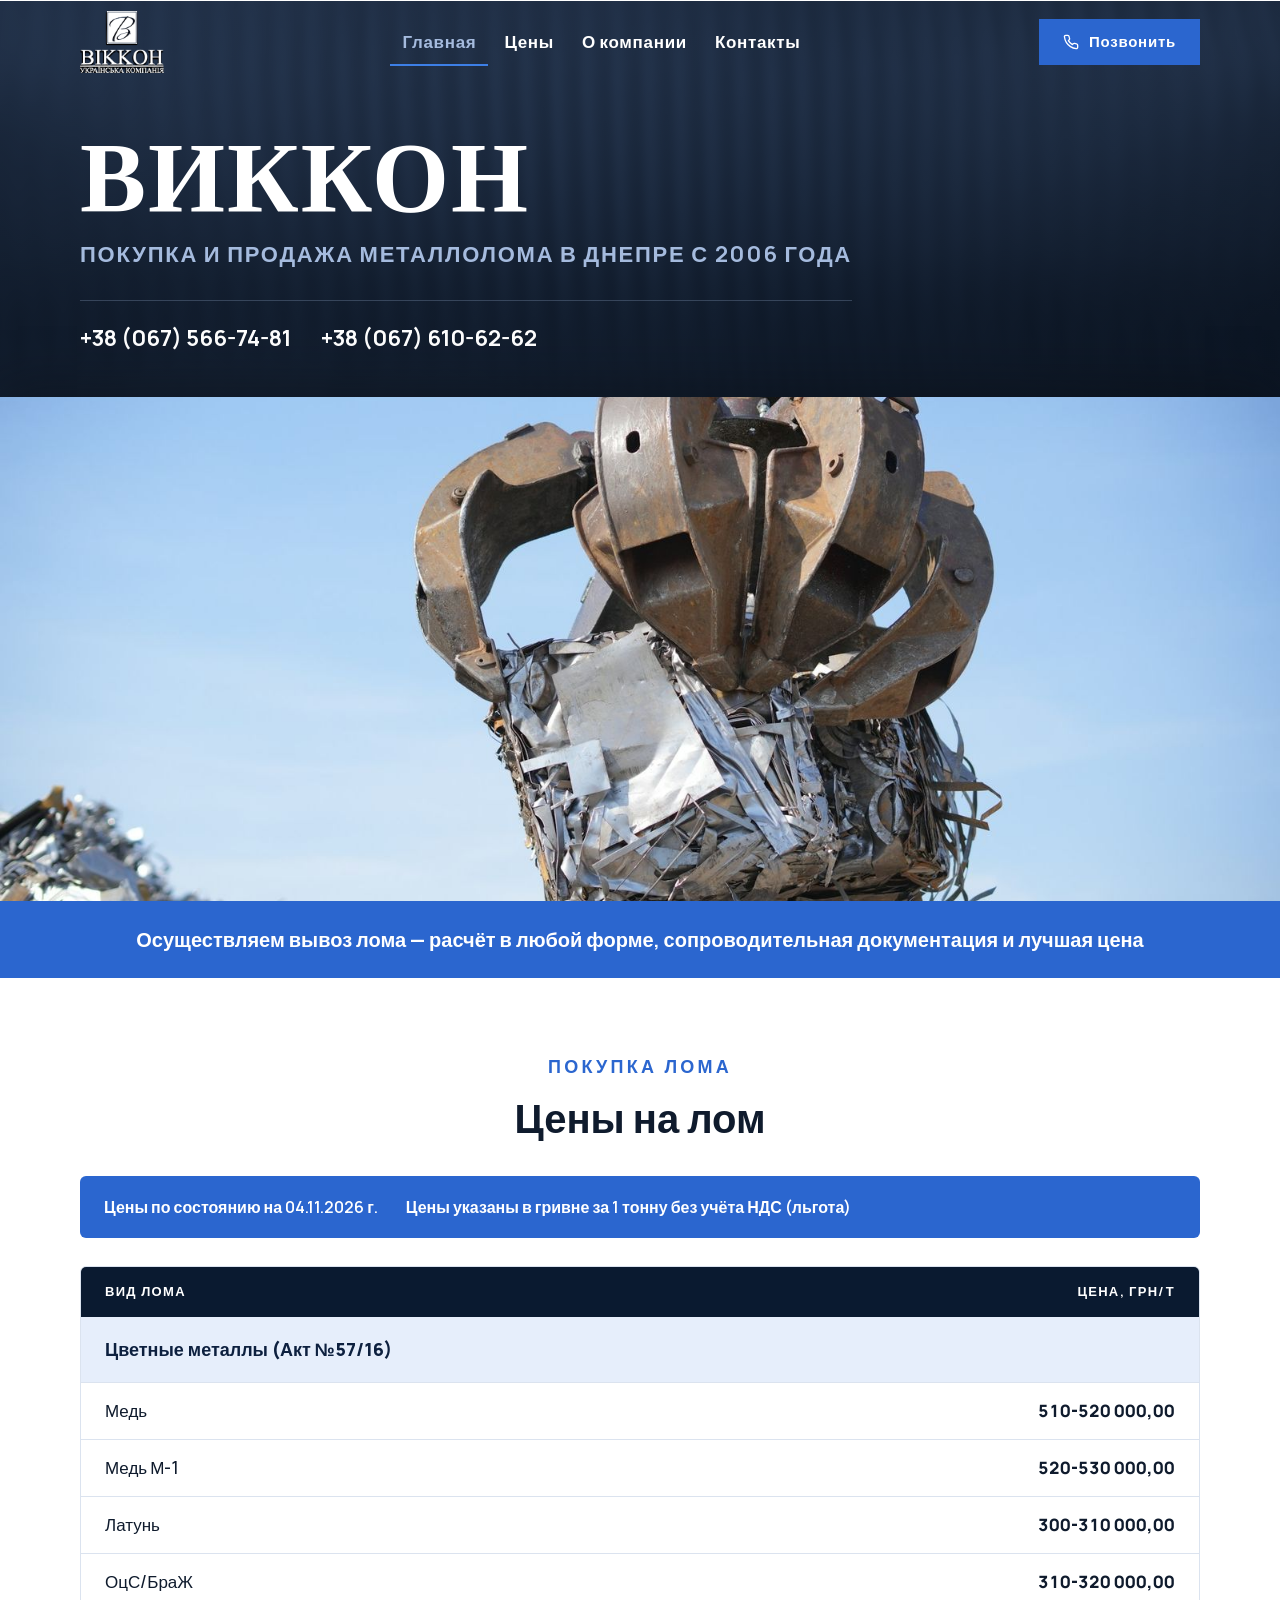
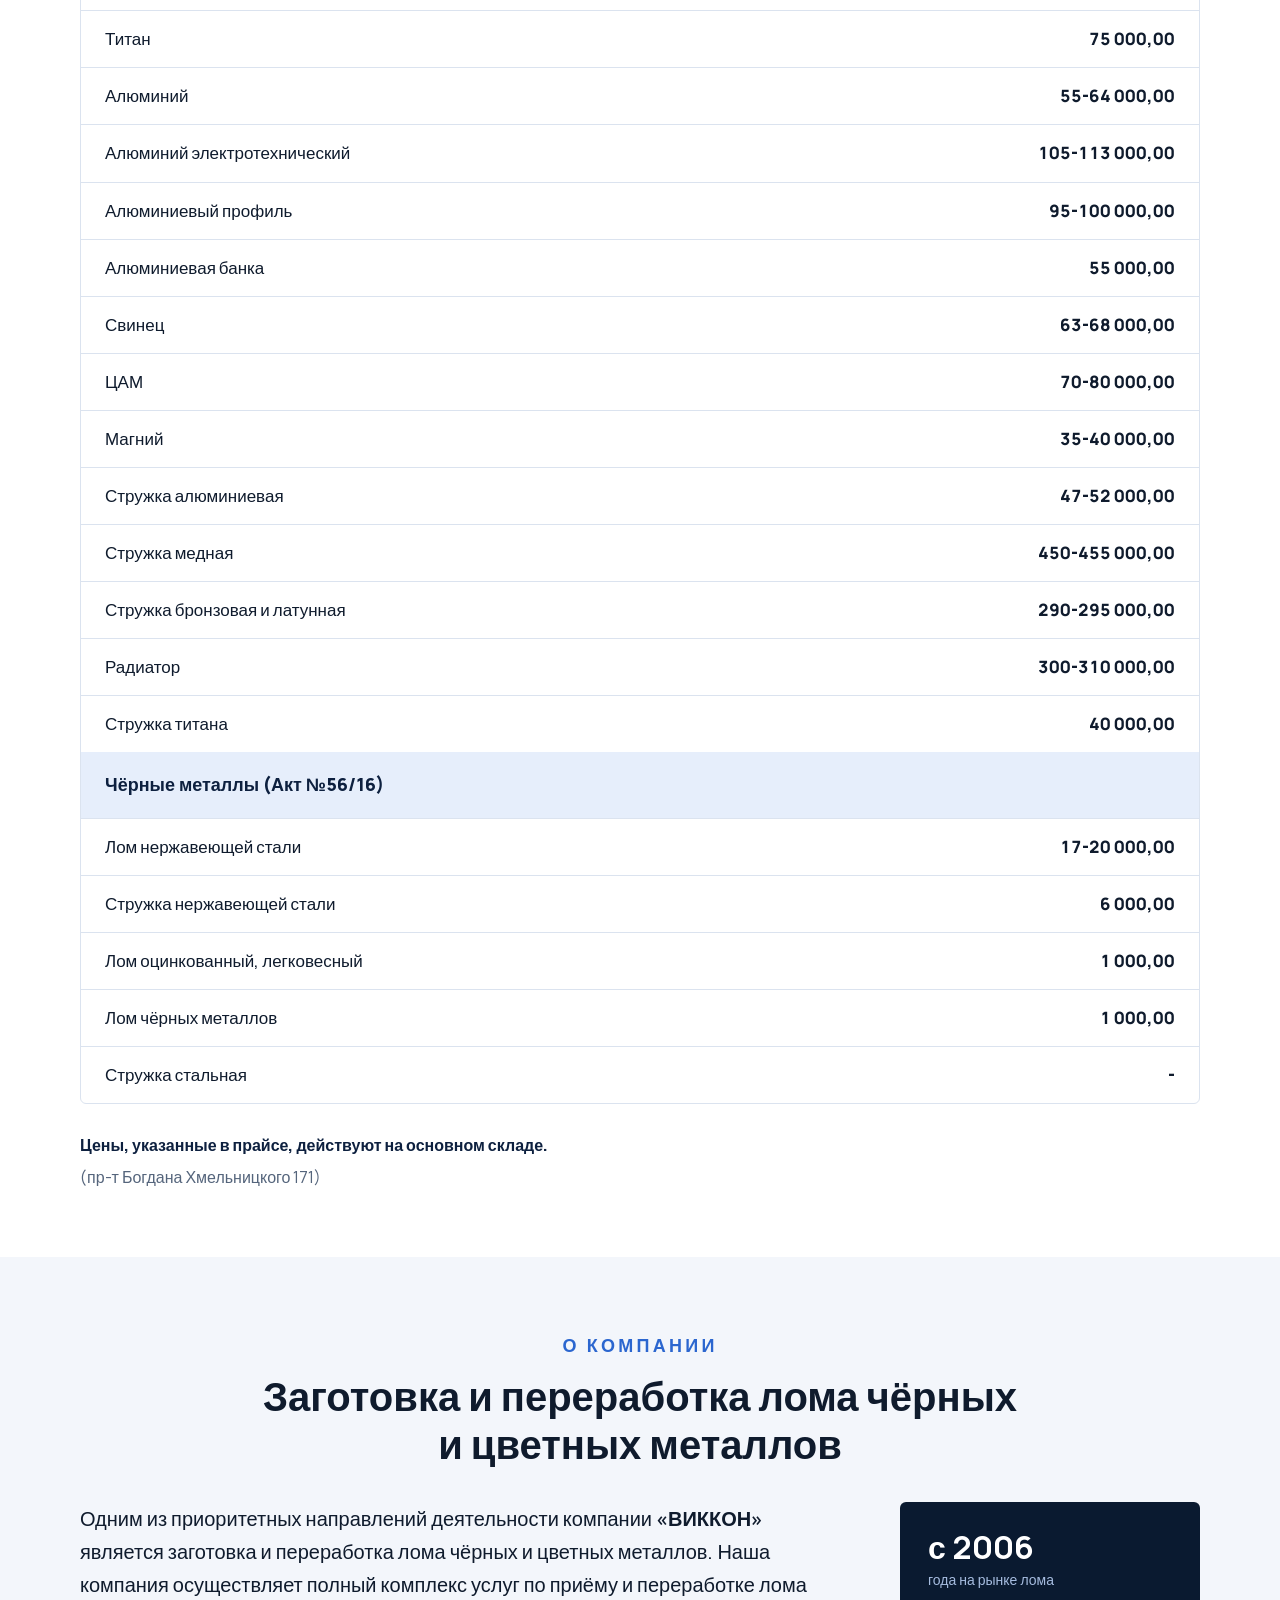
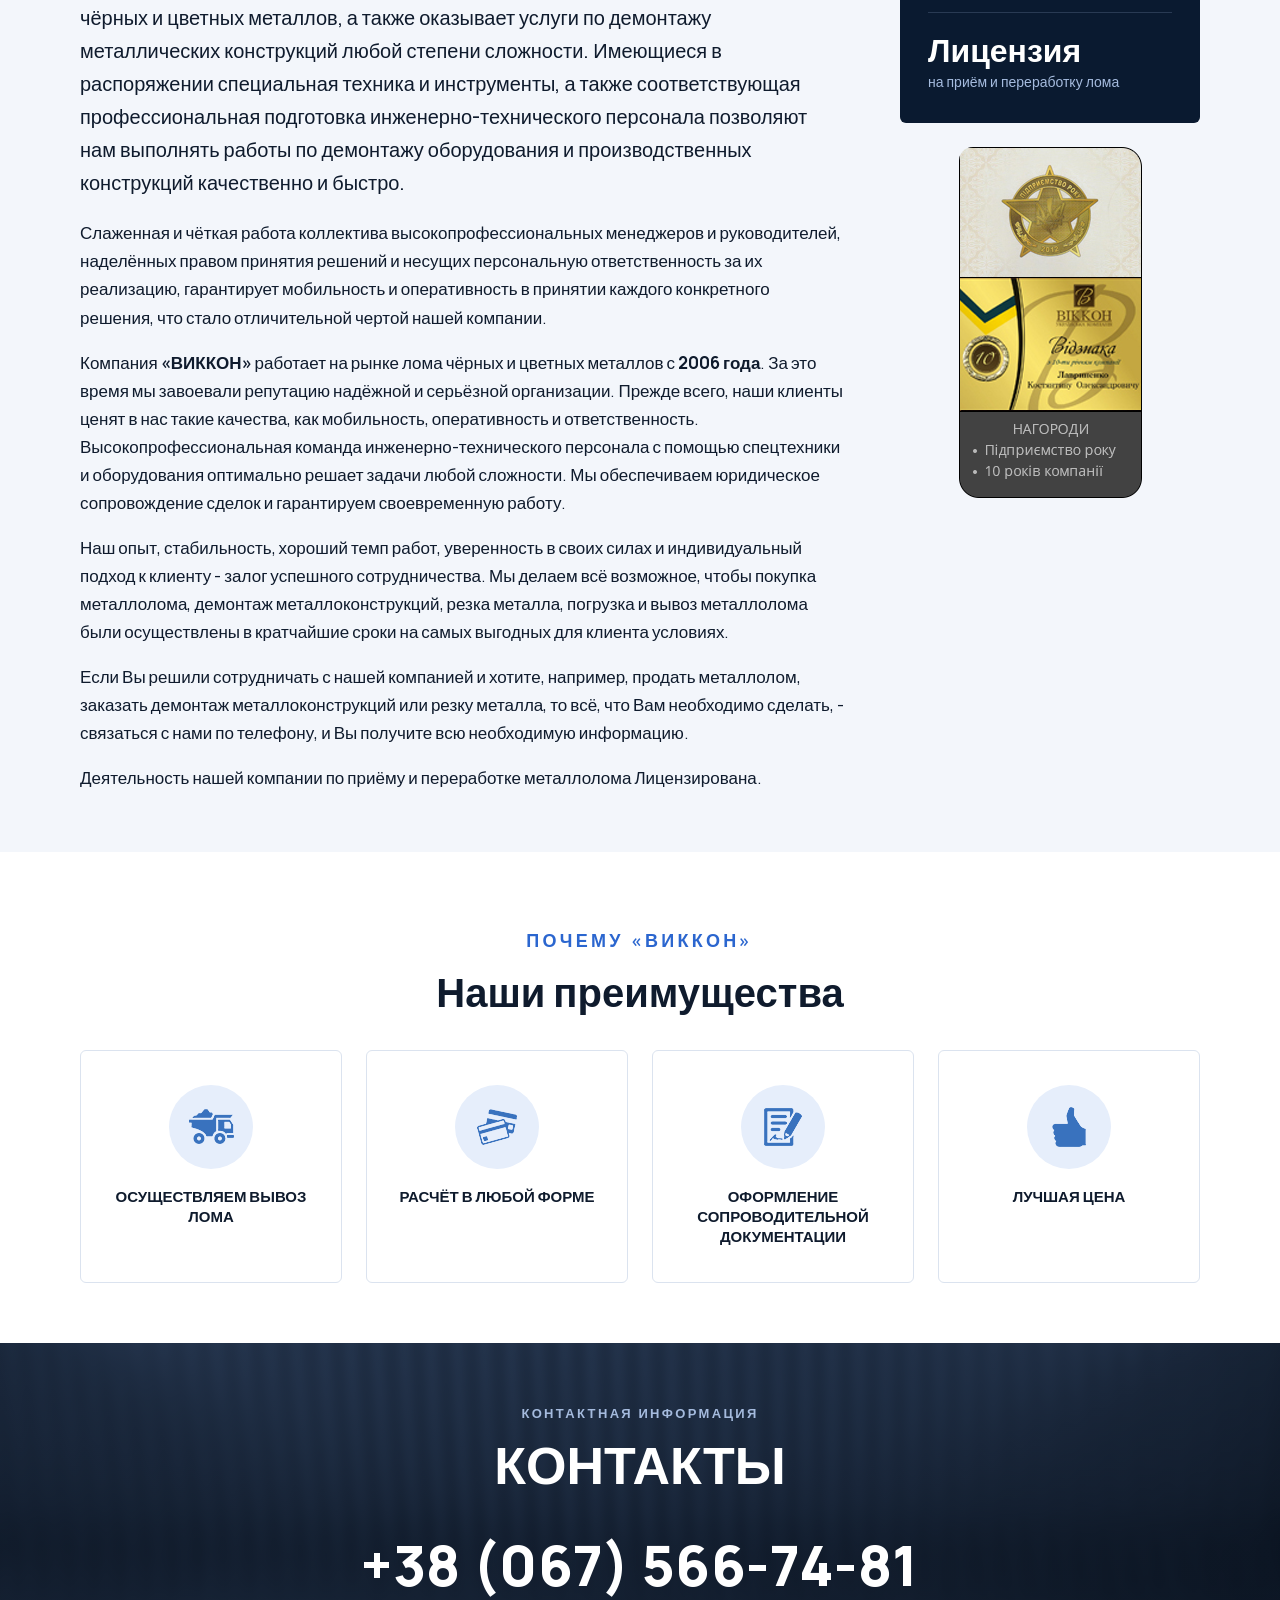
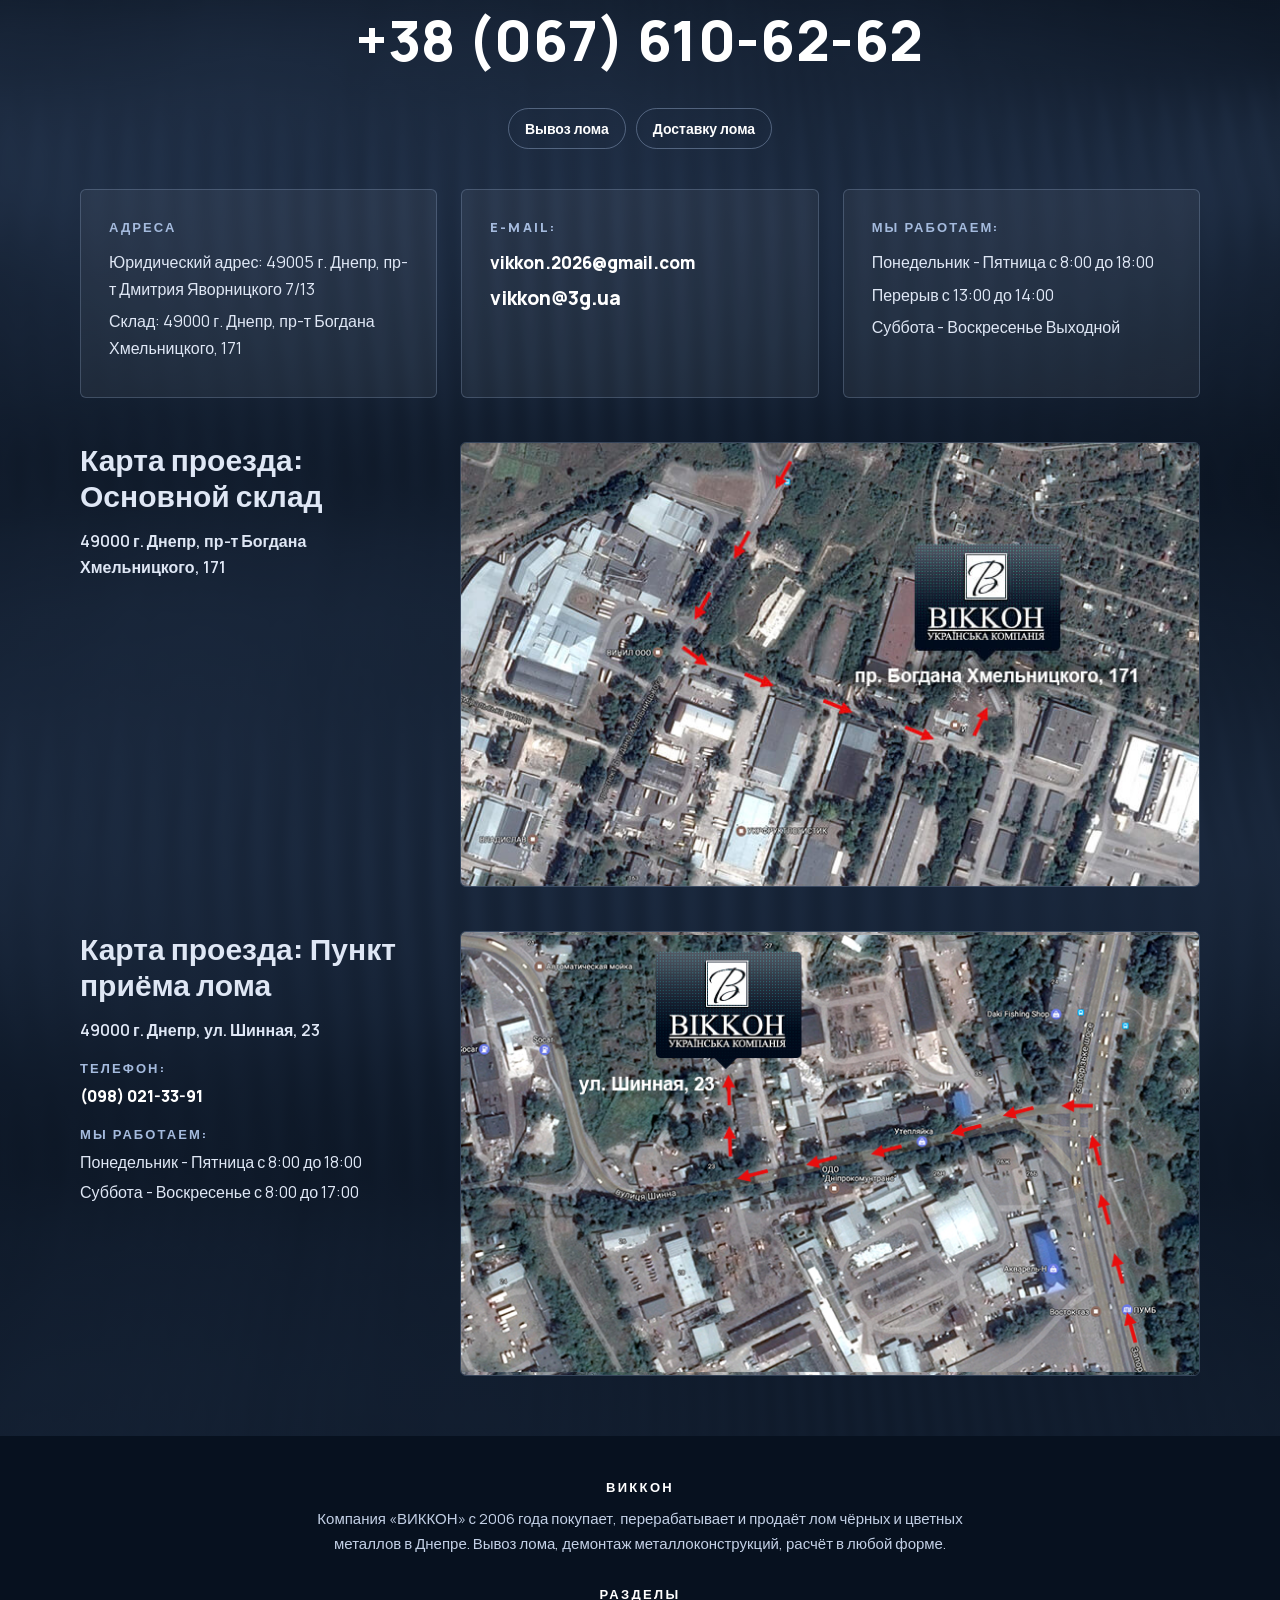
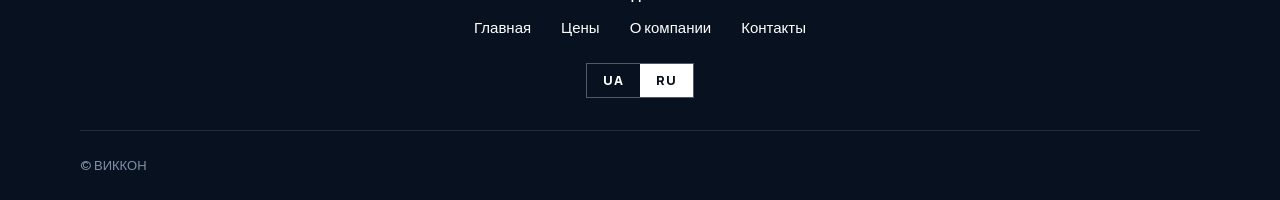
==== commit 3aed692f: "Переключатель языка перенесён в подвал, текст в шапке крупнее - Кнопка языка убрана из шапки; в подв" ====
--- a/rus/index.html
+++ b/rus/index.html
@@ -33,7 +33,6 @@
 				</ul>
 			</nav>
 			<a class="btn btn--sm nav-cta" href="tel:+380675667481"><svg width="16" height="16" viewBox="0 0 24 24" aria-hidden="true"><path d="M22 16.92v3a2 2 0 0 1-2.18 2 19.8 19.8 0 0 1-8.63-3.07 19.5 19.5 0 0 1-6-6A19.8 19.8 0 0 1 2.12 4.18 2 2 0 0 1 4.11 2h3a2 2 0 0 1 2 1.72c.13.96.36 1.9.7 2.81a2 2 0 0 1-.45 2.11L8.09 9.91a16 16 0 0 0 6 6l1.27-1.27a2 2 0 0 1 2.11-.45c.91.34 1.85.57 2.81.7A2 2 0 0 1 22 16.92z" fill="none" stroke="currentColor" stroke-width="2" stroke-linecap="round" stroke-linejoin="round"/></svg> <span>Позвонить</span></a>
-			<a class="lang" href="../" lang="uk" hreflang="uk" aria-label="Українська версія сайту">UA</a>
 			<button class="nav-toggle" type="button" aria-expanded="false" aria-controls="site-nav" aria-label="Меню"><span></span></button>
 		</div>
 	</header>
@@ -275,6 +274,10 @@
 					<li><a href="#about">О компании</a></li>
 					<li><a href="#contacts">Контакты</a></li>
 				</ul>
+				<div class="lang-toggle" role="group" aria-label="Язык сайта">
+					<a href="../" lang="uk" hreflang="uk">UA</a>
+					<a href="./" lang="ru" hreflang="ru" aria-current="true">RU</a>
+				</div>
 			</nav>
 			<div class="footer-bottom">
 				<span>&copy; ВИККОН</span>
--- a/assets/css/style.css
+++ b/assets/css/style.css
@@ -285,8 +285,9 @@
 	display: block;
 	padding: 10px 12px;
 	color: #fff;
-	font-size: 15px;
+	font-size: 17px;
 	font-weight: 600;
+	letter-spacing: 0.04em;
 	white-space: nowrap;
 }
 .site-nav a:hover {
@@ -296,45 +297,13 @@
 .site-nav a.is-active {
 	color: var(--blue-300);
 	box-shadow: inset 0 -2px 0 var(--blue-500);
-}
-
-/* Кнопка языка: одна кнопка с другим языком (на UA-странице — RU и наоборот).
-   На широких экранах стоит отдельно в самом правом углу окна. */
-.lang {
-	display: inline-flex;
-	flex: none;
-	align-items: center;
-	justify-content: center;
-	min-width: 46px;
-	height: var(--header-btn);
-	margin-left: 10px;
-	padding: 0 12px;
-	border: 1px solid rgba(255, 255, 255, 0.35);
-	color: #fff;
-	font-size: 13px;
-	font-weight: 800;
-	letter-spacing: 0.08em;
-	line-height: 1;
-	transition: background 0.2s, color 0.2s, border-color 0.2s;
-}
-.lang:hover {
-	border-color: #fff;
-	background: #fff;
-	color: var(--navy-950);
-}
-@media (min-width: 1360px) {
-	.lang {
-		position: absolute;
-		top: 50%;
-		right: max(24px, env(safe-area-inset-right));
-		margin: 0;
-		transform: translateY(-50%);
-	}
 }
 
 .site-header .nav-cta {
 	height: var(--header-btn);
 	padding-block: 0;
+	font-size: 15px;
+	letter-spacing: 0.05em;
 }
 
 .nav-toggle {
@@ -894,6 +863,29 @@
 	margin: 0;
 }
 
+/* Переключатель языка в подвале, под разделами */
+.lang-toggle {
+	display: inline-flex;
+	margin-top: 22px;
+	border: 1px solid rgba(255, 255, 255, 0.3);
+}
+.lang-toggle a {
+	padding: 10px 16px;
+	color: #fff;
+	font-size: 13px;
+	font-weight: 800;
+	letter-spacing: 0.08em;
+	line-height: 1;
+}
+.lang-toggle a:hover {
+	background: rgba(255, 255, 255, 0.12);
+	color: #fff;
+}
+.site-footer .lang-toggle a[aria-current="true"] {
+	background: #fff;
+	color: var(--navy-950);
+}
+
 .footer-bottom {
 	display: flex;
 	flex-wrap: wrap;
@@ -1265,17 +1257,7 @@
 		margin-left: auto;
 		padding-inline: 14px;
 	}
-	/* Кнопка языка — внутри раскрытого меню, под пунктами */
-	.lang {
-		order: 6;
-		margin: 0 0 14px;
-	}
-	.js .lang {
-		display: none;
-	}
-	.js .site-header.menu-open .lang {
-		display: inline-flex;
-	}
+
 	.site-nav {
 		flex-basis: 100%;
 		order: 5;
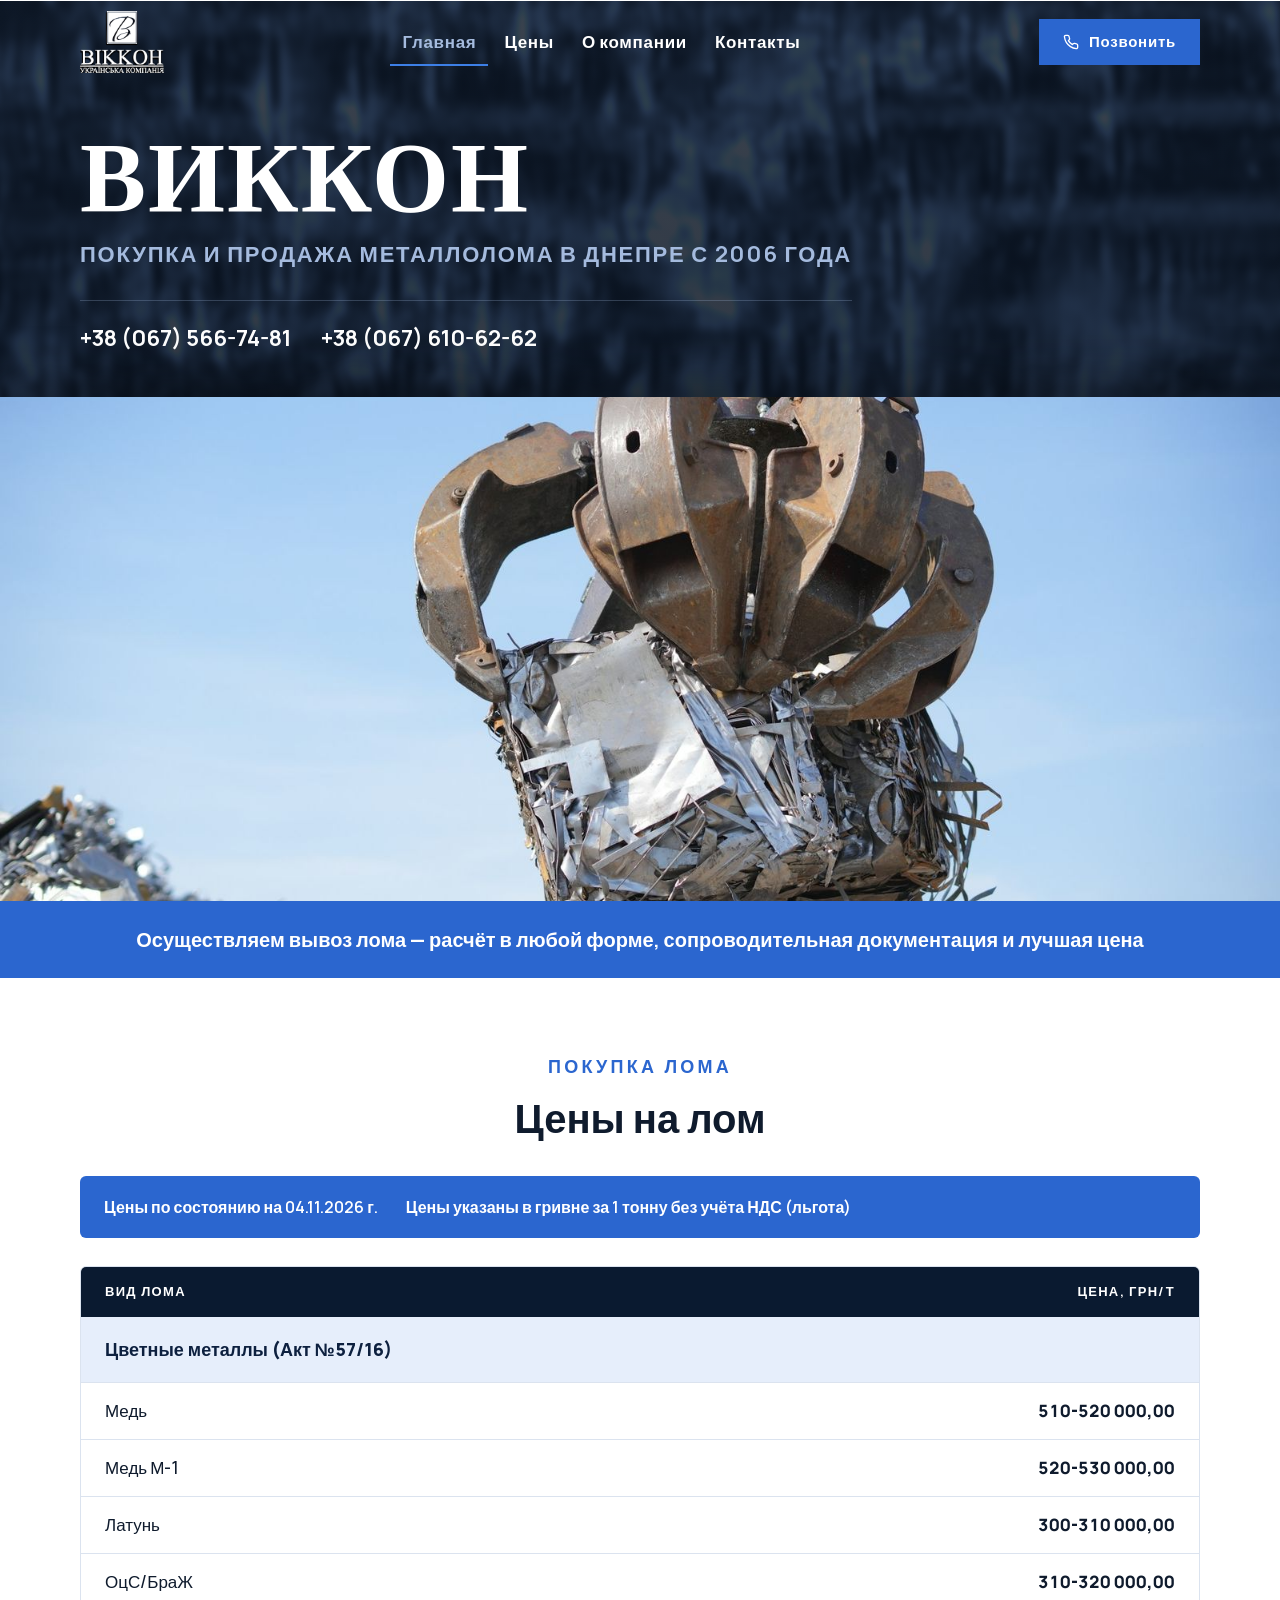
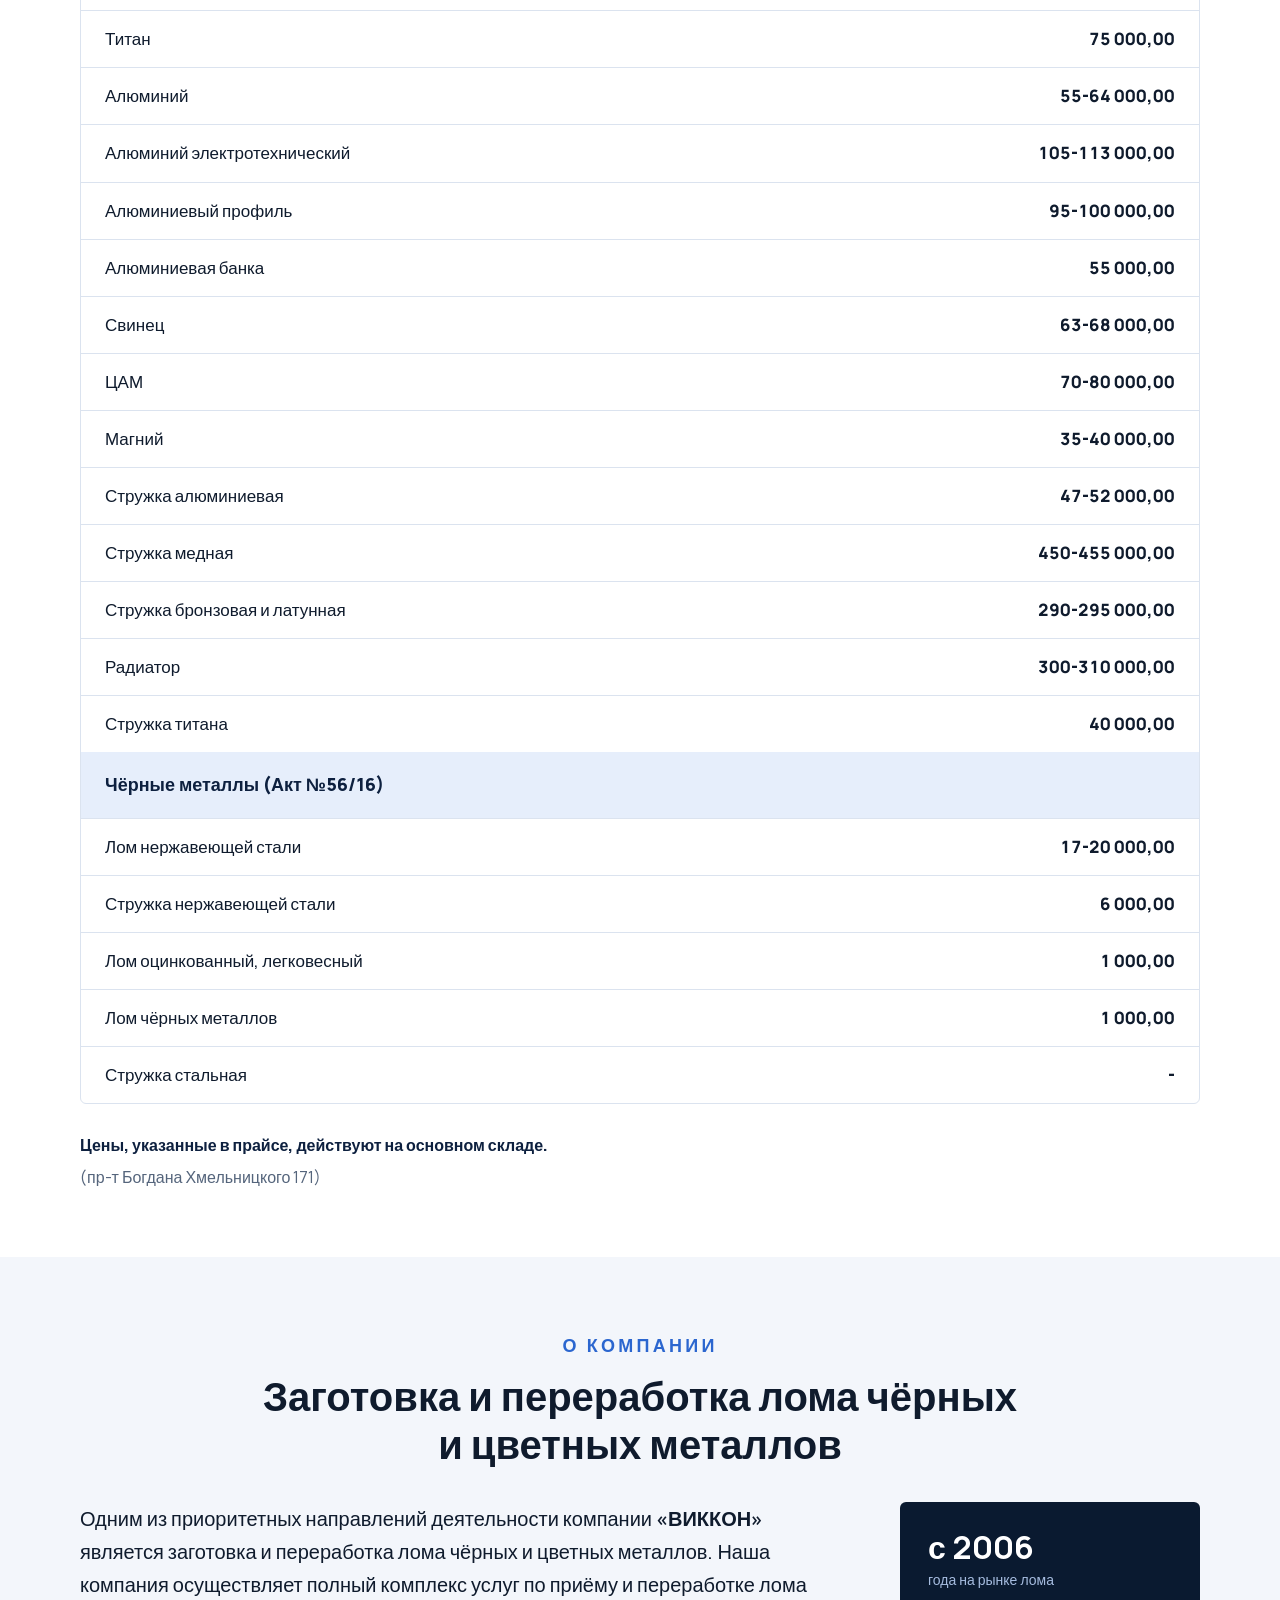
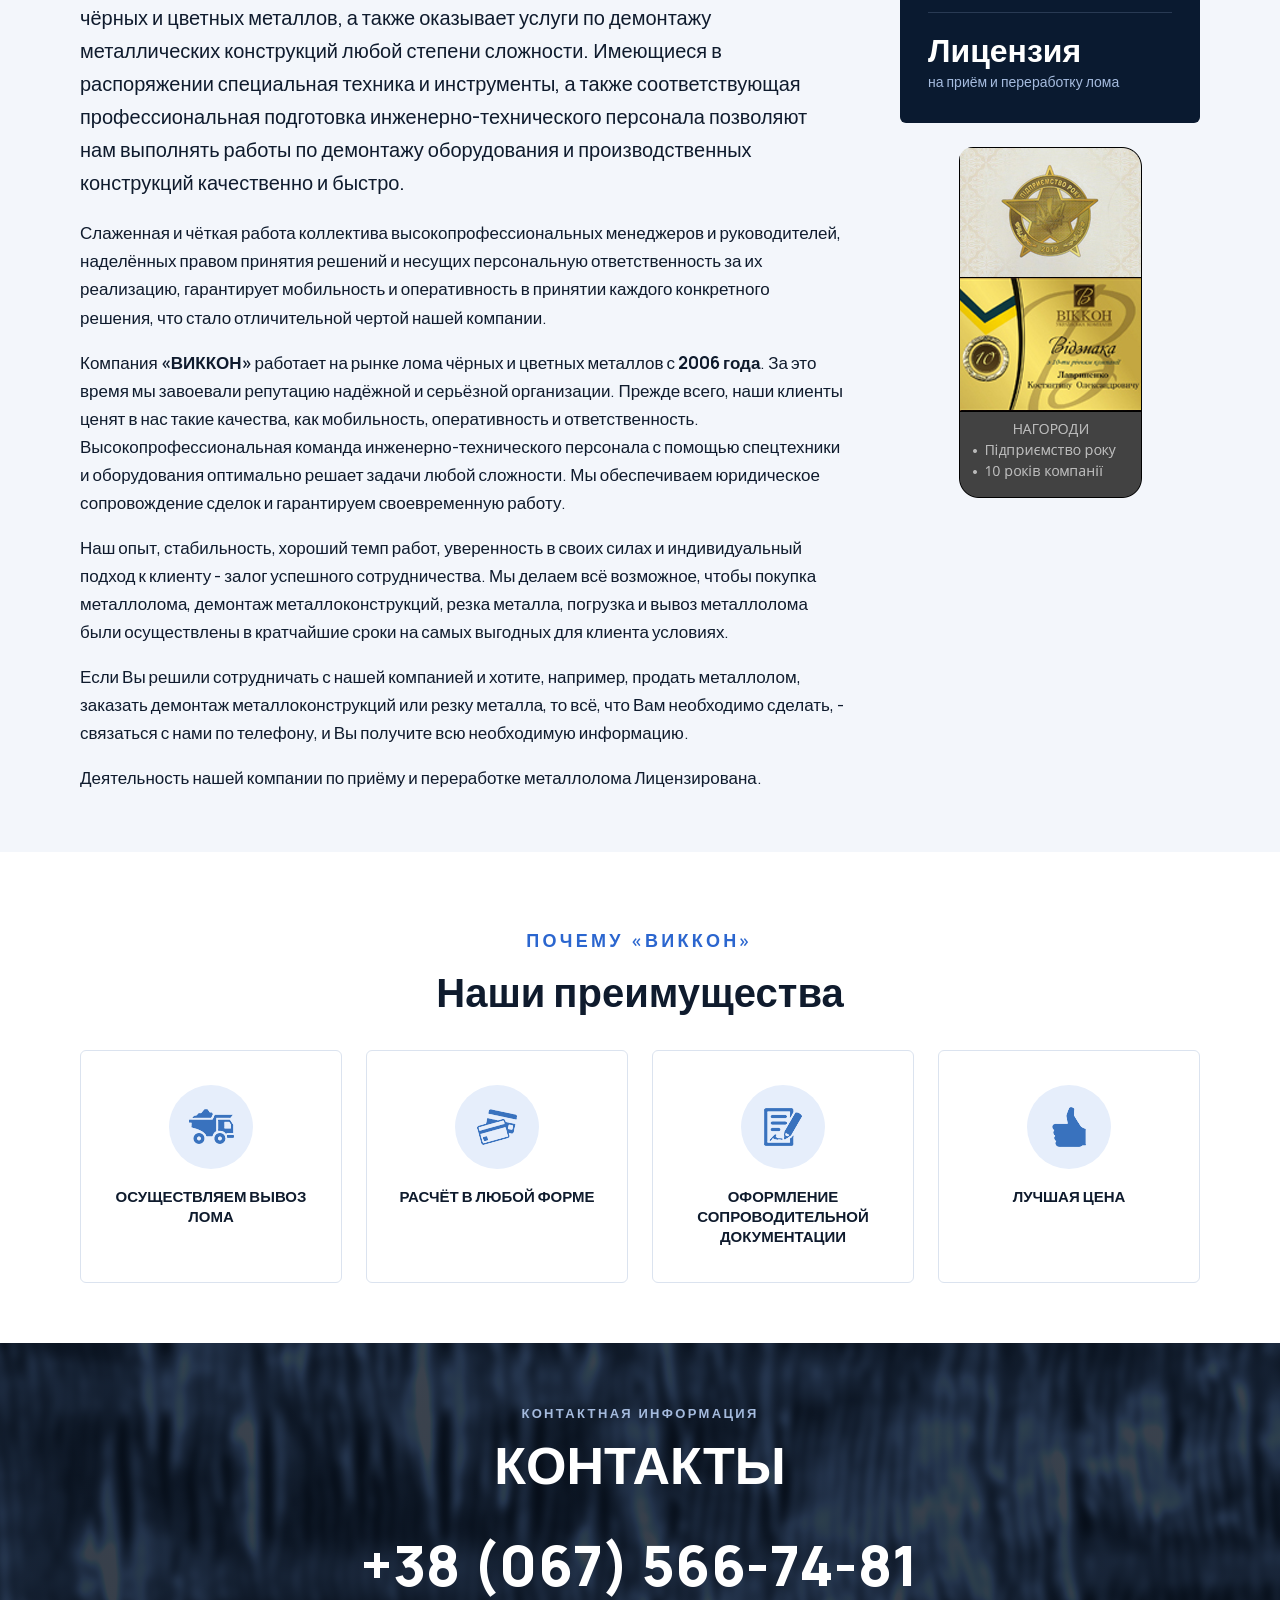
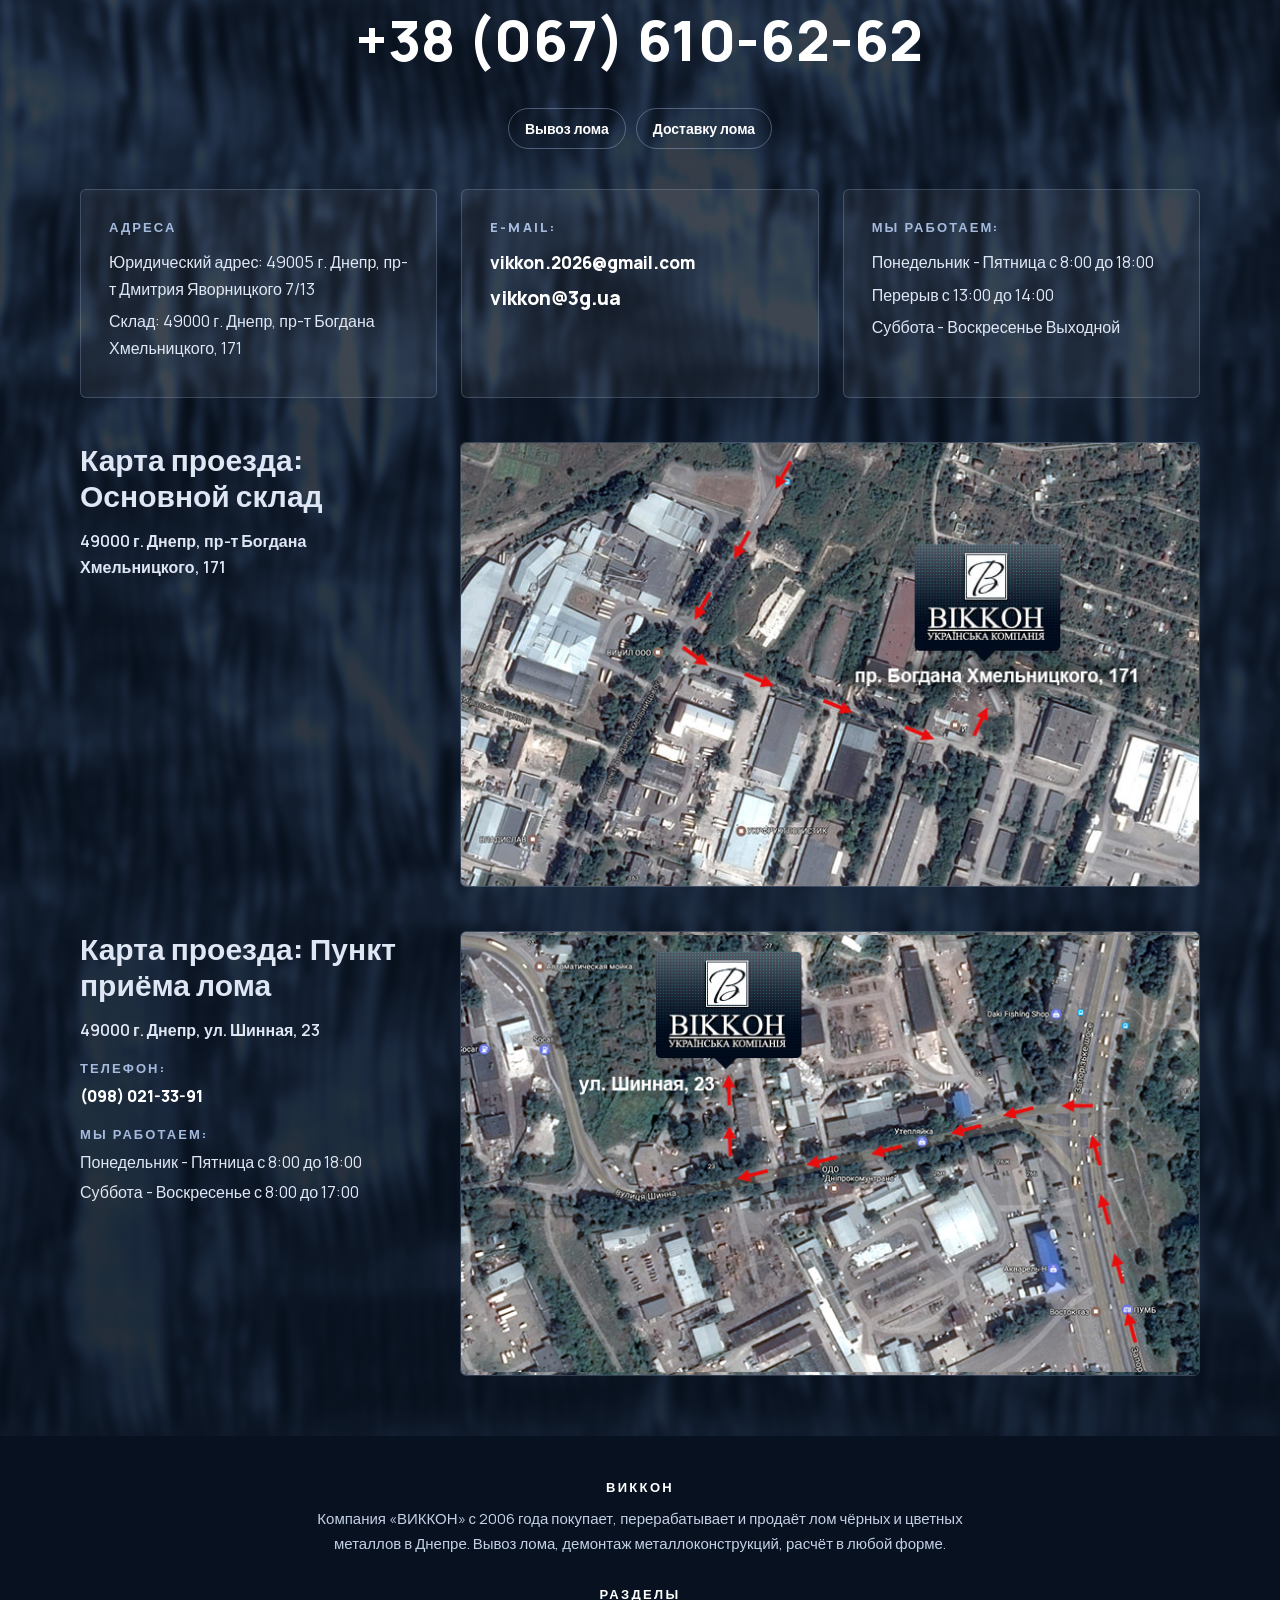
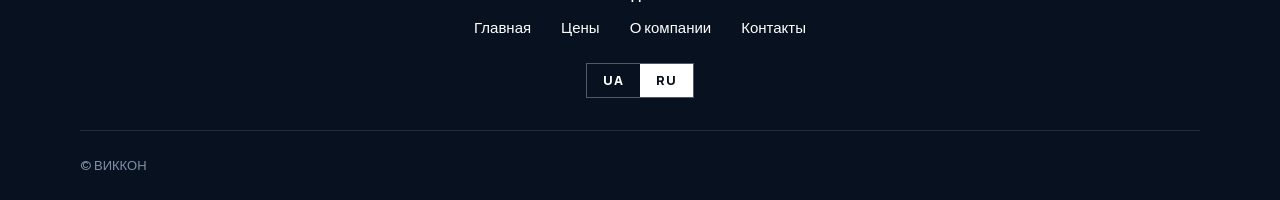
==== commit e662828c: "Новый фон и надёжное подключение фавикона - Фон первого экрана и блока контактов заменён на новое фо" ====
--- a/rus/index.html
+++ b/rus/index.html
@@ -8,7 +8,9 @@
 	<meta name="description" content="Компания «ВИККОН» с 2006 года покупает, перерабатывает и продаёт лом чёрных и цветных металлов в Днепре. Вывоз лома, демонтаж металлоконструкций, расчёт в любой форме.">
 	<link rel="alternate" hreflang="uk" href="../">
 	<link rel="alternate" hreflang="ru" href="./">
-	<link rel="icon" href="../favicon.ico" sizes="16x16 32x32 48x48" type="image/x-icon">
+	<link rel="icon" href="../favicon.ico" sizes="any">
+	<link rel="icon" href="../favicon-32.png" type="image/png" sizes="32x32">
+	<link rel="icon" href="../favicon-192.png" type="image/png" sizes="192x192">
 	<link rel="apple-touch-icon" href="../apple-touch-icon.png">
 	<link rel="preload" href="../assets/fonts/manrope-cyrillic.woff2" as="font" type="font/woff2" crossorigin>
 	<link rel="stylesheet" href="../assets/css/style.css">
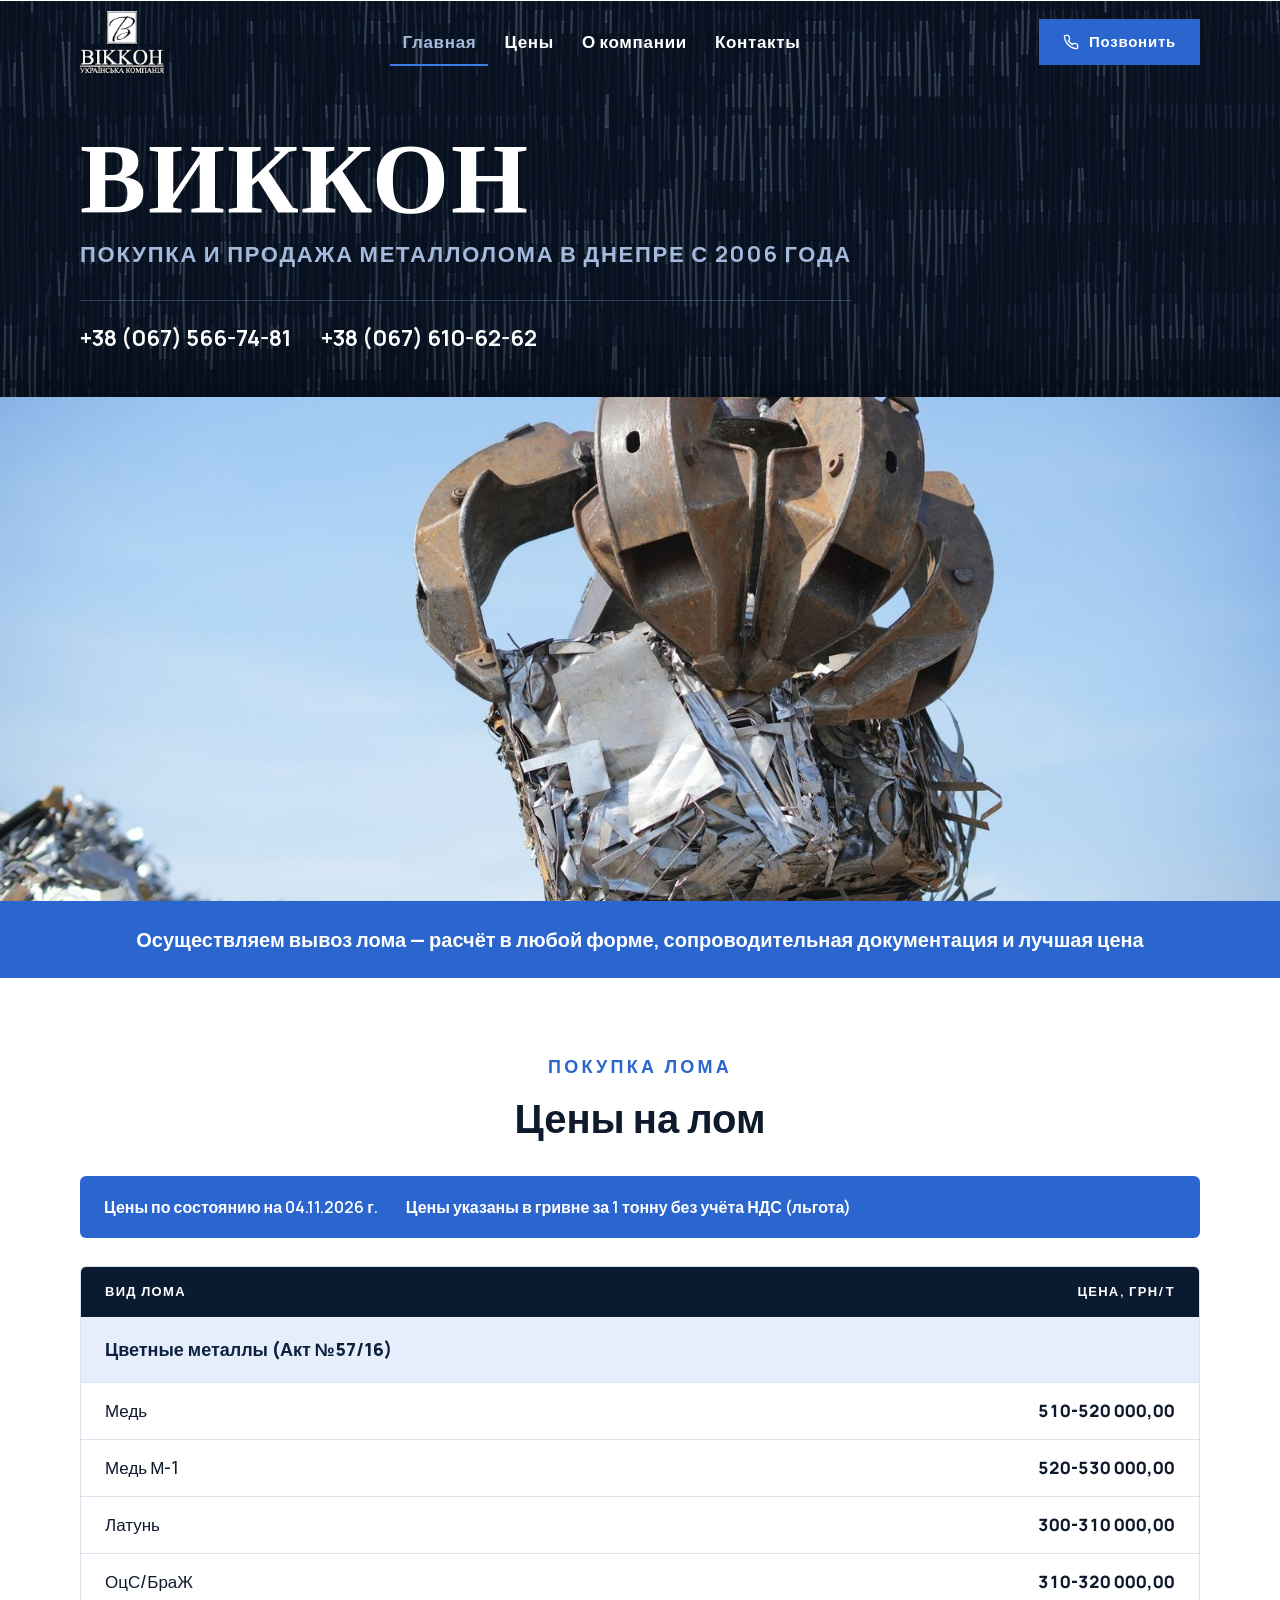
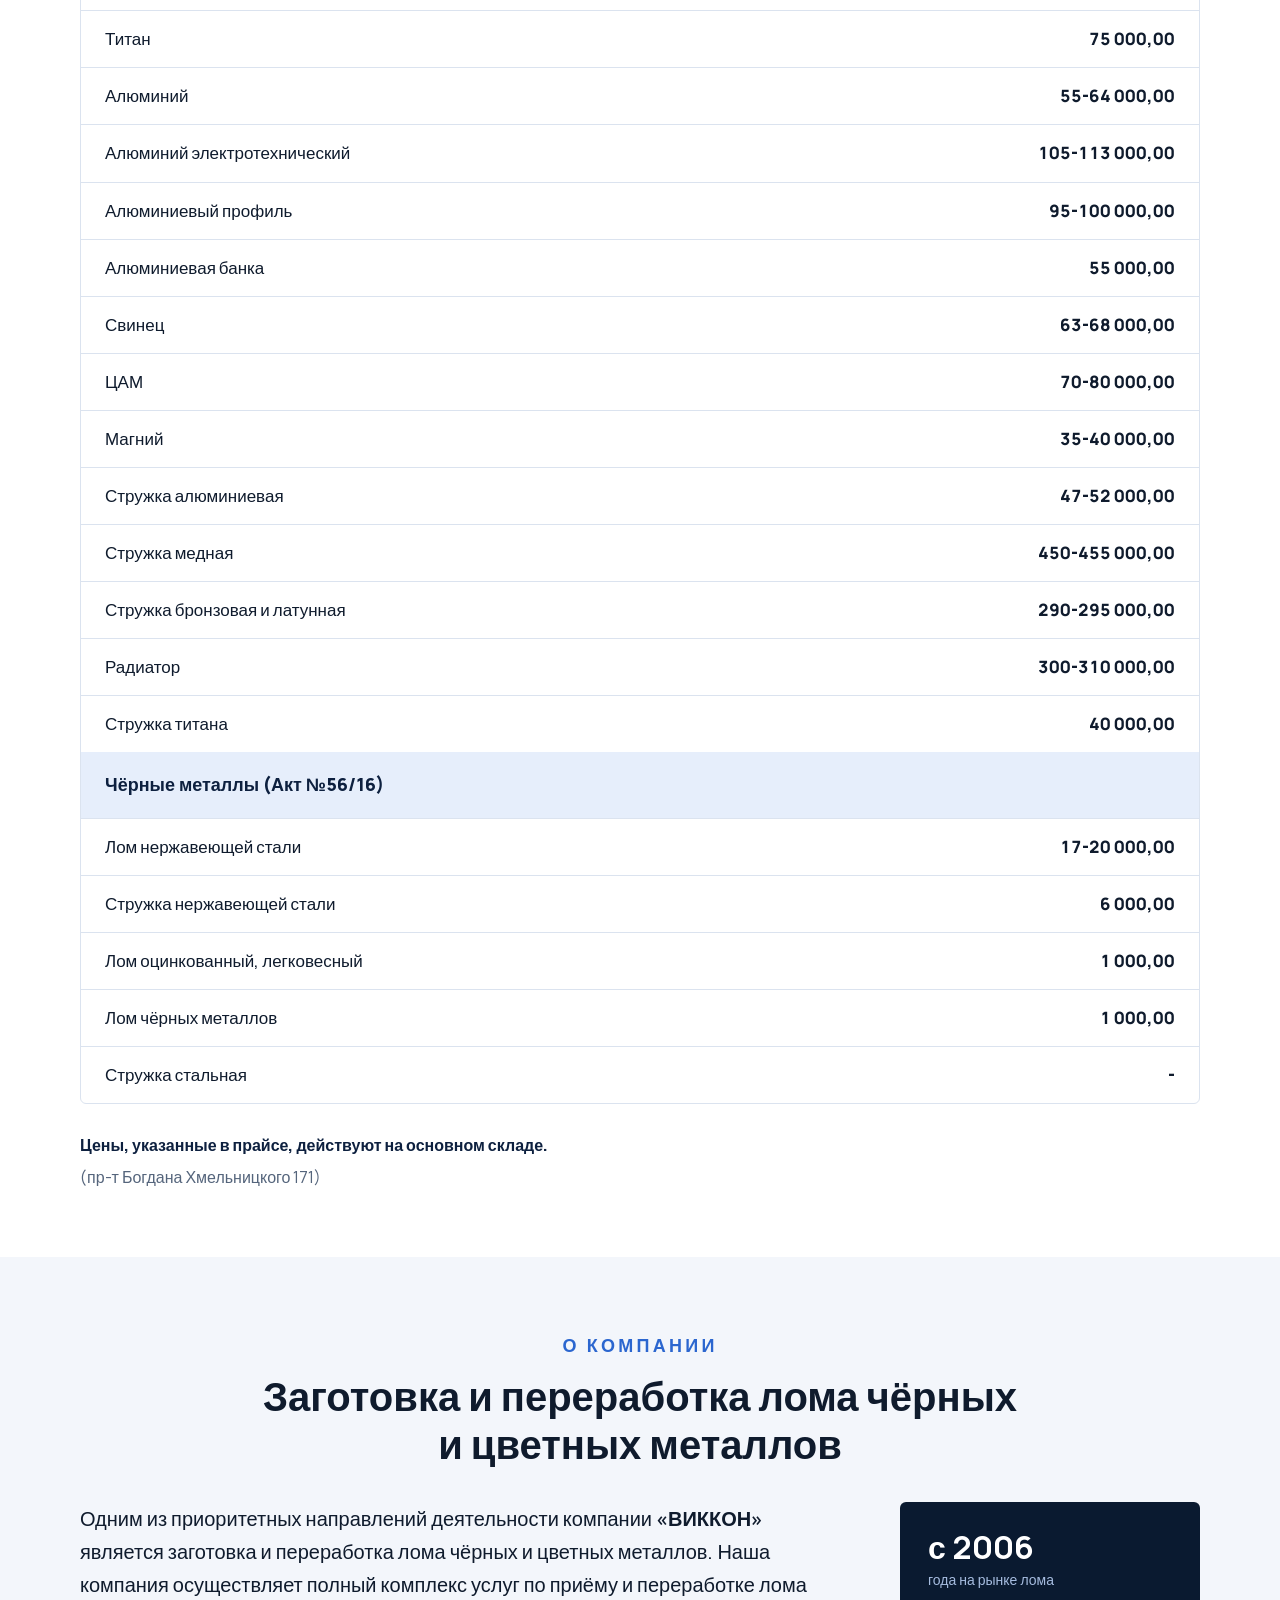
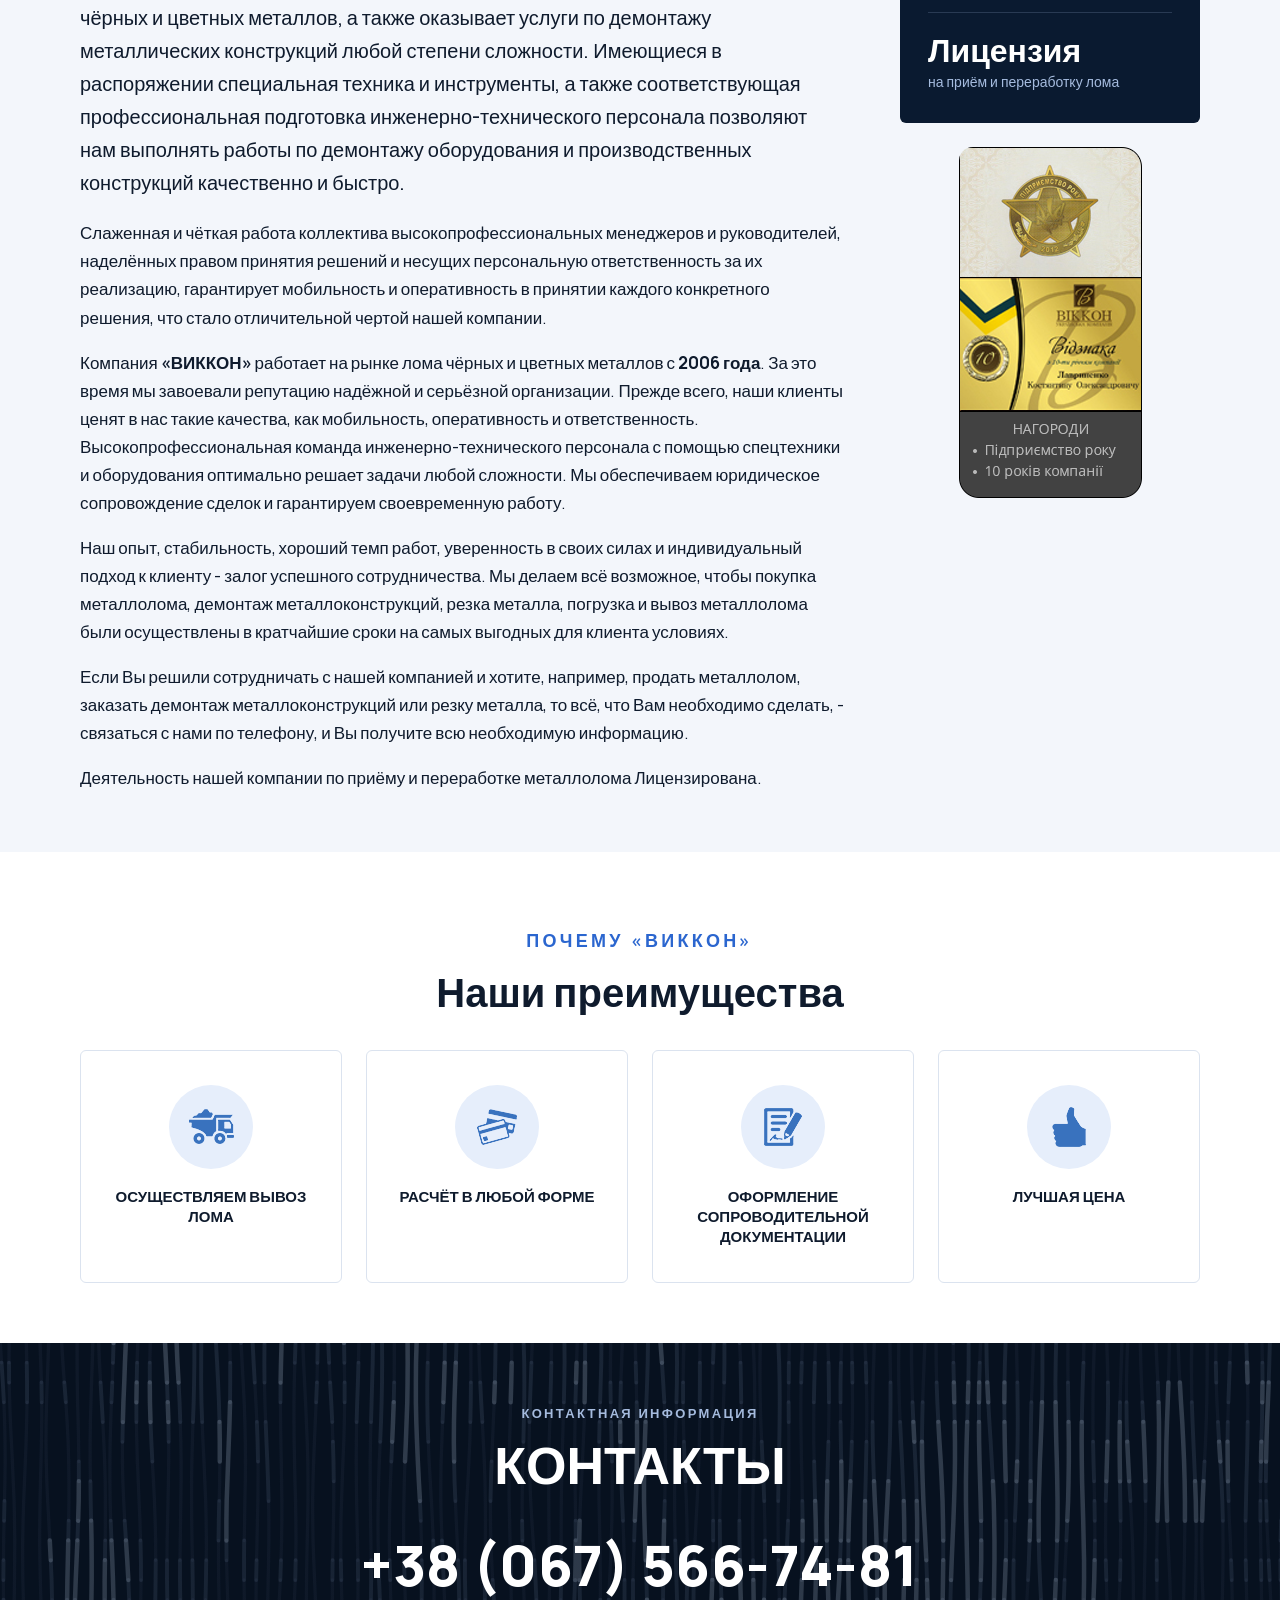
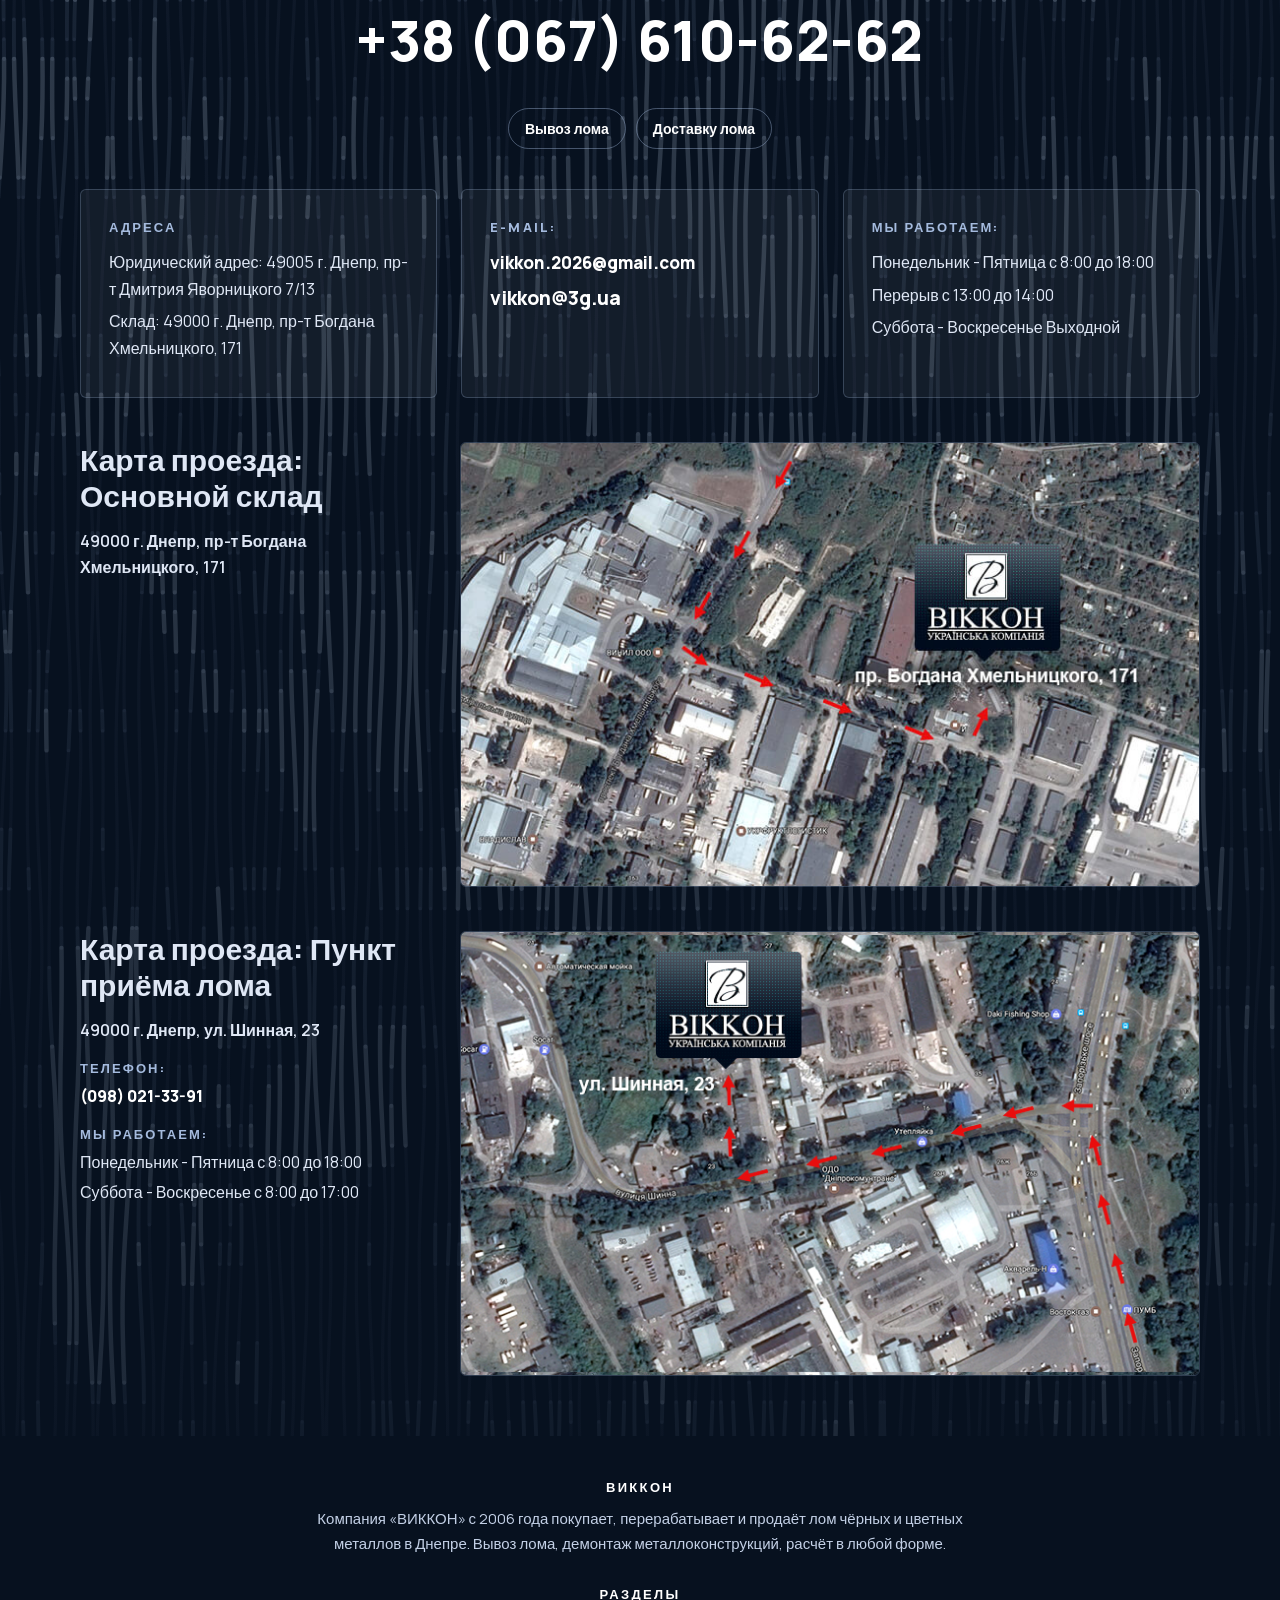
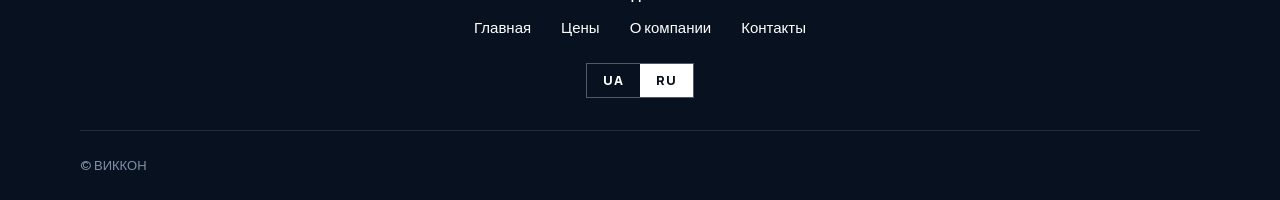
==== commit e1a5dc79: "Название шрифтом Garamond, фон — векторные металлические полосы - «ВІККОН» в первом экране набран Ga" ====
--- a/rus/index.html
+++ b/rus/index.html
@@ -13,6 +13,7 @@
 	<link rel="icon" href="../favicon-192.png" type="image/png" sizes="192x192">
 	<link rel="apple-touch-icon" href="../apple-touch-icon.png">
 	<link rel="preload" href="../assets/fonts/manrope-cyrillic.woff2" as="font" type="font/woff2" crossorigin>
+	<link rel="preload" href="../assets/fonts/eb-garamond-cyrillic.woff2" as="font" type="font/woff2" crossorigin>
 	<link rel="stylesheet" href="../assets/css/style.css">
 	<script>document.documentElement.classList.add('js');</script>
 	<script src="../assets/js/site.js" defer></script>
--- a/assets/css/style.css
+++ b/assets/css/style.css
@@ -38,6 +38,24 @@
 	font-weight: 400 800;
 	font-display: swap;
 	src: url(../fonts/manrope-latin.woff2) format("woff2");
+	unicode-range: U+0000-00FF, U+0131, U+0152-0153, U+02BB-02BC, U+02C6, U+02DA, U+02DC, U+0304, U+0308, U+0329, U+2000-206F, U+20AC, U+2122, U+2191, U+2193, U+2212, U+2215, U+FEFF, U+FFFD;
+}
+
+/* Garamond для названия компании в первом экране (самохостинг EB Garamond) */
+@font-face {
+	font-family: "EB Garamond";
+	font-style: normal;
+	font-weight: 700;
+	font-display: swap;
+	src: url(../fonts/eb-garamond-cyrillic.woff2) format("woff2");
+	unicode-range: U+0301, U+0400-045F, U+0490-0491, U+04B0-04B1, U+2116;
+}
+@font-face {
+	font-family: "EB Garamond";
+	font-style: normal;
+	font-weight: 700;
+	font-display: swap;
+	src: url(../fonts/eb-garamond-latin.woff2) format("woff2");
 	unicode-range: U+0000-00FF, U+0131, U+0152-0153, U+02BB-02BC, U+02C6, U+02DA, U+02DC, U+0304, U+0308, U+0329, U+2000-206F, U+20AC, U+2122, U+2191, U+2193, U+2212, U+2215, U+FEFF, U+FFFD;
 }
 
@@ -200,10 +218,10 @@
 	flex: none;
 }
 
-/* ---------- Металлический паттерн (hero, шапка, блок с телефонами) ---------- */
-
-/* Фото мятого металла: размыто, полупрозрачно и окрашено в синий тон сайта.
-   Сам файл не меняется — всё делается слоями CSS. */
+/* ---------- Металлический фон (первый экран, шапка, блок контактов) ---------- */
+
+/* Не фотография, а векторный рисунок: тёмный фон и более светлые полосы-пластины,
+   снятые как трафарет с фото металла. Фон статичный, при прокрутке не меняется. */
 .metal {
 	position: relative;
 	isolation: isolate;
@@ -214,27 +232,19 @@
 .metal::after {
 	content: "";
 	position: absolute;
-	inset: -14px;
+	inset: 0;
 	pointer-events: none;
 }
 .metal::before {
 	z-index: -2;
-	background: url(../img/theme/metal-pattern.jpg) center / cover no-repeat;
-	/* серое фото → синий тон сайта, лёгкое размытие */
-	filter: blur(4px) grayscale(1) sepia(1) hue-rotate(178deg) saturate(1.7) brightness(0.85);
-	opacity: 0.34;
+	background: var(--navy-950) url(../img/theme/metal-lines.svg) center / cover no-repeat;
 }
 .metal::after {
 	z-index: -1;
-	background: linear-gradient(180deg, rgba(7, 17, 31, 0.25), rgba(7, 17, 31, 0.6));
+	background: linear-gradient(180deg, rgba(7, 17, 31, 0.1), rgba(7, 17, 31, 0.5));
 }
 .metal > .container {
 	position: relative;
-}
-/* В первом экране паттерн гаснет по мере прокрутки (--scroll: 0 → 1 ставит site.js) */
-.hero.metal::before,
-.page-hero.metal::before {
-	opacity: calc(0.34 * (1 - var(--scroll, 0)));
 }
 
 /* ---------- Шапка ---------- */
@@ -395,7 +405,7 @@
 	gap: clamp(6px, 1.4vh, 16px);
 }
 .hero-name {
-	font-family: Georgia, "Times New Roman", serif;
+	font-family: "EB Garamond", Garamond, serif;
 	font-size: clamp(44px, min(9vw, 11vh), 116px);
 	font-weight: 700;
 	letter-spacing: 0.02em;
